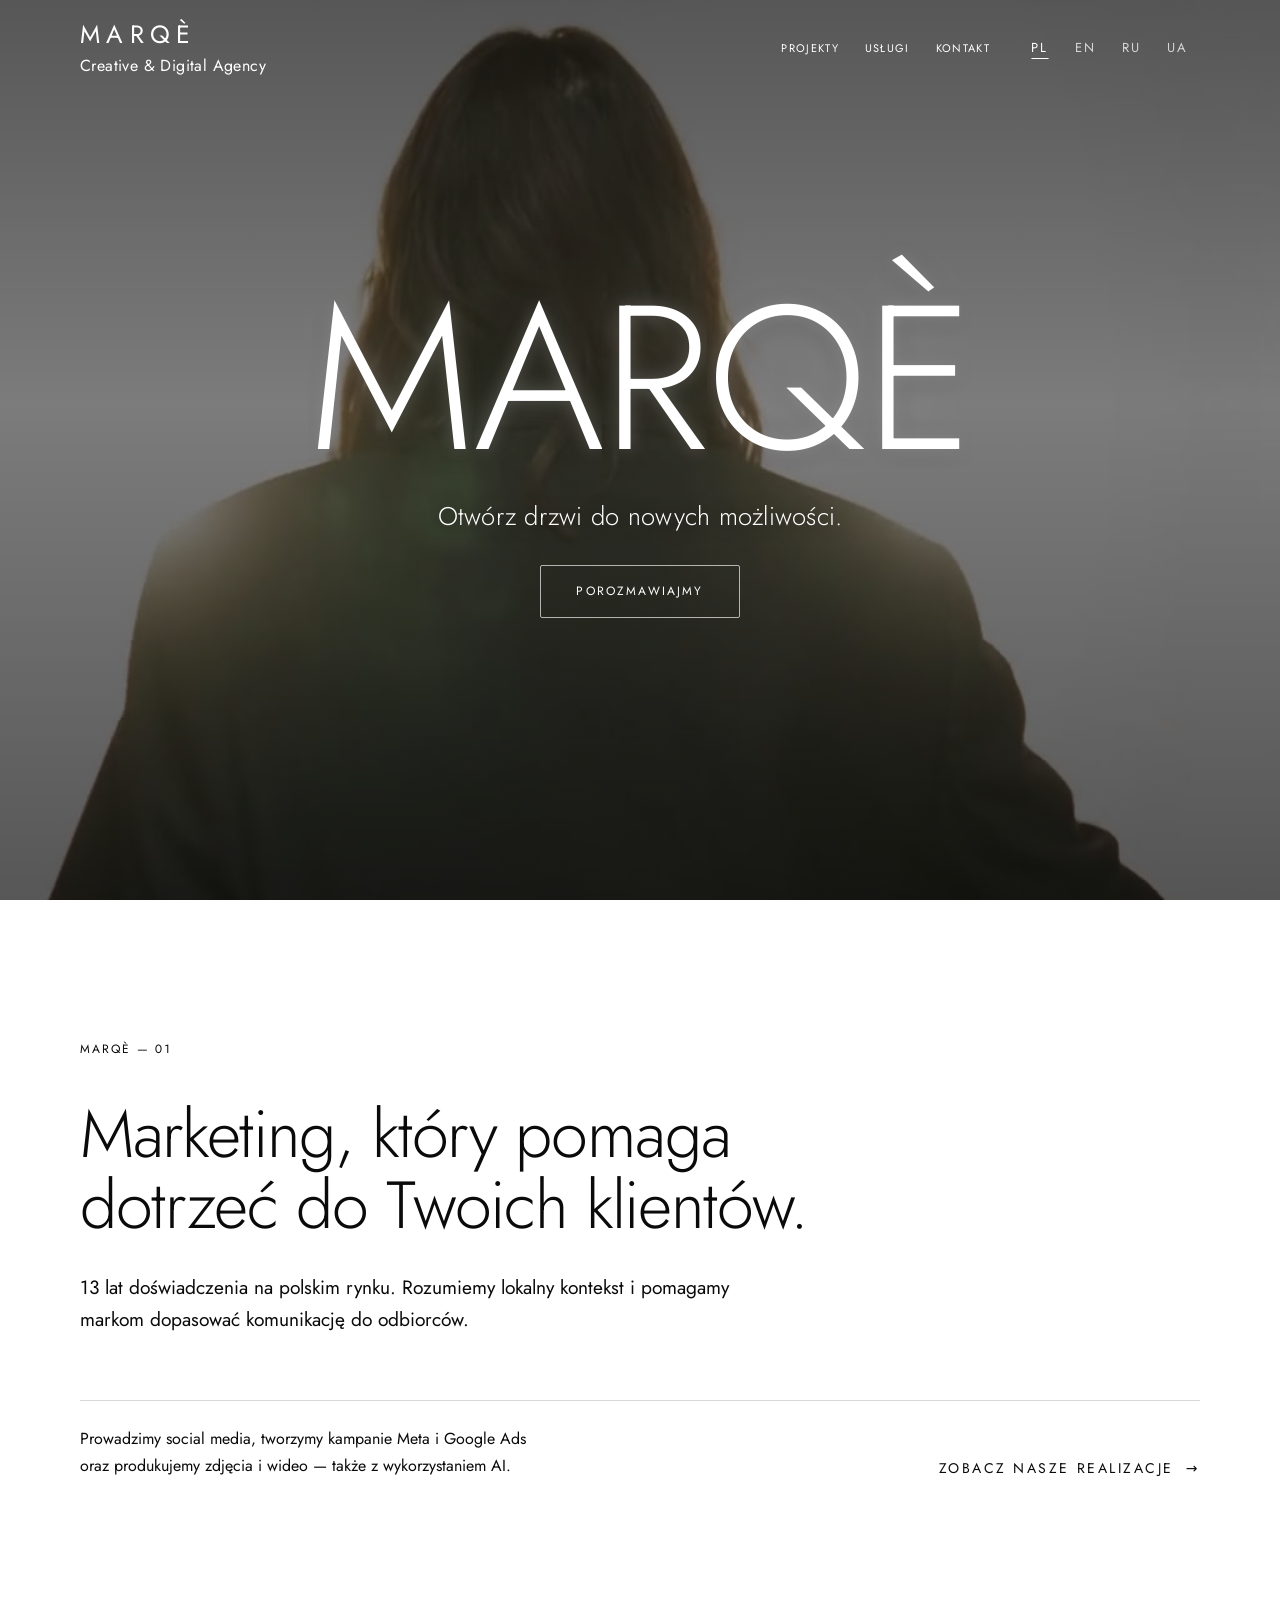
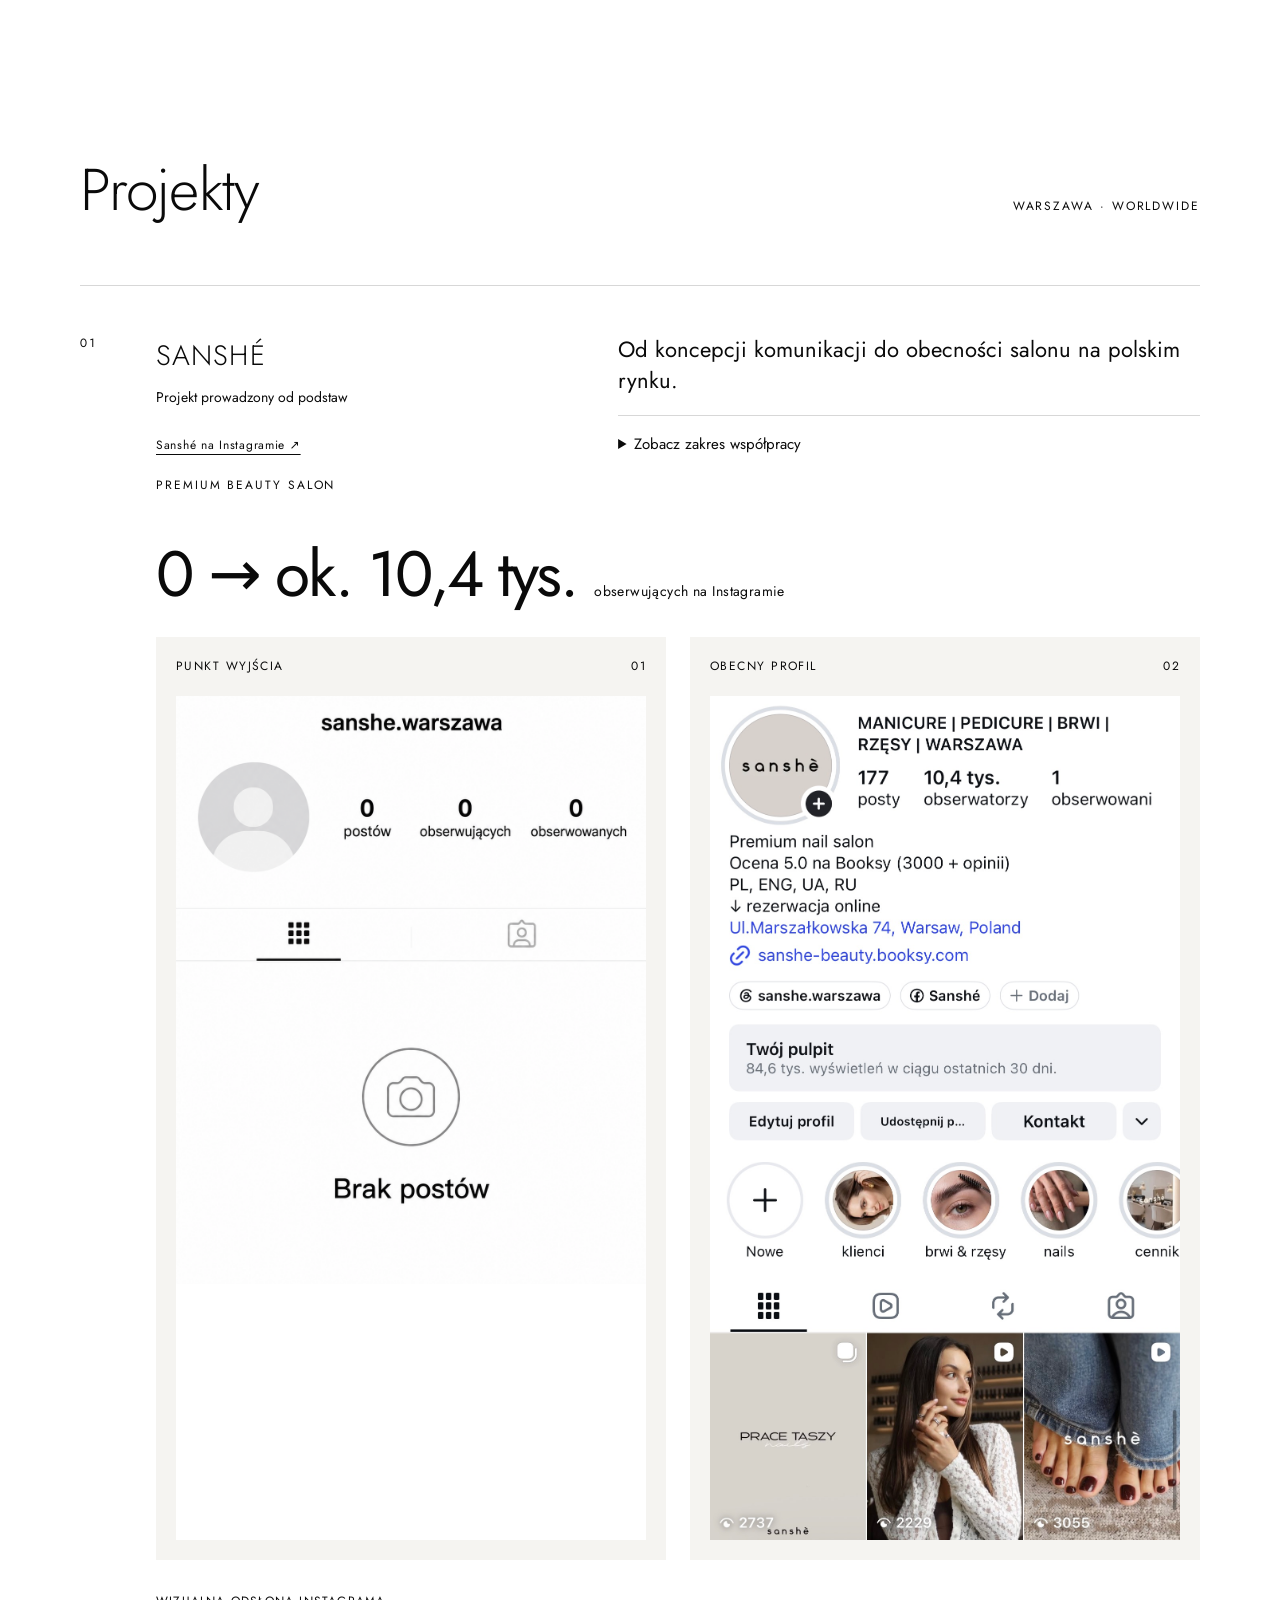
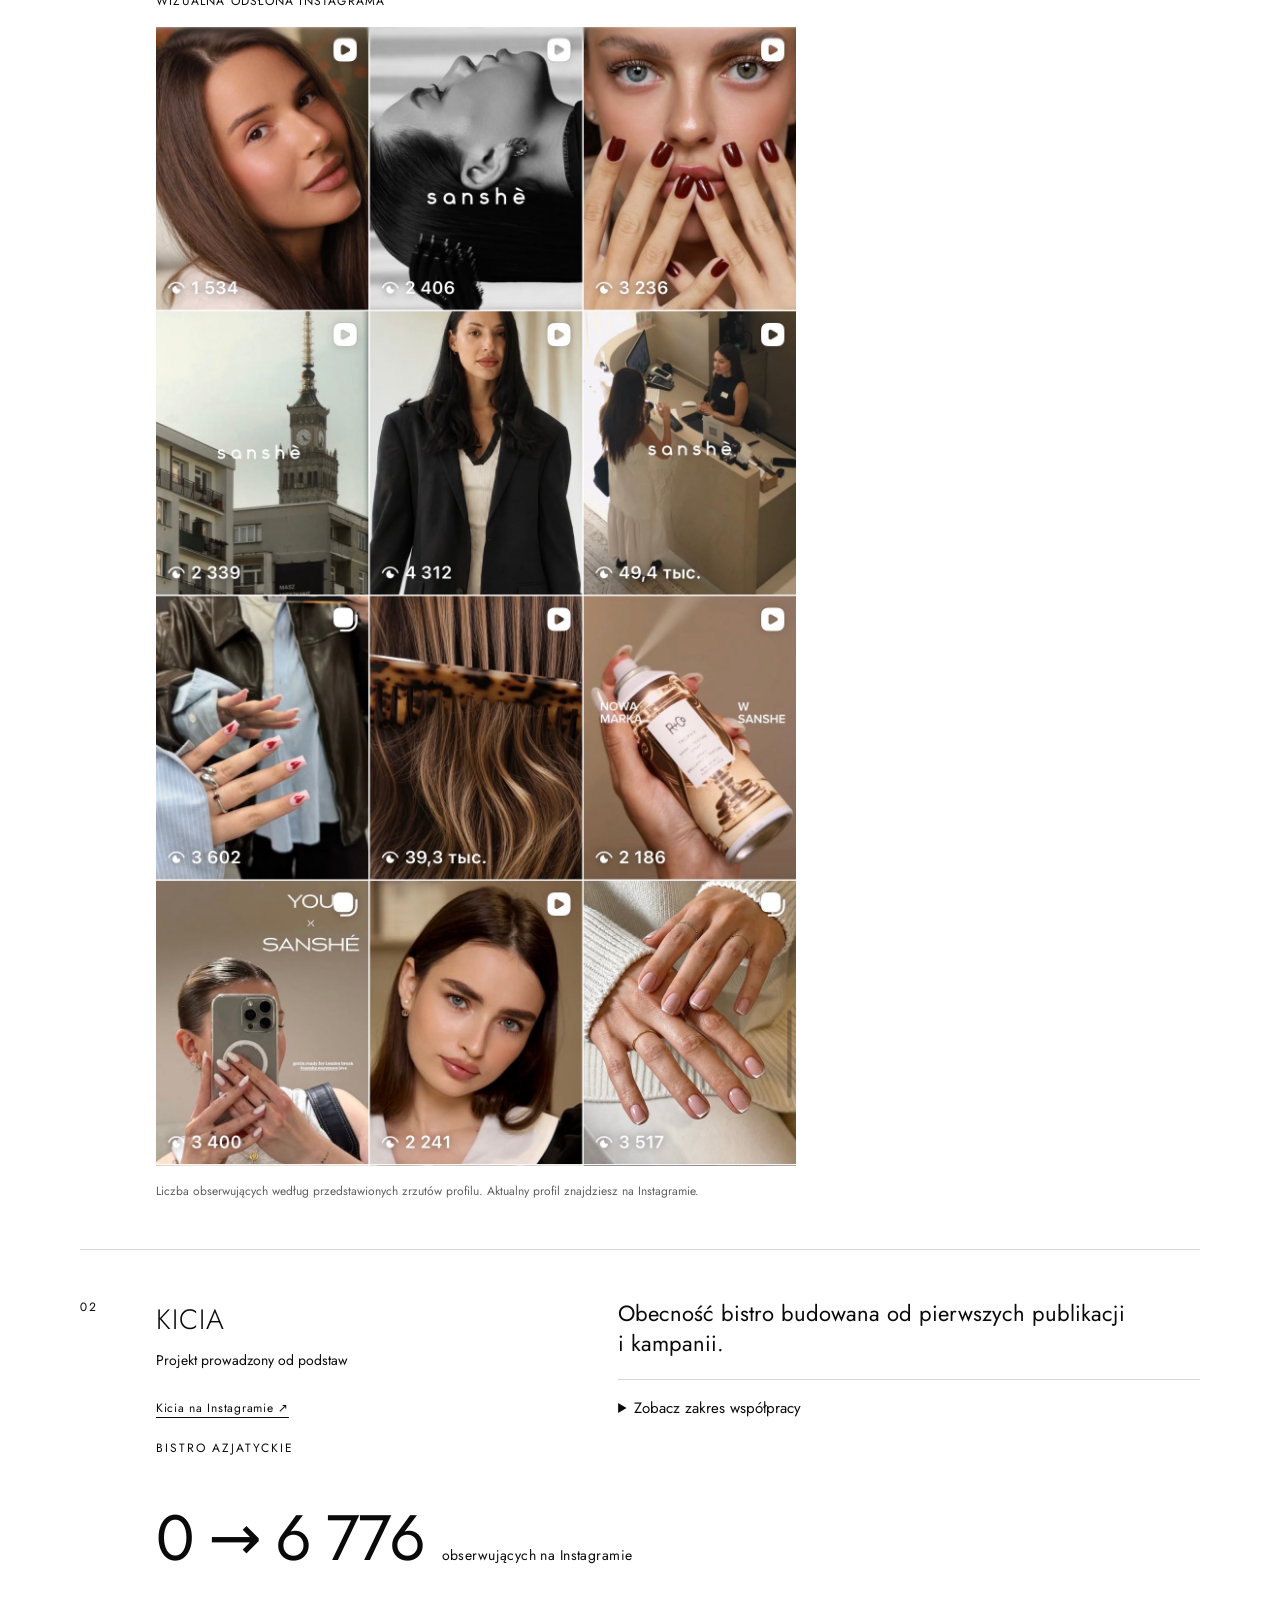
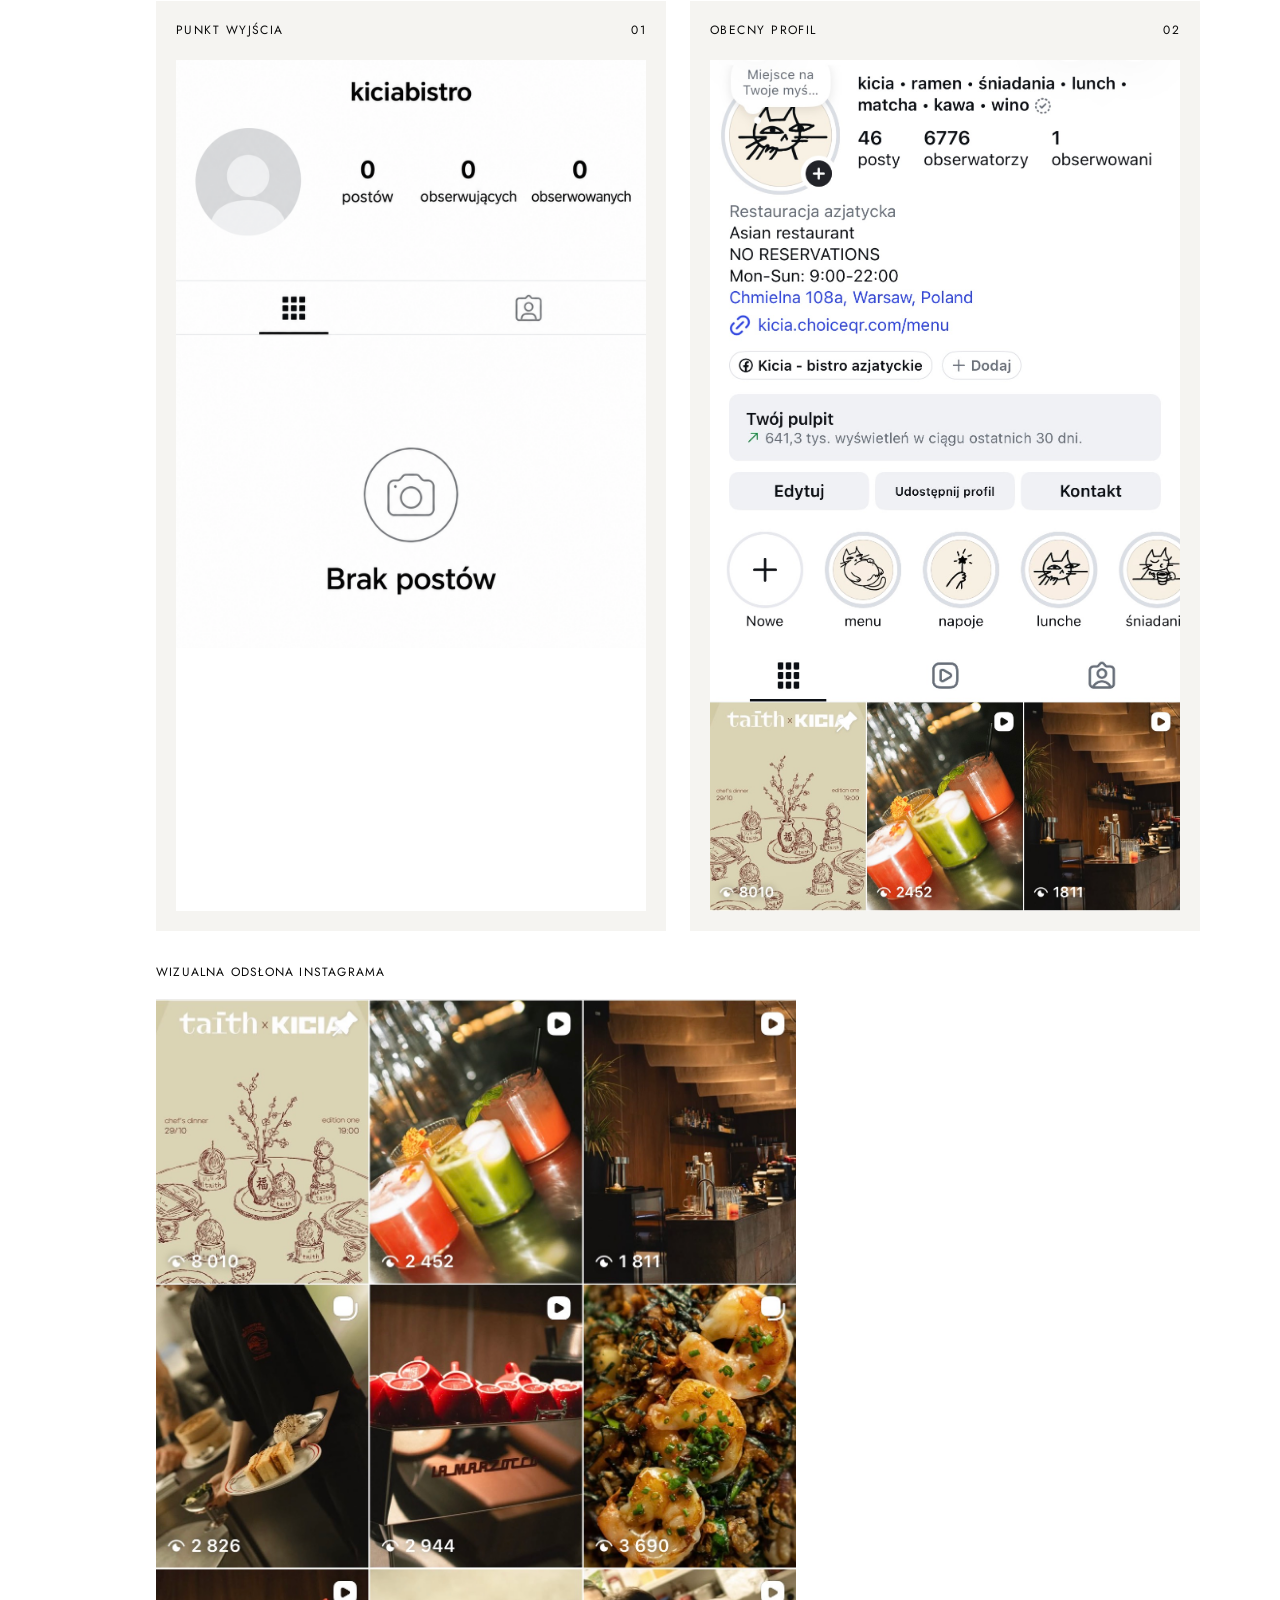
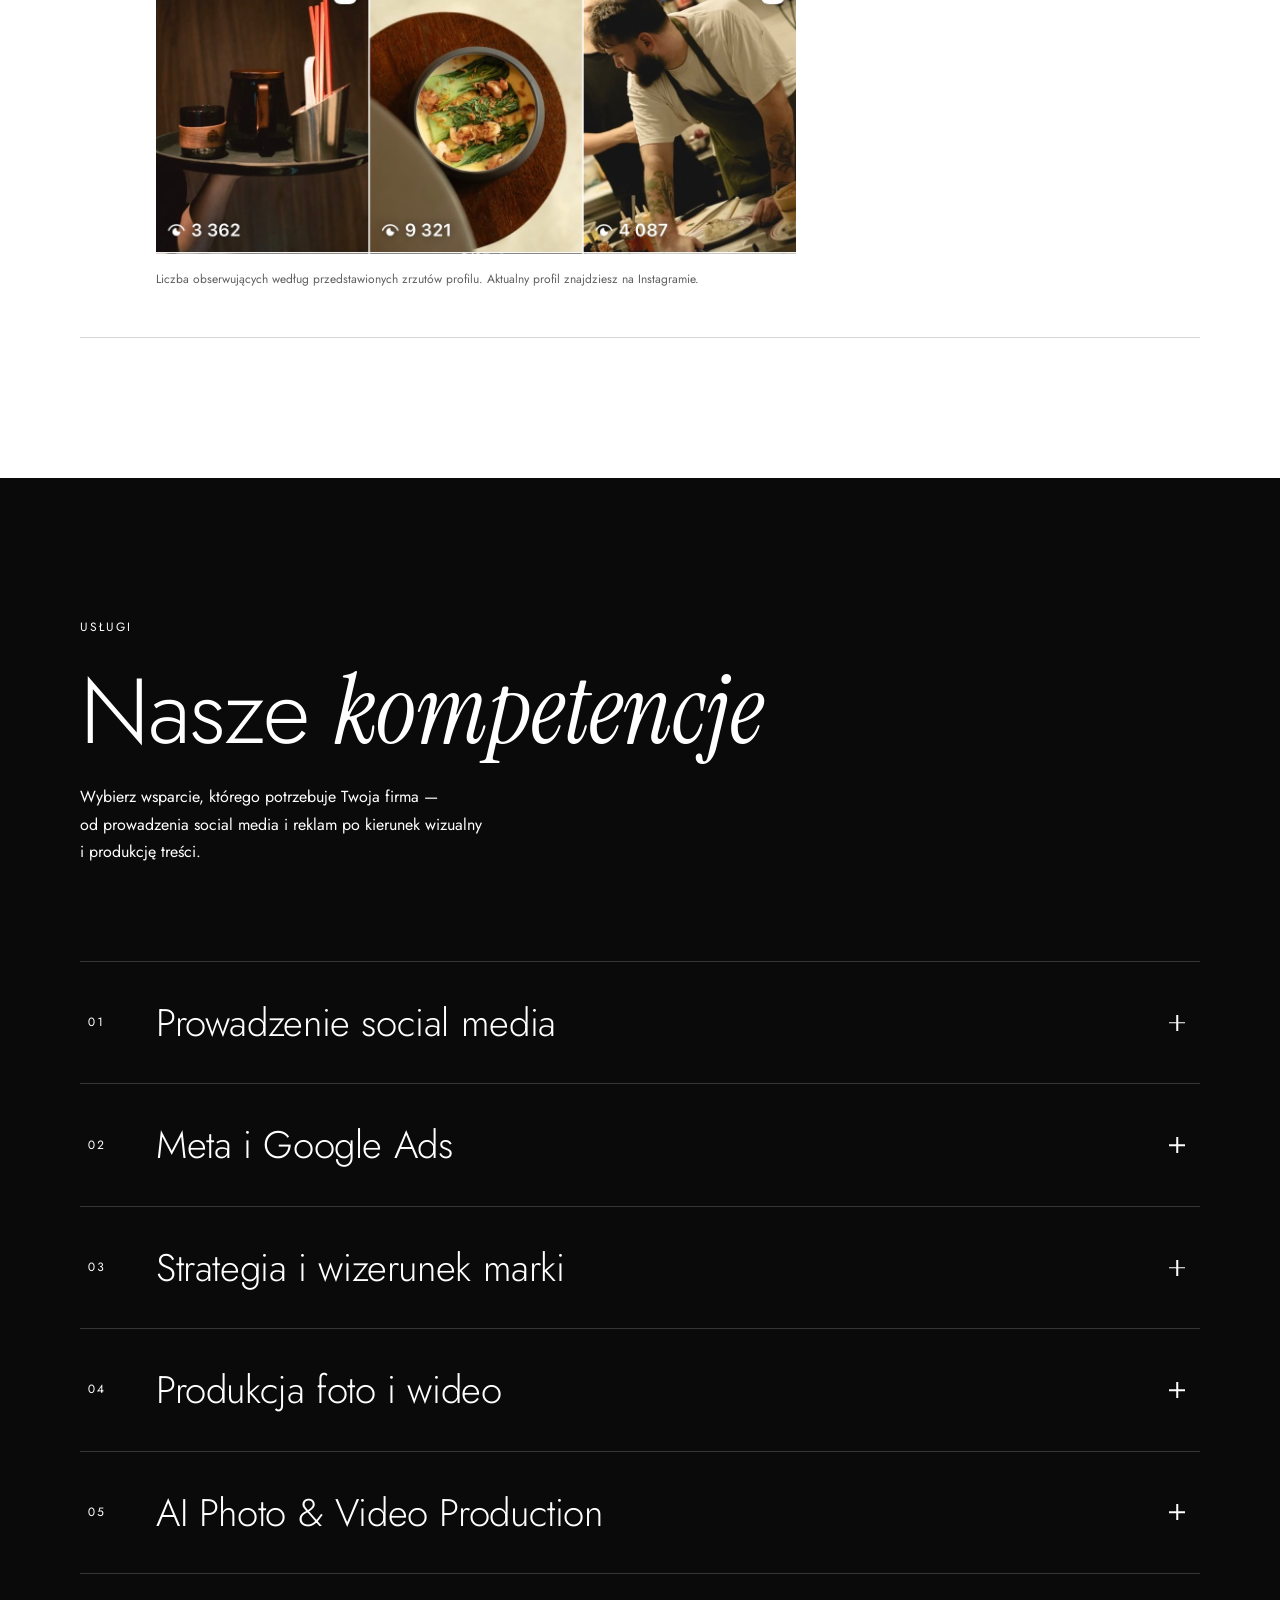
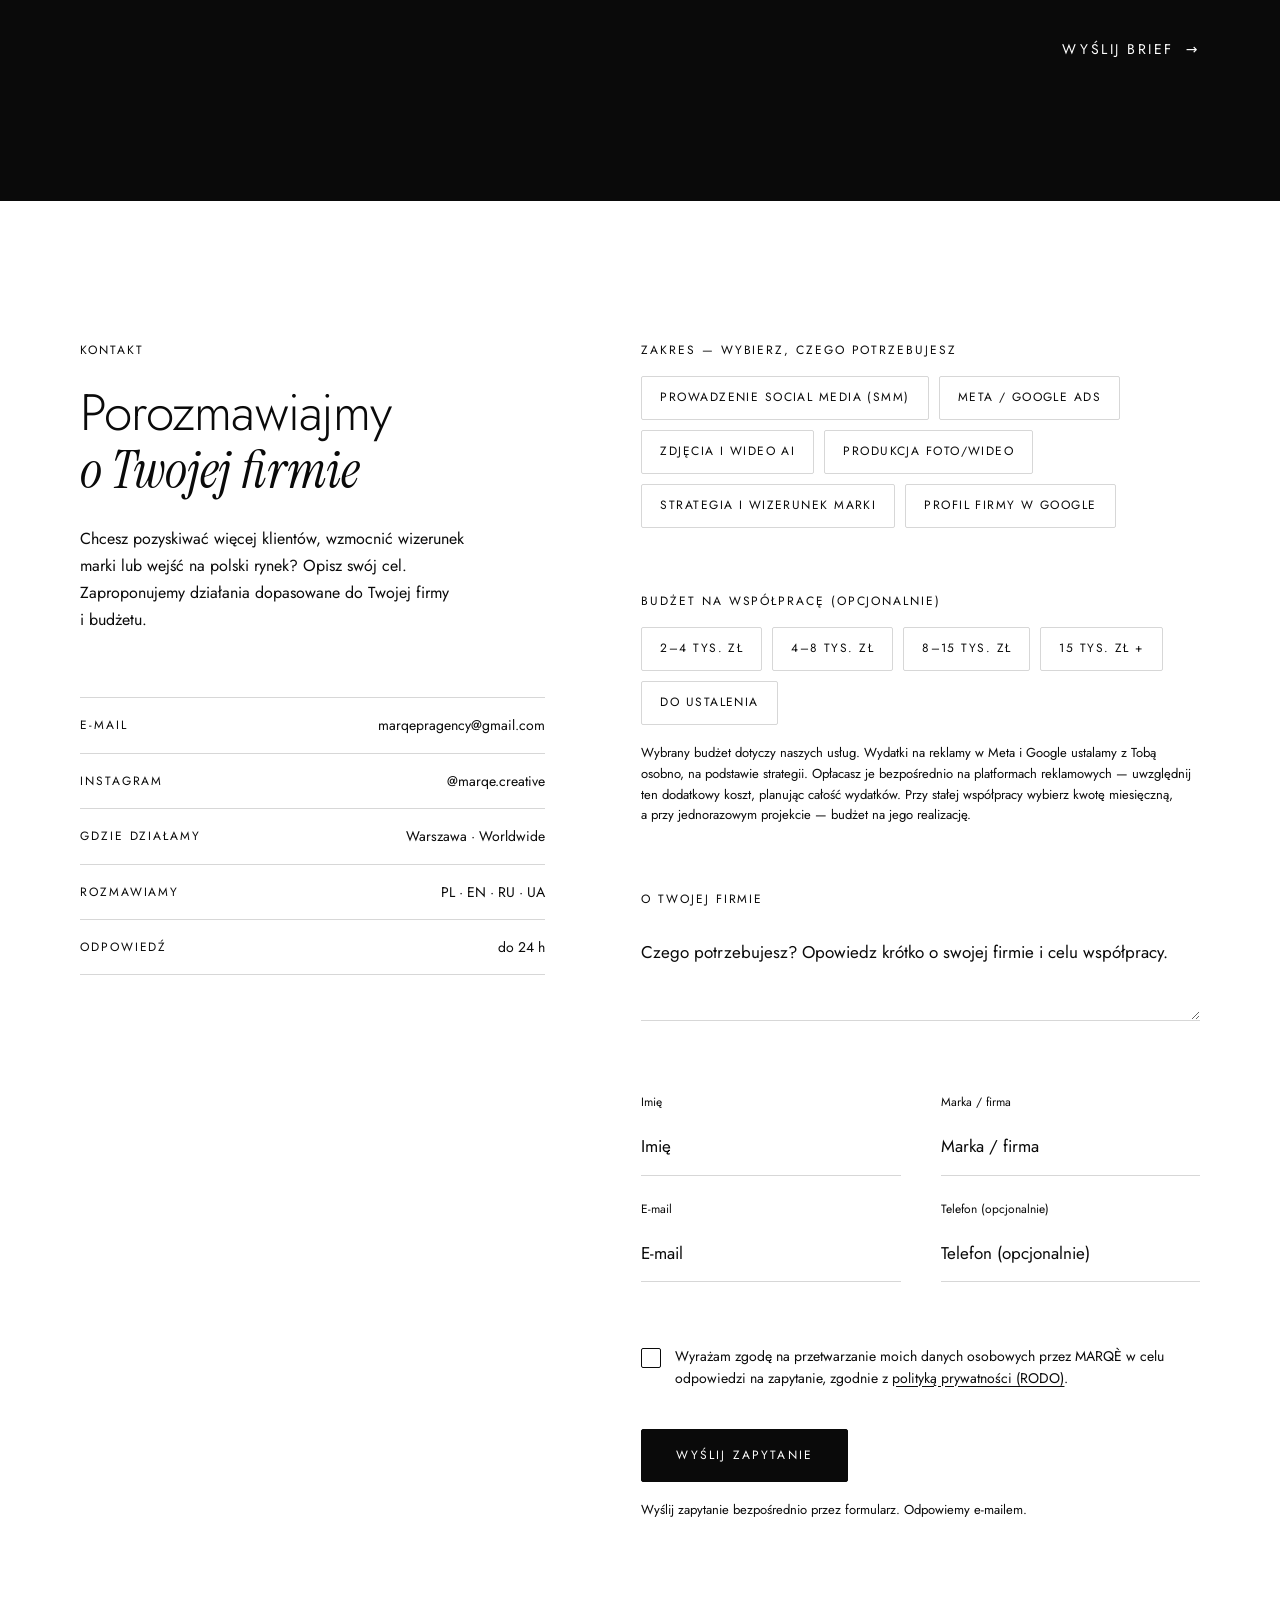
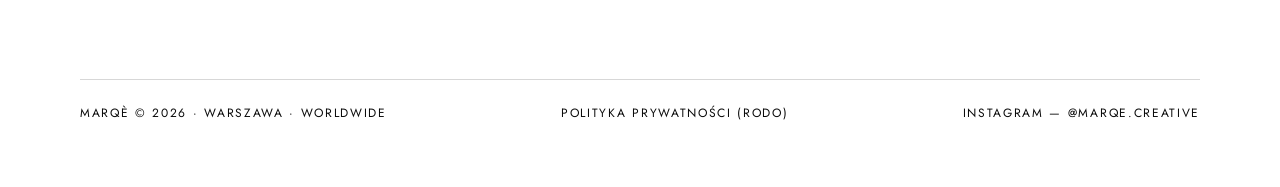
==== index.html @ 3e277f57 "Refresh cached language copy after editorial revision" ====
<!DOCTYPE html>
<html lang="pl">
<head>
<meta charset="UTF-8">
<meta name="viewport" content="width=device-width, initial-scale=1">
<title>MARQÈ — Digital Agency · Warszawa</title>
<meta name="description" content="MARQÈ — Creative &amp; Digital Agency. Warszawa · Worldwide. Social media, Meta i Google Ads, strategia marki oraz produkcja foto i wideo, także z AI.">
<link rel="preconnect" href="https://fonts.googleapis.com">
<link rel="preconnect" href="https://fonts.gstatic.com" crossorigin>
<link href="https://fonts.googleapis.com/css2?family=Jost:wght@300;400;500&family=Instrument+Serif:ital@0;1&display=swap" rel="stylesheet">
<style>
:root{
  --black:#0A0A0A;
  --white:#FFFFFF;
  --grey:#0A0A0A;
  --grey-inv:#FFFFFF;
  --line:rgba(10,10,10,.16);
  --line-inv:rgba(255,255,255,.18);
  --pad:120px;
  --s2:16px; --s3:24px; --s4:40px; --s5:64px; --s6:96px; --s7:140px;
  --fs-h1:16vw;
  --fs-h2:clamp(38px,4.6vw,64px);
  --fs-body:17px;
  --r:2px;
  --ease:cubic-bezier(.22,1,.36,1);
  --serif:'Instrument Serif',Georgia,serif;
}
*{margin:0;padding:0;box-sizing:border-box}
html{scroll-behavior:auto}
@media(pointer:coarse){html{scroll-behavior:smooth}}
body{
  font-family:'Jost',system-ui,sans-serif;
  font-weight:400;
  background:var(--white);
  color:var(--black);
  font-size:var(--fs-body);
  line-height:1.6;
  -webkit-font-smoothing:antialiased;
}
a{color:inherit;text-decoration:none}
button{font:inherit;background:none;border:0;cursor:pointer;color:inherit}
::selection{background:var(--black);color:var(--white)}
:focus-visible{outline:2px solid currentColor;outline-offset:3px}
.micro{font-size:12px;letter-spacing:.16em;text-transform:uppercase;font-weight:400}
em.sx{font-family:var(--serif);font-style:italic;font-weight:400;letter-spacing:0;text-transform:none}

/* ---------- preloader ---------- */
.loader{position:fixed;inset:0;background:var(--black);color:var(--white);z-index:300;display:none;align-items:flex-end;justify-content:space-between;padding:40px 48px;transition:clip-path .9s var(--ease)}
html.js .loader{display:flex}
.loader.done{clip-path:inset(0 0 100% 0)}
.loader .lw{font-weight:400;letter-spacing:.28em;font-size:13px;text-transform:uppercase}
.loader .count{font-size:clamp(60px,9vw,120px);font-weight:300;line-height:1;font-variant-numeric:tabular-nums}

/* ---------- nav ---------- */
.nav{position:fixed;top:0;left:0;right:0;z-index:120;display:flex;justify-content:space-between;align-items:center;padding:26px var(--pad);mix-blend-mode:difference;color:#fff}
.nav .logo{font-weight:500;letter-spacing:.3em;font-size:15px}
.nav .right{display:flex;align-items:center;gap:var(--s4)}
.nav ul{display:flex;gap:var(--s4);list-style:none}
.nav a,.nav .lng button{font-size:13px;letter-spacing:.16em;text-transform:uppercase;font-weight:400;position:relative}
.nav ul a::after{content:"";position:absolute;left:0;bottom:-4px;width:100%;height:1px;background:#fff;transform:scaleX(0);transform-origin:right;transition:transform .5s var(--ease)}
.nav ul a:hover::after{transform:scaleX(1);transform-origin:left}
.nav .lng{display:flex;gap:10px;align-items:center}
.nav .lng button{opacity:.55;text-decoration:none;transition:opacity .3s}
.nav .lng button.on{opacity:1}
.nav .lng .sep{opacity:.35}
.burger{display:none;width:40px;height:40px;position:relative;z-index:130}
.burger span{position:absolute;left:8px;right:8px;height:1.5px;background:#fff;transition:transform .45s var(--ease),top .45s var(--ease),opacity .3s}
.burger span:nth-child(1){top:15px}
.burger span:nth-child(2){top:24px}
html.menu-open .burger span:nth-child(1){top:19.5px;transform:rotate(45deg)}
html.menu-open .burger span:nth-child(2){top:19.5px;transform:rotate(-45deg)}
.m-menu{position:fixed;inset:0;background:var(--black);color:var(--white);z-index:110;display:flex;flex-direction:column;justify-content:center;padding:0 var(--pad);opacity:0;pointer-events:none;transition:opacity .45s var(--ease)}
html.menu-open .m-menu{opacity:1;pointer-events:auto}
.m-menu a{font-size:clamp(34px,9vw,54px);font-weight:300;text-transform:uppercase;letter-spacing:.02em;padding:14px 0;border-bottom:1px solid var(--line-inv);opacity:0;transform:translateY(22px);transition:opacity .5s var(--ease),transform .5s var(--ease)}
html.menu-open .m-menu a{opacity:1;transform:none}
.m-menu .m-lng{margin-top:var(--s4);display:flex;gap:16px}
.m-menu .m-lng button{font-size:14px;letter-spacing:.2em;text-transform:uppercase;opacity:.55}
.m-menu .m-lng button.on{opacity:1}

/* ---------- buttons: print rectangle + dual-label ---------- */
.btn{display:inline-block;padding:16px 34px;border:1px solid var(--black);border-radius:var(--r);font-size:12px;letter-spacing:.18em;text-transform:uppercase;font-weight:400;transition:background .5s var(--ease),color .5s var(--ease),border-color .5s var(--ease)}
.btn .tx{display:block;position:relative;overflow:hidden}
.btn .l{display:block;transition:transform .55s var(--ease)}
.btn .l2{position:absolute;top:100%;left:0;width:100%;text-align:center}
.btn:hover .l{transform:translateY(-100%)}
.btn.solid{background:var(--black);color:var(--white)}
.btn.solid:hover{background:transparent;color:var(--black)}
.btn.ghost:hover{background:var(--black);color:var(--white)}
/* inline arrow link */
.linkline{display:inline-flex;align-items:baseline;gap:12px;font-size:14px;letter-spacing:.18em;text-transform:uppercase;font-weight:400;position:relative}
.linkline::after{content:"";position:absolute;left:0;bottom:-5px;height:1px;width:100%;background:currentColor;transform:scaleX(0);transform-origin:left;transition:transform .55s var(--ease)}
.linkline:hover::after{transform:scaleX(1)}
.linkline .ar{transition:transform .45s var(--ease)}
.linkline:hover .ar{transform:translateX(8px)}

/* ============ HERO — scroll-scrub ============ */
#scroll-container{position:relative;height:calc(var(--vh,100vh)*3)}
.hero{position:sticky;top:0;height:var(--vh,100vh);overflow:hidden;background:var(--black);color:var(--white);z-index:1}
.hero::after{content:"";position:absolute;inset:0;background:linear-gradient(to bottom,rgba(0,0,0,.12) 0%,rgba(0,0,0,0) 40%,rgba(0,0,0,.55) 100%);pointer-events:none;z-index:1}
.hero-media{position:absolute;inset:0}
.hero-media video,.hero-media img{position:absolute;inset:0;width:100%;height:100%;object-fit:cover;display:block}
.hero-inner{position:relative;z-index:2;height:100%;display:flex;flex-direction:column;align-items:center;justify-content:center;text-align:center;padding:0 var(--pad);will-change:transform,opacity}
.hero h1{font-size:var(--fs-h1);font-weight:300;line-height:.94;letter-spacing:-.01em;text-transform:uppercase;display:flex;justify-content:center;user-select:none;text-shadow:0 2px 30px rgba(0,0,0,.45)}
.hero h1 .chm{display:inline-block;overflow:hidden;padding-top:.22em;margin-top:-.22em}
.hero h1 .ch{display:inline-block;transform:translateY(-118%);opacity:0;filter:blur(5px);transition:transform .9s cubic-bezier(.16,1,.3,1),opacity .55s ease,filter .7s ease}
html:not(.js) .hero h1 .ch{transform:none;opacity:1;filter:none}
.hero.in h1 .ch{transform:translateY(0);opacity:1;filter:blur(0)}
.hero .meta{margin-top:var(--s3);display:flex;flex-direction:column;gap:6px;letter-spacing:.3em;font-size:13px;text-transform:uppercase;color:#fff;text-shadow:0 1px 16px rgba(0,0,0,.5)}
.hero .cta{margin-top:var(--s4)}
.hero .cta .btn{border-color:rgba(255,255,255,.65);background:transparent;color:var(--white)}
.hero .cta .btn:hover,.hero .cta .btn:focus-visible,.hero .cta .btn:active{background:transparent;color:var(--white);border-color:#fff}
.scroll-cue{position:absolute;left:50%;bottom:52px;transform:translateX(-50%);width:1px;height:44px;overflow:hidden;z-index:2}
.scroll-cue::before{content:"";position:absolute;left:0;top:-100%;width:1px;height:100%;background:rgba(255,255,255,.7);animation:cue 1.8s var(--ease) infinite}
@keyframes cue{to{top:100%}}
#hero-overlay{position:absolute;inset:0;z-index:3;display:flex;flex-direction:column;align-items:center;justify-content:center;text-align:center;padding:0 var(--pad);opacity:0;pointer-events:none;will-change:transform,opacity}
#hero-overlay .o-label{font-size:12px;letter-spacing:.28em;text-transform:uppercase;color:#fff;margin-bottom:var(--s3)}
#hero-overlay .o-title{font-size:clamp(34px,5.4vw,82px);font-weight:300;line-height:1.12;letter-spacing:-.01em;text-shadow:0 2px 30px rgba(0,0,0,.5)}
#hero-overlay .o-title em.sx{font-size:1.04em}

/* section 2 — manifest, asymmetric */
#section-2{position:sticky;top:0;height:var(--vh,100vh);z-index:20;will-change:transform;background:var(--white);color:var(--black);border-radius:24px 24px 0 0;box-shadow:0 -32px 80px rgba(0,0,0,.35);overflow:hidden;transform:translateY(101%)}
.s2-inner{height:100%;display:flex;flex-direction:column;justify-content:center;padding:0 var(--pad);max-width:1600px}
.s2-idx{font-size:12px;letter-spacing:.16em;text-transform:uppercase;color:var(--grey);margin-bottom:var(--s4);font-variant-numeric:tabular-nums}
.s2-title{font-size:clamp(40px,6vw,96px);font-weight:300;line-height:1.06;letter-spacing:-.02em;max-width:14ch}
.s2-title em.sx{font-size:1.05em}
.s2-bottom{display:flex;justify-content:space-between;align-items:flex-end;gap:var(--s4);margin-top:var(--s5);border-top:1px solid var(--line);padding-top:var(--s3)}
.s2-note{color:var(--grey);max-width:46ch;font-size:16px;line-height:1.7}

/* ---------- sections shared ---------- */
section{padding:var(--s7) var(--pad)}
.sec-head{display:flex;align-items:baseline;justify-content:space-between;margin-bottom:var(--s5)}
.sec-head h2{font-size:var(--fs-h2);font-weight:300;letter-spacing:-.015em;line-height:1.05}
.sec-head .tag{color:var(--grey)}
.rv{opacity:0;transform:translateY(40px);transition:opacity .9s var(--ease),transform .9s var(--ease)}
html:not(.js) .rv{opacity:1;transform:none}
.rv.in{opacity:1;transform:none}

/* ---------- projekty ---------- */
#work{position:relative;padding-top:var(--s7)}
.work-list{border-top:1px solid var(--line)}
.work-row{display:grid;grid-template-columns:70px 1fr 1.1fr 40px;align-items:center;gap:var(--s3);padding:44px 8px;border-bottom:1px solid var(--line)}
.work-row .idx{font-size:12px;letter-spacing:.14em;color:var(--grey);font-variant-numeric:tabular-nums}
.work-row .nm{display:flex;flex-direction:column;gap:8px}
.work-row .name{font-size:clamp(30px,3.4vw,50px);font-weight:300;letter-spacing:.04em;text-transform:uppercase;transition:transform .5s var(--ease)}
.work-row:hover .name{transform:translateX(16px)}
.work-row .type{font-size:12px;letter-spacing:.16em;text-transform:uppercase;color:var(--grey)}
.work-row .tags{font-size:13px;letter-spacing:.08em;text-transform:uppercase;color:var(--grey);line-height:1.9}
.work-row .tags .more{color:var(--black);font-weight:400;white-space:nowrap}
.work-row .arrow{font-size:22px;transform:translateX(-10px);opacity:0;transition:transform .5s var(--ease),opacity .5s var(--ease)}
.work-row:hover .arrow{transform:none;opacity:1}
.preview{position:fixed;width:270px;aspect-ratio:4/5;z-index:90;pointer-events:none;opacity:0;transform:scale(.94);transition:opacity .4s var(--ease),transform .4s var(--ease);overflow:hidden;background:var(--black);border-radius:var(--r)}
.preview.on{opacity:1;transform:scale(1)}
.preview img{width:100%;height:100%;object-fit:cover;display:block}
.preview .ph{position:absolute;inset:0;display:flex;flex-direction:column;align-items:center;justify-content:center;gap:10px;color:var(--white)}
.preview .ph .t{letter-spacing:.28em;text-transform:uppercase;font-size:14px}
.preview .ph .spec{font-size:11px;letter-spacing:.16em;text-transform:uppercase;color:#fff}
.preview .frame{position:absolute;inset:12px;border:1px solid rgba(255,255,255,.28)}
.thumb{display:none}
@media(max-width:1024px){
  .preview{display:none}
  .thumb{display:block;aspect-ratio:4/5;max-width:240px;background:var(--black);position:relative;margin-bottom:var(--s2);overflow:hidden;border-radius:var(--r)}
  .thumb img{width:100%;height:100%;object-fit:cover;display:block}
  .thumb .ph{position:absolute;inset:0;display:flex;align-items:center;justify-content:center;color:#fff;font-size:12px;letter-spacing:.2em;text-transform:uppercase}
}

/* ---------- kompetencje ---------- */
.services{background:var(--black);color:var(--white);overflow:hidden}
.wwd-wrap{position:relative;margin-bottom:var(--s6)}
.svc-label{color:var(--white);margin-bottom:var(--s3);display:block}
.svc-h{font-size:clamp(46px,7.2vw,118px);font-weight:300;line-height:1.02;letter-spacing:-.02em}
.svc-h em.sx{font-size:1.04em}
.wwd-note{max-width:46ch;color:var(--white);margin-top:var(--s3);font-size:16px;line-height:1.7}
.acc{border-top:1px solid var(--line-inv)}
.acc-item{border-bottom:1px solid var(--line-inv)}
.acc-head{display:flex;align-items:center;gap:var(--s3);width:100%;text-align:left;padding:30px 8px;color:inherit}
.acc-head .a-idx{font-size:12px;letter-spacing:.14em;color:var(--grey-inv);font-variant-numeric:tabular-nums;width:44px;flex-shrink:0}
.acc-head .a-name{font-size:clamp(26px,3vw,44px);font-weight:300;letter-spacing:-.01em;transition:transform .5s var(--ease);flex:1}
.acc-head:hover .a-name{transform:translateX(12px)}
.a-plus{width:30px;height:30px;position:relative;flex-shrink:0}
.a-plus::before,.a-plus::after{content:"";position:absolute;background:#fff;transition:transform .5s var(--ease)}
.a-plus::before{left:50%;top:7px;bottom:7px;width:1.5px;transform:translateX(-50%)}
.a-plus::after{top:50%;left:7px;right:7px;height:1.5px;transform:translateY(-50%)}
.acc-item.open .a-plus::before{transform:translateX(-50%) rotate(90deg)}
.acc-item.open .a-plus{transform:rotate(45deg)}
.a-plus{transition:transform .5s var(--ease)}
.acc-body{display:grid;grid-template-rows:0fr;transition:grid-template-rows .65s var(--ease)}
.acc-item.open .acc-body{grid-template-rows:1fr}
.acc-clip{overflow:hidden;min-height:0}
.acc-in{padding:6px 8px 44px 44px;display:flex;flex-direction:column;gap:24px;max-width:820px;margin-left:auto}
.a-it{display:grid;grid-template-columns:26px 1fr;gap:14px;align-items:start;opacity:0;transform:translateY(14px);transition:opacity .5s var(--ease),transform .5s var(--ease)}
.acc-item.open .a-it{opacity:1;transform:none}
.a-arrow{color:#fff;line-height:1.6}
.a-t{font-weight:400;font-size:18px}
.a-d{color:var(--grey-inv);font-size:15px;line-height:1.7;margin-top:4px;max-width:60ch}
.svc-cta{display:flex;justify-content:flex-end;margin-top:var(--s5)}

/* ---------- kontakt + brief ---------- */
.contact{padding-bottom:var(--s5)}
.contact-grid{display:grid;grid-template-columns:1fr 1.2fr;gap:var(--s6)}
.contact .lead{color:var(--grey);margin-bottom:var(--s3)}
.contact h2{font-size:clamp(36px,4vw,58px);font-weight:300;line-height:1.12;letter-spacing:-.015em;max-width:17ch}
.contact h2 em.sx{font-size:1.04em}
.contact .c-note{margin-top:var(--s3);color:var(--grey);max-width:40ch;font-size:16px;line-height:1.7}
.c-details{margin-top:var(--s5);border-top:1px solid var(--line)}
.c-row{display:flex;justify-content:space-between;gap:var(--s3);padding:16px 0;border-bottom:1px solid var(--line);font-size:14px}
.c-row .k{letter-spacing:.16em;text-transform:uppercase;font-size:12px;color:var(--grey);padding-top:2px}
.c-row a:hover{opacity:.6}
.f-block{margin-bottom:var(--s5)}
.f-label{display:block;margin-bottom:var(--s2);color:var(--grey)}
.chips{display:flex;flex-wrap:wrap;gap:10px}
.chip{padding:11px 18px;border:1px solid var(--line);border-radius:var(--r);font-size:12px;letter-spacing:.12em;text-transform:uppercase;transition:background .35s var(--ease),color .35s var(--ease),border-color .35s var(--ease)}
.chip:hover{border-color:var(--black)}
.chip.on{background:var(--black);color:var(--white);border-color:var(--black)}
.f-input{width:100%;border:0;border-bottom:1px solid var(--line);background:transparent;padding:14px 0;font:inherit;color:var(--black);border-radius:0;transition:border-color .3s}
.f-input:focus{outline:none;border-color:var(--black)}
.f-input::placeholder{color:var(--grey)}
textarea.f-input{resize:none;min-height:96px}
.f-two{display:grid;grid-template-columns:1fr 1fr;gap:var(--s4)}
.consent{display:flex;gap:14px;align-items:flex-start;margin:var(--s4) 0;color:var(--grey);font-size:14px;line-height:1.55;cursor:pointer}
.consent .box{flex-shrink:0;width:20px;height:20px;border:1px solid var(--black);border-radius:var(--r);margin-top:2px;position:relative;transition:background .3s}
.consent.on .box{background:var(--black)}
.consent.on .box::after{content:"";position:absolute;inset:0;background:linear-gradient(45deg,transparent 44%,#fff 46%,#fff 54%,transparent 56%) no-repeat}
.consent a{text-decoration:underline;text-underline-offset:3px}
.f-err{color:var(--black);font-size:14px;margin-top:var(--s2);min-height:22px;border-left:2px solid var(--black);padding-left:12px;display:none}
.f-err.show{display:block}
.btn.submit{background:var(--black);color:var(--white);border-color:var(--black)}
.btn.submit:hover{background:transparent;color:var(--black)}
.f-sent{display:none;margin-top:var(--s2);color:var(--grey)}
.f-sent.show{display:block}
.foot{margin-top:var(--s7);border-top:1px solid var(--line);padding-top:var(--s3);display:flex;justify-content:space-between;gap:var(--s3);font-size:12px;letter-spacing:.14em;text-transform:uppercase;color:var(--grey);flex-wrap:wrap}
.foot a:hover{color:var(--black)}

/* ---------- cookie bar (compact) ---------- */
.cookies{position:fixed;left:0;right:0;bottom:0;z-index:150;background:var(--black);color:var(--white);padding:14px var(--pad);display:none;gap:var(--s3);align-items:center;justify-content:space-between;flex-wrap:wrap}
.cookies.show{display:flex}
.cookies p{font-size:13px;line-height:1.55;color:var(--grey-inv);max-width:60ch}
.cookies p a{text-decoration:underline;text-underline-offset:3px;color:#fff}
.cookies .cbtns{display:flex;gap:22px;align-items:center}
.cookies .cbtn{font-size:12px;letter-spacing:.16em;text-transform:uppercase;border-bottom:1px solid rgba(255,255,255,.5);padding-bottom:2px;transition:border-color .3s,opacity .3s}
.cookies .cbtn:hover{border-color:#fff}
.cookies .cbtn.primary{border:1px solid #fff;border-radius:var(--r);padding:9px 16px}
.cookies .cbtn.primary:hover{background:#fff;color:var(--black)}

/* ---------- fallbacks ---------- */
html:not(.js) #scroll-container,html.no-scrub #scroll-container{height:auto}
html:not(.js) .hero,html.no-scrub .hero{position:relative;height:100vh}
html:not(.js) #section-2,html.no-scrub #section-2{position:relative;height:auto;min-height:60vh;transform:none!important;border-radius:0;box-shadow:none;padding:var(--s7) 0}
html:not(.js) #hero-overlay,html.no-scrub #hero-overlay{display:none}
html:not(.js) .s2-inner,html.no-scrub .s2-inner{height:auto}
html:not(.js) .a-it{opacity:1;transform:none}

/* ---------- responsive ---------- */
@media(max-width:1024px){
  :root{--pad:56px;--s7:110px}
  .contact-grid{grid-template-columns:1fr;gap:var(--s5)}
  .work-row{grid-template-columns:52px 1fr 40px;grid-template-areas:"idx thumb thumb" "idx nm arrow" "idx tags tags";align-items:start}
  .work-row .idx{grid-area:idx}
  .work-row .thumb{grid-area:thumb}
  .work-row .nm{grid-area:nm}
  .work-row .tags{grid-area:tags}
  .work-row .arrow{grid-area:arrow;align-self:center}
  .acc-in{margin-left:0;max-width:none;padding-left:44px}
}
@media(max-width:760px){
  .nav .right ul,.nav .right .lng{display:none}
  .burger{display:block}
}
@media(max-width:640px){
  :root{--pad:22px;--fs-h1:19vw;--s7:90px;--s6:64px;--s5:48px}
  .nav{padding:20px 22px}
  .m-menu{padding:0 22px}
  .btn{padding:14px 26px}
  .work-row{grid-template-columns:44px 1fr;grid-template-areas:"idx thumb" "idx nm" "tags tags";gap:12px;padding:32px 4px}
  .work-row .arrow{display:none}
  .work-row:hover .name{transform:none}
  .sec-head{flex-direction:column;gap:10px;align-items:flex-start}
  .acc-head{padding:24px 4px;gap:14px}
  .acc-head .a-idx{width:34px}
  .acc-head:hover .a-name{transform:none}
  .acc-in{padding-left:0}
  .f-two{grid-template-columns:1fr}
  .s2-bottom{flex-direction:column;align-items:flex-start}
  .cookies{padding:14px 22px}
  .loader{padding:24px}
}
@media(prefers-reduced-motion:reduce){
  *,*::before,*::after{animation:none!important;transition:none!important}
  html.js .loader{display:none}
  .hero h1 .ch,.rv,.a-it{transform:none!important;opacity:1!important}
  .wwd .outline{transform:skewX(-8deg)!important}
  .wwd .solid{transform:none!important}
  html{scroll-behavior:auto}
}

/* Usability refinement */
:focus-visible{outline:2px solid currentColor;outline-offset:5px}
.chip,.cbtn,.lng button,.m-lng button{min-height:44px}
.field-label{display:block;font-size:12px;line-height:1.5;margin:0 0 8px}
.field-wrap{min-width:0}
.hero-description{max-width:560px;margin:22px auto 0;text-align:center;font-size:clamp(14px,1.5vw,18px);line-height:1.6;padding:0 24px}
.form-note{font-size:13px;line-height:1.6;margin:18px 0}
.skip-link{position:fixed;top:-100px;left:16px;z-index:99999;background:#fff;color:#111;padding:14px}
.skip-link:focus{top:16px}
@media(max-width:700px){.f-input{font-size:16px}.hero-description{max-width:360px}}

/* Film hero: a downward wordmark reveal synchronized to the door opening. */
.hero .meta,.hero .cta{opacity:0;transform:translateY(10px);transition:opacity .8s ease,transform .8s cubic-bezier(.16,1,.3,1)}
.hero.in .meta,.hero.in .cta,html:not(.js) .hero .meta,html:not(.js) .hero .cta{opacity:1;transform:none}
.hero.in .meta{transition-delay:.35s}
.hero.in .cta{transition-delay:.55s}
@media(prefers-reduced-motion:reduce){.hero h1 .ch{filter:none!important}.hero .meta,.hero .cta{opacity:1;transform:none}}
#scroll-container{height:auto}
.hero{position:relative;height:100svh;min-height:540px}
#section-2{position:relative;height:auto;min-height:65vh;transform:none;border-radius:0;box-shadow:none;padding:var(--s7) 0}
.s2-inner{height:auto}
.hero::after{background:linear-gradient(180deg,rgba(0,0,0,.18),transparent 35%,rgba(0,0,0,.3));transition:background 1s}
.hero.in::after{background:linear-gradient(180deg,rgba(0,0,0,.65),rgba(0,0,0,.5) 45%,rgba(0,0,0,.65))}
.nav.over-film{mix-blend-mode:normal;background:linear-gradient(180deg,rgba(0,0,0,.65),transparent);color:#fff}
.hero-inner{opacity:0;visibility:hidden;transition:opacity .35s ease,visibility .35s}
.hero.in .hero-inner,html:not(.js) .hero-inner{opacity:1;visibility:visible}
.hero .meta{font-size:11px;letter-spacing:.22em;line-height:1.8}
.hero .cta{margin-top:28px}
.film-controls{position:absolute;z-index:4;bottom:28px;right:var(--pad);display:flex;gap:18px;color:#fff}
.film-controls button{min-height:44px;padding:10px 0;font-size:11px;letter-spacing:.1em;text-transform:uppercase;text-shadow:0 1px 8px #000}
.film-controls button:hover{text-decoration:underline;text-underline-offset:5px}
.film-controls [hidden]{display:none}
html:not(.js) .film-controls{display:none}
.scroll-cue{bottom:30px}
@media(max-width:600px){.hero{min-height:500px}.film-controls{bottom:18px;gap:14px}.scroll-cue{left:var(--pad);bottom:28px}.hero .cta .btn{padding:16px 22px;font-size:10px}}
@media(prefers-reduced-motion:reduce){.hero-inner{opacity:1;visibility:visible}.hero::after{background:rgba(0,0,0,.48)}}


/* Preview: permanent agency descriptor, cinematic final message. */
.nav .logo{display:flex;flex-direction:column;align-items:flex-start;gap:7px;text-decoration:none}
.nav .logo .agency-label{font-size:11px;line-height:1.3;letter-spacing:.035em;text-transform:none;font-weight:400}
.hero .meta{margin-top:24px;max-width:620px}
.hero .hero-tagline{font-size:clamp(17px,2vw,26px);line-height:1.45;letter-spacing:.01em;text-transform:none;font-weight:300}
.hero .cta{margin-top:30px}
.hero .cta .btn{min-width:200px}
.s2-title{max-width:20ch;font-size:clamp(34px,5.2vw,74px)}
.intro-second{display:inline-block;font-size:.68em;line-height:1.25;margin-top:20px;max-width:24ch}
@media(max-width:600px){.nav .logo .agency-label{font-size:10px}.hero .meta{max-width:290px}.hero .cta .btn{font-size:11px}.s2-bottom{align-items:flex-start}.linkline{font-size:12px}}

.team-intro{font-size:clamp(20px,2.4vw,32px);line-height:1.5;max-width:900px}.team-grid{display:grid;grid-template-columns:1fr 1fr;gap:48px;margin:48px 0}.team-grid article{border-top:1px solid var(--line);padding-top:24px}.team-grid h3{font-size:32px;font-weight:300;margin-bottom:16px}.team-grid p,.team-location{color:var(--grey);line-height:1.8;max-width:54ch}@media(max-width:700px){.team-grid{grid-template-columns:1fr;gap:28px}.team-section .sec-head{align-items:flex-start;gap:20px;flex-direction:column}.nav ul{gap:24px}}

/* Editorial scale and accessible navigation */
:root{--pad:clamp(24px,6.25vw,120px)}
section[id]{scroll-margin-top:118px}
.nav{mix-blend-mode:normal;background:rgba(255,255,255,.97);color:var(--black);padding-top:20px;padding-bottom:20px;gap:32px;border-bottom:1px solid transparent;transition:background .25s,color .25s}
.nav .logo{display:flex;flex-direction:column;gap:6px;flex-shrink:0;align-items:flex-start}
.nav .logo>span:first-child{font-size:25px;line-height:1.15;letter-spacing:.25em;font-weight:400}
.nav .logo .agency-label{font-size:16px;line-height:1.4;letter-spacing:.025em;text-transform:none;font-weight:400}
.nav .right{gap:28px}.nav ul{gap:26px}
.nav ul a{display:inline-flex;align-items:center;min-height:44px;font-size:11px;letter-spacing:.12em}
.nav ul a::after{background:currentColor;bottom:4px}
.nav .lng button{min-width:36px;opacity:.75}.nav .lng button.on{opacity:1;text-decoration:underline;text-underline-offset:6px}
.nav.over-film{background:linear-gradient(180deg,rgba(0,0,0,.8),rgba(0,0,0,.3) 75%,transparent);color:#fff}
.nav.over-dark,html.menu-open .nav{background:var(--black);color:#fff}
.burger{width:44px;height:44px}.burger span{background:currentColor}
.m-menu{visibility:hidden}.m-menu[aria-hidden="false"]{visibility:visible}
html.menu-open{overflow:hidden}
.team-intro+.team-location{margin-top:28px;max-width:76ch}
.team-grid p{font-size:17px}.team-location{font-size:16px}
.a-d{font-size:16px;color:#dedede}.a-plus{transform:none!important}
.acc-item.open .a-plus::before{transform:translateX(-50%) rotate(90deg)}
.acc-head:focus-visible{outline-offset:-3px}
.work-row .arrow{opacity:1;transform:none}.work-row .tags{letter-spacing:.04em;font-size:12px}
.work-row .case-link{font-size:12px;letter-spacing:.06em;text-transform:none;margin-top:12px;text-decoration:underline;text-underline-offset:5px}
.work-row .thumb:not(:has(img)){display:none}
.preview:not(:has(img)){display:none}
.f-input:focus-visible{outline:2px solid currentColor;outline-offset:5px}
textarea.f-input{resize:vertical}.c-row{flex-wrap:wrap;gap:8px 20px}.c-row a{overflow-wrap:anywhere}
.btn[disabled]{opacity:.55;cursor:wait}.l2{pointer-events:none}
html:not(.js) .acc-body{grid-template-rows:1fr}
@media(min-width:761px) and (max-width:1100px){.nav .right ul,.nav .right .lng{display:none}.burger{display:block}}
@media(max-width:760px){.nav{padding:18px 24px;gap:16px}.nav .logo>span:first-child{font-size:23px}.nav .logo .agency-label{font-size:14px;letter-spacing:.01em}.m-menu{padding:105px 24px 24px;justify-content:flex-start;overflow-y:auto}.m-menu a{font-size:clamp(26px,6vw,38px);padding:10px 0}.m-menu .m-lng{margin-top:20px}.m-menu .m-lng button{min-width:44px;min-height:44px}.sec-head .tag{font-size:11px}.hero{min-height:560px}.team-grid{gap:28px}.s2-bottom{gap:28px}.s2-note{font-size:17px}.work-row{grid-template-columns:30px 1fr 24px;grid-template-areas:"idx nm arrow" ". tags tags";gap:14px}.work-row .arrow{display:block}.work-row .name{font-size:34px}.work-row .tags{font-size:11px}.acc-head .a-name{font-size:27px}.f-block{margin-bottom:36px}}
@media(max-width:360px){.nav .logo .agency-label{font-size:13px}.nav{padding-left:20px;padding-right:20px}.hero .hero-tagline{font-size:18px}}
@media(max-height:550px) and (orientation:landscape){.hero{min-height:480px}.m-menu{padding-top:100px;display:grid;grid-template-columns:1fr 1fr;align-content:start;gap:0 24px}.m-menu a{font-size:22px;padding:8px 0}}

@media(min-width:761px) and (max-width:1024px){.work-row{grid-template-columns:40px 1fr 30px;grid-template-areas:"idx nm arrow" ". tags tags"}}

/* One continuous film surface: no separate header edge. */
.nav{border:0;box-shadow:none}
.nav.over-film{background:transparent}
/* The final shot keeps a restrained camera drift and a soft moving light. */
.hero.in .hero-media video{animation:film-breathe 24s ease-in-out infinite alternate;transform-origin:50% 45%}
.hero-media::after{content:"";position:absolute;inset:-12%;pointer-events:none;opacity:0;background:radial-gradient(ellipse at 70% 30%,rgba(255,255,255,.22),transparent 58%);mix-blend-mode:screen}
.hero.in .hero-media::after{animation:film-light 16s ease-in-out infinite alternate}
.hero.film-paused .hero-media video,.hero.film-paused .hero-media::after{animation-play-state:paused}
@keyframes film-breathe{from{transform:scale(1) translate(0,0)}to{transform:scale(1.035) translate(-.35%,.2%)}}
@keyframes film-light{0%{opacity:0;transform:translate(-3%,1%)}45%{opacity:.35}100%{opacity:.55;transform:translate(3%,-1%)}}
@media(prefers-reduced-motion:reduce){.hero.in .hero-media video,.hero.in .hero-media::after{animation:none!important}.hero-media::after{display:none}}


/* Clip decorative motion without making the hero a focus-scroll container. */
.hero{overflow:clip}
.hero-media{overflow:hidden}

/* A softly illuminated wordmark, visible as the film begins. */
.hero h1{text-shadow:0 0 18px rgba(255,255,255,.24),0 0 48px rgba(255,255,255,.12),0 2px 24px rgba(0,0,0,.35)}

/* Brand and primary action are visible on the very first paint. */
.hero .hero-inner{opacity:1;visibility:visible;transition:none}
.hero h1 .ch{transform:none;opacity:1;filter:none;transition:none}
.hero .meta,.hero .cta{opacity:1;transform:none;transition:none}

/* Uninterrupted background film: hide on-screen playback controls. */
.film-controls{display:none}

.market-note{font-size:clamp(17px,1.5vw,21px);line-height:1.65;max-width:58ch;margin-top:32px}

.case-origin{font-size:14px;line-height:1.5;letter-spacing:0;text-transform:none}

/* October refinement: readable wrapping, project identities, contact hierarchy. */
section[id]{scroll-margin-top:24px}
.keep-together{white-space:nowrap}
.s2-note{text-wrap:pretty}
.work-row{grid-template-columns:44px minmax(0,.85fr) minmax(0,1.15fr);align-items:start;gap:32px;padding:48px 0}
.project-logo{display:block;height:auto;width:260px;max-width:100%;aspect-ratio:3/2;object-fit:cover;margin-bottom:20px}
.work-row .name{font-size:28px}
.work-row:hover .name{transform:none}
.work-row .tags{font-size:16px;line-height:1.65;letter-spacing:0;text-transform:none}
.case-summary{display:block;font-weight:400;font-size:22px;line-height:1.4;margin-bottom:20px}
.case-scope{display:block;padding:0;margin:0;list-style:none}
.case-scope li{padding:10px 0;border-bottom:1px solid var(--line)}
.case-credit{display:block;font-size:13px;line-height:1.6;margin-top:20px}
.work-row .case-link{display:inline-block;align-self:flex-start;min-height:44px;padding:12px 0;margin-top:8px}
.contact-heading>span,.contact-heading>em{display:block}
.contact-heading{font-size:clamp(31px,4vw,58px)!important;max-width:none!important}
.chip{min-height:44px}
.nav .lng button{min-width:44px;min-height:44px}
@media(max-width:1024px){.work-row{grid-template-columns:32px minmax(0,1fr);grid-template-areas:"idx nm" ". tags";gap:24px}.work-row .tags{grid-area:tags}}
@media(max-width:640px){.project-logo{width:220px}.work-row{gap:18px;padding:36px 0}.work-row .tags{font-size:16px}.case-summary{font-size:20px}.work-row .name{font-size:26px}}


/* Instagram case studies */
.case-visuals{grid-column:2/-1;min-width:0;margin-top:12px}
.case-metric{display:flex;align-items:baseline;gap:18px;flex-wrap:wrap;margin:0 0 28px}
.case-metric strong{font-size:clamp(36px,5vw,72px);font-weight:400;letter-spacing:-.04em;line-height:1.1}
.case-metric span{font-size:14px;letter-spacing:.03em}
.case-compare{display:grid;grid-template-columns:1fr 1fr;gap:24px}
.case-compare figure{margin:0;min-width:0;background:#f5f4f1;padding:20px}
.case-compare figcaption{display:flex;justify-content:space-between;font-size:12px;letter-spacing:.12em;text-transform:uppercase;margin-bottom:20px}
.case-compare img{display:block;width:100%;height:auto}
.case-compare .start-image{max-height:520px;object-fit:contain;background:white}
.case-current-grid{margin-top:10px;aspect-ratio:1.55;object-fit:cover;object-position:top}
.case-compare a{display:block}
.case-details summary{cursor:pointer;padding:16px 0;min-height:44px;border-top:1px solid var(--line);font-size:15px}
.case-details[open] summary{margin-bottom:12px}
.case-source{font-size:12px;line-height:1.6;opacity:.65;margin-top:16px}
@media(max-width:640px){.case-visuals{grid-column:1/-1}.case-compare{gap:12px;grid-template-columns:1fr}.case-compare figure{padding:16px}.case-compare .start-image{max-height:300px}.case-metric{gap:12px}.case-current-grid{aspect-ratio:auto}.case-metric strong{font-size:clamp(27px,7vw,44px)}}


.nav .lng{gap:2px}.nav .lng .sep{display:none}.m-lng{display:flex;gap:8px}.m-lng button{min-width:44px;min-height:44px}html:lang(ru) .sx,html:lang(uk) .sx{font-family:Georgia,serif}html:lang(ru) .contact-heading,html:lang(uk) .contact-heading{font-size:clamp(28px,3.6vw,52px)!important}

/* Two complete rows of original Instagram posts on every viewport. */
.case-grid-window{display:block;overflow:hidden;margin-top:10px;aspect-ratio:1320/1180;background:#fff}
.case-grid-window .case-current-grid{display:block;width:100%;height:auto!important;max-height:none;margin:0;aspect-ratio:auto;object-fit:initial}
.case-grid-window.kicia-grid{aspect-ratio:1320/1174}
.case-grid-window.kicia-grid .case-current-grid{margin-top:-35.60606%}


/* Polish source screenshots, with complete two-row feed previews. */
.case-profile-window{display:block;overflow:hidden;background:white;aspect-ratio:1179/700}
.case-profile-window img{width:100%;height:auto}
.case-grid-window.sanshe-grid{aspect-ratio:1320/1173;position:relative;container-type:inline-size}
.case-grid-window.kicia-grid{aspect-ratio:1320/1175}
.case-grid-window.kicia-grid .case-current-grid{margin-top:0}
.case-view-count{position:absolute;bottom:0;left:66.67%;width:33.33%;box-sizing:border-box;padding:2% 1.8%;color:white;background:#3c3931;font:600 clamp(10px,3cqw,22px)/1.25 Arial,sans-serif;text-align:left}


/* Matched before/after frames; source screenshots are shown in full. */
.case-compare{align-items:start}
.case-frame{display:block;width:100%;background:#fff;aspect-ratio:1179/2116}
[data-title="Kicia"] .case-frame{aspect-ratio:1179/2135}
.case-compare .case-frame img,.case-compare .case-frame .start-image{display:block;width:100%;height:auto;max-height:none;aspect-ratio:auto;object-fit:initial;margin:0}
.case-gallery{margin:32px 0 0;max-width:640px}
.case-gallery figcaption{font-size:12px;letter-spacing:.1em;text-transform:uppercase;margin-bottom:16px}
.case-gallery img{display:block;width:100%;height:auto}


/* Matched before/after frames; source screenshots are shown in full. */
.case-compare{align-items:start}
.case-frame{display:block;width:100%;background:#fff;aspect-ratio:1179/2116}
[data-title="Kicia"] .case-frame{aspect-ratio:1179/2135}
.case-compare .case-frame img,.case-compare .case-frame .start-image{display:block;width:100%;height:auto;max-height:none;aspect-ratio:auto;object-fit:initial;margin:0}
.case-gallery{margin:32px 0 0;max-width:640px}
.case-gallery figcaption{font-size:12px;letter-spacing:.1em;text-transform:uppercase;margin-bottom:16px}
.case-gallery img{display:block;width:100%;height:auto}


/* Use a consistent Cyrillic typeface, including Ukrainian і / ї / є / ґ. */
html:lang(ru) body,html:lang(uk) body{font-family:Arial,"Helvetica Neue",sans-serif}html:lang(ru) .s2-title,html:lang(uk) .s2-title{letter-spacing:-.025em;line-height:1.15}html:lang(ru) .a-name,html:lang(uk) .a-name{overflow-wrap:anywhere}
</style>
</head>
<body>
<a class="skip-link" href="#contact" data-en="Skip to contact">Przejdź do kontaktu</a>
<script src="assets/translations.js?v=editorial-20261026"></script>
<script>document.documentElement.classList.add('js')</script>

<nav class="nav">
  <a class="logo" href="#top"><span>MARQÈ</span><span class="agency-label">Creative &amp; Digital Agency</span></a>
  <div class="right">
    <ul>
      <li><a href="#work" data-en="Projects">Projekty</a></li>
      <li><a href="#services" data-en="Services">Usługi</a></li>
      <li><a href="#contact" data-en="Contact">Kontakt</a></li>
    </ul>
    <div class="lng" role="group" aria-label="Language">
      <button id="lng-pl" class="on" type="button">PL</button><span class="sep">/</span><button id="lng-en" type="button">EN</button><button id="lng-ru" type="button">RU</button><button id="lng-uk" type="button">UA</button>
    </div>
    <button class="burger" id="burger" aria-controls="m-menu" aria-label="Menu" aria-expanded="false"><span></span><span></span></button>
  </div>
</nav>

<div class="m-menu" id="m-menu" aria-hidden="true" inert>
  <a href="#work" data-en="Projects">Projekty</a>
  <a href="#services" data-en="Services">Usługi</a>
  <a href="#contact" data-en="Contact">Kontakt</a>
  <div class="m-lng">
    <button id="m-lng-pl" class="on" type="button">PL</button>
    <button id="m-lng-en" type="button">EN</button><button id="m-lng-ru" type="button">RU</button><button id="m-lng-uk" type="button">UA</button>
  </div>
</div>

<!-- ============ 01 · HERO FILM ============ -->
<div id="scroll-container">
  <header class="hero in" id="top">
    <div class="hero-media">
      <video id="bg-video" src="assets/hero-2.mp4" poster="assets/hero-2-poster.jpg" muted playsinline preload="auto" aria-hidden="true"></video>
    </div>
    <div class="hero-inner" id="hero-content">
      <h1 aria-label="MARQÈ" id="wordmark"><span class="chm"><span class="ch">M</span></span><span class="chm"><span class="ch">A</span></span><span class="chm"><span class="ch">R</span></span><span class="chm"><span class="ch">Q</span></span><span class="chm"><span class="ch">È</span></span></h1>
      <div class="meta">
        <span class="hero-tagline" data-en="Open the door to new possibilities.">Otwórz drzwi do nowych możliwości.</span>
      </div>
      <div class="cta">
        <a class="btn" href="#contact"><span class="tx"><span class="l" data-en="Let’s talk ">Porozmawiajmy </span><span aria-hidden="true" class="l l2" data-en="Let’s talk">Porozmawiajmy</span></span></a>
      </div>
    </div>
    <div class="film-controls">
      <button type="button" id="film-toggle" data-en="Pause">Pauza</button>
      <button type="button" id="film-skip" data-en="Skip intro">Pomiń intro</button>
      <button type="button" id="film-replay" hidden data-en="Replay film">Obejrzyj ponownie</button>
    </div>
    <div class="scroll-cue" aria-hidden="true"></div>
  </header>

  <!-- Sekcja 2 — manifest -->
  <section id="section-2">
    <div class="s2-inner">
      <p class="s2-idx">MARQÈ — 01</p>
      <h2 class="s2-title" data-en="Marketing that helps you reach your customers.">Marketing, który pomaga dotrzeć do Twoich klientów.</h2>
      <p class="market-note" data-en="13 years of experience in the Polish market. We understand the local context and help brands tailor their communication to their audience.">13 lat doświadczenia na polskim rynku. Rozumiemy lokalny kontekst i pomagamy markom dopasować komunikację do odbiorców.</p>
      <div class="s2-bottom">
        <p class="s2-note" data-en="We manage social media, create Meta and Google Ads campaigns, and produce photography and video — including AI content.">Prowadzimy social media, tworzymy kampanie Meta i Google Ads oraz produkujemy zdjęcia i wideo — także <span class="keep-together">z wykorzystaniem AI.</span></p>
        <a class="linkline" href="#work"><span data-en="Explore our work">Zobacz nasze realizacje</span><span class="ar">→</span></a>
      </div>
    </div>
  </section>
</div>

<!-- ============ 02 · PROJEKTY ============ -->
<section id="work">
  <div class="sec-head rv">
    <h2 data-en="Projects">Projekty</h2>
    <span class="tag micro" data-en="Warsaw · Worldwide">Warszawa · Worldwide</span>
  </div>
  <!-- MEDIA SLOTY 02–04: JPG/WebP 4:5, 800×1000. Dodaj data-img="plik.jpg" do wiersza. -->
  <div class="work-list">
    <article class="work-row rv" data-title="Sanshé">
      <span class="idx">01</span>
      <span class="thumb"></span>
      <span class="nm">
        <span class="name">Sanshé</span><span class="case-origin" data-en="Project managed from the ground up">Projekt prowadzony od podstaw</span><a class="case-link" href="https://www.instagram.com/sanshe.warszawa/" target="_blank" rel="noopener" data-en="Sanshé on Instagram ↗">Sanshé na Instagramie ↗</a>
        <span class="type" data-en="Premium beauty salon">Premium beauty salon</span>
      </span>
      <div class="tags"><strong class="case-summary" data-en="From communication concept to the salon’s presence in Poland.">Od koncepcji komunikacji do obecności salonu na polskim rynku.</strong><details class="case-details"><summary data-en="Explore the scope of work">Zobacz zakres współpracy</summary><ul class="case-scope"><li data-en="Salon communication concept, visual direction and brand adaptation for the Polish market.">Koncepcja komunikacji salonu, kierunek wizualny i adaptacja marki do polskiego rynku.</li><li data-en="Instagram launched and managed from scratch — profile setup, visual direction, publishing and community growth.">Założenie i prowadzenie Instagrama od zera — konfiguracja profilu, oprawa wizualna, publikacje i rozwój społeczności.</li><li data-en="Google Business Profile creation, setup and optimisation.">Utworzenie, uzupełnienie i optymalizacja Profilu Firmy w Google.</li><li data-en="Content production: selecting photographers and videographers, concepts, scripts and shoot coordination.">Produkcja treści: dobór fotografów i wideografów, koncepcje, scenariusze i koordynacja sesji.</li><li data-en="AI content and creative assets for social media and advertising.">Tworzenie treści z wykorzystaniem AI oraz materiałów do social media i reklam.</li><li data-en="Meta Ads and Google Ads launch and management, performance analysis and optimisation.">Uruchomienie i prowadzenie kampanii Meta Ads i Google Ads oraz analiza i optymalizacja wyników.</li></ul><span class="case-credit" data-en="The brand name and logo were supplied by the client. Our work focused on market adaptation, communication and digital growth.">Nazwa i logo marki zostały dostarczone przez klienta. Nasza praca obejmowała adaptację do rynku, komunikację i rozwój obecności online.</span></details></div>

    <div class="case-visuals"><p class="case-metric"><strong data-en="0 → approx. 10.4k">0 → ok. 10,4 tys.</strong><span data-en="Instagram followers">obserwujących na Instagramie</span></p>
<div class="case-compare"><figure><figcaption><span data-en="Starting point">Punkt wyjścia</span><span>01</span></figcaption><span class="case-frame"><img class="start-image" src="assets/sanshe-start.svg" alt="Sanshé: pusty profil, 0 obserwujących" loading="lazy" width="1122" height="1402"></span></figure>
<figure><figcaption><span data-en="Current profile">Obecny profil</span><span>02</span></figcaption><a class="case-frame" href="assets/sanshe-profile-pl.svg" target="_blank" rel="noopener" aria-label="Sanshé: otwórz profil"><img src="assets/sanshe-profile-pl.svg" alt="Sanshé: obecny profil Instagram" loading="lazy" width="1179" height="2116"></a></figure></div>
<figure class="case-gallery"><figcaption data-en="Instagram visual content">Wizualna odsłona Instagrama</figcaption><a href="assets/sanshe-grid-pl.svg" target="_blank" rel="noopener"><img src="assets/sanshe-grid-pl.svg" alt="Sanshé: Instagram" loading="lazy" width="1320" height="2348"></a></figure>
<p class="case-source" data-en="Follower counts shown in the supplied profile screenshots. View the latest profile on Instagram.">Liczba obserwujących według przedstawionych zrzutów profilu. Aktualny profil znajdziesz na Instagramie.</p></div></article>
    <article class="work-row rv" data-title="Kicia">
      <span class="idx">02</span>
      <span class="thumb"></span>
      <span class="nm">
        <span class="name">Kicia</span><span class="case-origin" data-en="Project managed from the ground up">Projekt prowadzony od podstaw</span><a class="case-link" href="https://www.instagram.com/kiciabistro/" target="_blank" rel="noopener" data-en="Kicia on Instagram ↗">Kicia na Instagramie ↗</a>
        <span class="type" data-en="Asian bistro">Bistro azjatyckie</span>
      </span>
      <div class="tags"><strong class="case-summary" data-en="Building the bistro’s presence from its first posts and campaigns.">Obecność bistro budowana od pierwszych publikacji i kampanii.</strong><details class="case-details"><summary data-en="Explore the scope of work">Zobacz zakres współpracy</summary><ul class="case-scope"><li data-en="Bistro positioning, communication strategy and visual direction tailored to the Polish market.">Pozycjonowanie bistro, strategia komunikacji i kierunek wizualny dopasowane do polskiego rynku.</li><li data-en="Instagram launched and managed from scratch — profile setup, visual direction, publishing and community growth.">Założenie i prowadzenie Instagrama od zera — konfiguracja profilu, oprawa wizualna, publikacje i rozwój społeczności.</li><li data-en="Google Business Profile creation, setup and optimisation.">Utworzenie, uzupełnienie i optymalizacja Profilu Firmy w Google.</li><li data-en="Content production: selecting photographers and videographers, concepts, scripts and shoot coordination.">Produkcja treści: dobór fotografów i wideografów, koncepcje, scenariusze i koordynacja sesji.</li><li data-en="AI content and creative assets for social media and advertising.">Tworzenie treści z wykorzystaniem AI oraz materiałów do social media i reklam.</li><li data-en="Meta Ads and Google Ads launch and management, performance analysis and optimisation.">Uruchomienie i prowadzenie kampanii Meta Ads i Google Ads oraz analiza i optymalizacja wyników.</li></ul><span class="case-credit" data-en="The brand name and logo were supplied by the client. Our work focused on market adaptation, communication and digital growth.">Nazwa i logo marki zostały dostarczone przez klienta. Nasza praca obejmowała adaptację do rynku, komunikację i rozwój obecności online.</span></details></div>

    <div class="case-visuals"><p class="case-metric"><strong data-en="0 → 6,776">0 → 6 776</strong><span data-en="Instagram followers">obserwujących na Instagramie</span></p>
<div class="case-compare"><figure><figcaption><span data-en="Starting point">Punkt wyjścia</span><span>01</span></figcaption><span class="case-frame"><img class="start-image" src="assets/kicia-start.svg" alt="Kicia: pusty profil, 0 obserwujących" loading="lazy" width="1122" height="1402"></span></figure>
<figure><figcaption><span data-en="Current profile">Obecny profil</span><span>02</span></figcaption><a class="case-frame" href="assets/kicia-profile-pl.svg" target="_blank" rel="noopener" aria-label="Kicia: otwórz profil"><img src="assets/kicia-profile-pl.svg" alt="Kicia: obecny profil Instagram" loading="lazy" width="1179" height="2135"></a></figure></div>
<figure class="case-gallery"><figcaption data-en="Instagram visual content">Wizualna odsłona Instagrama</figcaption><a href="assets/kicia-grid-pl.svg" target="_blank" rel="noopener"><img src="assets/kicia-grid-pl.svg" alt="Kicia: Instagram" loading="lazy" width="1320" height="1765"></a></figure>
<p class="case-source" data-en="Follower counts shown in the supplied profile screenshots. View the latest profile on Instagram.">Liczba obserwujących według przedstawionych zrzutów profilu. Aktualny profil znajdziesz na Instagramie.</p></div></article>
    
  </div>
  <div class="preview"
 id="preview"></div>
</section>

<!-- ============ 03 · KOMPETENCJE ============ -->
<section class="services" id="services">
  <div class="wwd-wrap rv">
    <span class="micro svc-label" data-en="Services">Usługi</span>
    <h2 class="svc-h"><span data-en="What ">Nasze </span><em class="sx" data-en="we do">kompetencje</em></h2>
    <p class="wwd-note" data-en="Choose the support your business needs — from social media and advertising to visual direction and content production.">Wybierz wsparcie, którego potrzebuje Twoja firma — od prowadzenia social media i reklam po kierunek wizualny i produkcję treści.</p>
  </div>

  <div class="acc rv" id="acc">

    <div class="acc-item">
      <button type="button" class="acc-head" aria-expanded="false">
        <span class="a-idx">01</span><span class="a-name" data-en="Social media management">Prowadzenie social media</span><span class="a-plus" aria-hidden="true"></span>
      </button>
      <div class="acc-body"><div class="acc-clip"><div class="acc-in">
        <div class="a-it"><span class="a-arrow">→</span><div><div class="a-t" data-en="Social Media Strategy">Strategia social media</div><p class="a-d" data-en="The brand's social media presence: platforms, content pillars, formats, communication, posting frequency and account growth.">Strategia obecności marki w social media: platformy, filary tematyczne, formaty, komunikacja, częstotliwość publikacji i rozwój konta.</p></div></div>
        <div class="a-it"><span class="a-arrow">→</span><div><div class="a-t" data-en="Social Media Management (SMM)">Prowadzenie social media (SMM)</div><p class="a-d" data-en="End-to-end social media management — planning, publishing, content coordination and day-to-day brand communication.">Kompleksowe prowadzenie social media — planowanie, publikacje, koordynacja treści i bieżąca komunikacja marki.</p></div></div>
        <div class="a-it"><span class="a-arrow">→</span><div><div class="a-t" data-en="Content Strategy">Strategia treści</div><p class="a-d" data-en="Planning what content the brand should create, for whom and to what end.">Planowanie, jakie treści marka powinna tworzyć, dla kogo i w jakim celu.</p></div></div>
        <div class="a-it"><span class="a-arrow">→</span><div><div class="a-t" data-en="Community Management">Zarządzanie społecznością</div><p class="a-d" data-en="Building and running the brand's community — comments, messages, audience engagement.">Budowanie i obsługa społeczności marki — komentarze, wiadomości, zaangażowanie odbiorców.</p></div></div>
        <div class="a-it"><span class="a-arrow">→</span><div><div class="a-t" data-en="Content &amp; profile design">Treści i oprawa profilu</div><p class="a-d" data-en="We create copy, graphics and cohesive templates for posts and stories, aligned with your brand and communication plan.">Tworzymy teksty, grafiki i spójne szablony postów oraz relacji, dopasowane do charakteru marki i planu komunikacji.</p></div></div>
      </div></div></div>
    </div>

    <div class="acc-item">
      <button type="button" class="acc-head" aria-expanded="false">
        <span class="a-idx">02</span><span class="a-name" data-en="Meta &amp; Google Ads">Meta i Google Ads</span><span class="a-plus" aria-hidden="true"></span>
      </button>
      <div class="acc-body"><div class="acc-clip"><div class="acc-in">
        <div class="a-it"><span class="a-arrow">→</span><div><div class="a-t">Meta Ads</div><p class="a-d" data-en="Strategy, setup and management of ad campaigns on Facebook and Instagram.">Strategia, przygotowanie i prowadzenie kampanii reklamowych na Facebooku i Instagramie.</p></div></div>
        <div class="a-it"><span class="a-arrow">→</span><div><div class="a-t">Google Ads</div><p class="a-d" data-en="Planning, configuration and optimisation of Google campaigns.">Planowanie, konfiguracja i optymalizacja kampanii Google.</p></div></div>
        <div class="a-it"><span class="a-arrow">→</span><div><div class="a-t" data-en="Campaign Optimization">Optymalizacja kampanii</div><p class="a-d" data-en="Results analysis and continuous ad optimisation for cost, sales, leads, traffic or other goals.">Analiza wyników i ciągła optymalizacja reklam pod koszt, sprzedaż, leady, ruch czy inne cele.</p></div></div>
        <div class="a-it"><span class="a-arrow">→</span><div><div class="a-t" data-en="Analytics &amp; Audit">Analityka i audyt</div><p class="a-d" data-en="Audit of marketing, ads and digital channels plus data analysis and recommendations.">Audyt marketingu, reklam i kanałów digital oraz analiza danych i rekomendacje dalszych działań.</p></div></div>
        <div class="a-it"><span class="a-arrow">→</span><div><div class="a-t" data-en="Google Business Profile">Profil Firmy w Google</div><p class="a-d" data-en="We create and organise your Google Business Profile, including business details, services and visuals, to help customers find you.">Zakładamy i porządkujemy Profil Firmy w Google: informacje o firmie, ofertę i materiały wizualne, aby ułatwić klientom znalezienie Twojego biznesu.</p></div></div>
      </div></div></div>
    </div>

    <div class="acc-item">
      <button type="button" class="acc-head" aria-expanded="false">
        <span class="a-idx">03</span><span class="a-name" data-en="Brand strategy &amp; visual direction">Strategia i wizerunek marki</span><span class="a-plus" aria-hidden="true"></span>
      </button>
      <div class="acc-body"><div class="acc-clip"><div class="acc-in">
        <div class="a-it"><span class="a-arrow">→</span><div><div class="a-t" data-en="Analysis & recommendations">Analiza i rekomendacje</div><p class="a-d" data-en="We get to know your business, goals and current communication. We review your audience and competitors to identify what needs improving and where to focus.">Poznajemy Twoją firmę, jej cele i obecną komunikację. Przyglądamy się odbiorcom i konkurencji, aby wskazać, co warto uporządkować i na czym skupić działania.</p></div></div>
        <div class="a-it"><span class="a-arrow">→</span><div><div class="a-t" data-en="Positioning & communication">Pozycjonowanie i komunikacja</div><p class="a-d" data-en="We define who your brand speaks to, what makes it distinctive and how to communicate that. We establish key messages, tone of voice and visual direction.">Określamy, do kogo Twoja marka mówi, co ją wyróżnia i jak pokazać to w komunikacji. Ustalamy główne przekazy, ton komunikacji i kierunek wizualny.</p></div></div>
        <div class="a-it"><span class="a-arrow">→</span><div><div class="a-t" data-en="Action plan">Plan działań</div><p class="a-d" data-en="We turn these decisions into a practical plan for content, promotional channels and priorities. We tailor the scope to your needs — from refining communication to planning your brand’s entry into the Polish market.">Przekładamy ustalenia na konkretny plan: treści, kanały promocji i priorytety. Zakres dopasowujemy do potrzeb Twojej firmy — od uporządkowania komunikacji po plan wprowadzenia marki na polski rynek.</p></div></div>
        <div class="a-it"><span class="a-arrow">→</span><div><div class="a-t" data-en="Visual identity">Identyfikacja wizualna</div><p class="a-d" data-en="We develop or refresh your visual identity: colours, typography and brand presentation. We keep your profiles, content and advertising materials consistent.">Opracowujemy lub odświeżamy identyfikację wizualną: kolory, typografię i sposób prezentacji marki. Dbamy o spójność profili, treści i materiałów reklamowych.</p></div></div>
      </div></div></div>
    </div>

    <div class="acc-item">
      <button type="button" class="acc-head" aria-expanded="false">
        <span class="a-idx">04</span><span class="a-name" data-en="Photo &amp; video production">Produkcja foto i wideo</span><span class="a-plus" aria-hidden="true"></span>
      </button>
      <div class="acc-body"><div class="acc-clip"><div class="acc-in">
        <div class="a-it"><span class="a-arrow">→</span><div><div class="a-t" data-en="Photo &amp; Video Production">Photo &amp; Video Production</div><p class="a-d" data-en="Organising and delivering professional photo shoots and video production.">Organizacja i realizacja profesjonalnych sesji zdjęciowych oraz produkcji wideo.</p></div></div>
        <div class="a-it"><span class="a-arrow">→</span><div><div class="a-t" data-en="Concept &amp; shoot planning">Koncepcja i przygotowanie sesji</div><p class="a-d" data-en="We develop the concept, moodboard and shot list, and coordinate production with our photographer and videographer partners in Warsaw.">Przygotowujemy pomysł, moodboard i plan ujęć. Koordynujemy realizację z fotografami i wideografami współpracującymi z nami w Warszawie.</p></div></div>
        <div class="a-it"><span class="a-arrow">→</span><div><div class="a-t" data-en="Brand photography &amp; short video">Zdjęcia i krótkie wideo dla marki</div><p class="a-d" data-en="We capture products, interiors and the atmosphere of your business, preparing content for social media and advertising in the formats each channel needs.">Pokazujemy produkty, wnętrza i atmosferę Twojego miejsca. Przygotowujemy materiały do social media i reklam, w formatach dopasowanych do kanałów publikacji.</p></div></div>
      </div></div></div>
    </div>

    <div class="acc-item">
      <button type="button" class="acc-head" aria-expanded="false">
        <span class="a-idx">05</span><span class="a-name" data-en="AI Photo &amp; Video Production">AI Photo &amp; Video Production</span><span class="a-plus" aria-hidden="true"></span>
      </button>
      <div class="acc-body"><div class="acc-clip"><div class="acc-in">
        <div class="a-it"><span class="a-arrow">→</span><div><div class="a-t" data-en="AI imagery">Obrazy AI</div><p class="a-d" data-en="Product and brand imagery created with AI, with art direction tailored to your brand.">Obrazy produktowe i wizerunkowe tworzone z wykorzystaniem AI, z kierunkiem artystycznym dopasowanym do Twojej marki.</p></div></div>
        <div class="a-it"><span class="a-arrow">→</span><div><div class="a-t" data-en="AI video">Wideo AI</div><p class="a-d" data-en="Short advertising films, product animations and video for social media and websites — from concept and storyboard to editing.">Krótkie filmy reklamowe, animacje produktowe i wideo do mediów społecznościowych oraz na strony internetowe — od koncepcji i scenariusza po montaż.</p></div></div>
        <div class="a-it"><span class="a-arrow">→</span><div><div class="a-t" data-en="Campaign creative">Kreacje do kampanii</div><p class="a-d" data-en="A creative concept, key visual and a cohesive series of images and videos adapted to advertising formats. Ad setup and management are quoted separately.">Koncepcja kreatywna, główny motyw wizualny oraz spójna seria obrazów i filmów dopasowanych do formatów reklamowych. Konfigurację i prowadzenie reklam wyceniamy osobno.</p></div></div>
      </div></div></div>
    </div>

  </div>

  <div class="svc-cta rv">
    <a class="linkline" href="#contact"><span data-en="Send a brief">Wyślij brief</span><span class="ar">→</span></a>
  </div>
</section>

<!-- ============ 04 · KONTAKT + BRIEF ============ -->
<section class="contact" id="contact">
  <div class="contact-grid">
    <div>
      <p class="lead micro rv" data-en="Contact">Kontakt</p>
      <h2 class="rv contact-heading"><span data-en="Let’s talk">Porozmawiajmy</span><em class="sx" data-en="about your business">o Twojej firmie</em></h2>
      <p class="c-note rv" data-en="Looking for more enquiries, a stronger brand presence or a launch in Poland? Tell us your goal. We will recommend the right marketing activities for your business and budget.">Chcesz pozyskiwać więcej klientów, wzmocnić wizerunek marki lub wejść na polski rynek? Opisz swój cel. Zaproponujemy działania dopasowane do Twojej firmy i budżetu.</p>
      <div class="c-details rv">
        <div class="c-row"><span class="k">E-mail</span><a href="mailto:marqepragency@gmail.com">marqepragency@gmail.com</a></div>
        <div class="c-row"><span class="k">Instagram</span><a href="https://www.instagram.com/marqe.creative" target="_blank" rel="noopener">@marqe.creative</a></div>
        <div class="c-row"><span class="k" data-en="Where we work">Gdzie działamy</span><span data-en="Warsaw · Worldwide">Warszawa · Worldwide</span></div>
        <div class="c-row"><span class="k" data-en="We speak">Rozmawiamy</span><span>PL · EN · RU · UA</span></div>
        <div class="c-row"><span class="k" data-en="Reply">Odpowiedź</span><span data-en="within 24 h">do 24 h</span></div>
      </div>
    </div>

    <div class="rv" id="leadForm">
      <div class="f-block">
        <span class="f-label micro" data-en="Scope — choose what you need">Zakres — wybierz, czego potrzebujesz</span>
        <div class="chips" id="scopeChips">
          <button type="button" class="chip" data-v="Social Media Management (SMM)" data-en="Social media management (SMM)">Prowadzenie social media (SMM)</button>
          <button type="button" class="chip" data-v="Meta / Google Ads">Meta / Google Ads</button>
          <button type="button" class="chip" data-v="AI Photo &amp; Video Production" data-en="AI photo &amp; video">Zdjęcia i wideo AI</button>
          <button type="button" class="chip" data-v="Produkcja foto/wideo" data-en="Photo/video production">Produkcja foto/wideo</button>
          <button type="button" class="chip" data-v="Strategia marki" data-en="Brand strategy &amp; visual identity">Strategia i wizerunek marki</button>
          <button type="button" class="chip" data-v="Google Business Profile" data-en="Google Business Profile">Profil Firmy w Google</button>

        </div>
      </div>

      <div class="f-block">
        <span class="f-label micro" data-en="Budget for our services (optional)">Budżet na współpracę (opcjonalnie)</span>
        <div class="chips" id="budgetChips" aria-describedby="budget-note">
          <button type="button" class="chip" data-v="2–4 tys. zł " data-en="2,000–4,000 PLN">2–4 tys. zł</button>
          <button type="button" class="chip" data-v="4–8 tys. zł " data-en="4,000–8,000 PLN">4–8 tys. zł</button>
          <button type="button" class="chip" data-v="8–15 tys. zł " data-en="8,000–15,000 PLN">8–15 tys. zł</button>
          <button type="button" class="chip" data-v="15 tys. zł+ " data-en="15,000+ PLN">15 tys. zł +</button>
          <button type="button" class="chip" data-v="Do ustalenia" data-en="Let’s discuss">Do ustalenia</button>
        </div>
        <p class="form-note" id="budget-note" data-en="The selected budget covers our services. Meta and Google advertising spend is agreed with you separately based on the strategy and paid directly by you to the platforms. Please allow for this additional cost when planning your total budget. For ongoing support, select a monthly amount; for a one-off project, select the total service budget.">Wybrany budżet dotyczy naszych usług. Wydatki na reklamy w Meta i Google ustalamy z Tobą osobno, na podstawie strategii. Opłacasz je bezpośrednio na platformach reklamowych — uwzględnij ten dodatkowy koszt, planując całość wydatków. Przy stałej współpracy wybierz kwotę miesięczną, a przy jednorazowym projekcie — budżet na jego realizację.</p>
      </div>

      <div class="f-block">
        <label for="f-msg" class="f-label micro" data-en="About your business">O Twojej firmie</label>
        <textarea class="f-input" id="f-msg" data-en-ph="What do you need? Tell us briefly about your business and your goal." placeholder="Czego potrzebujesz? Opowiedz krótko o swojej firmie i celu współpracy."></textarea>
      </div>

      <div class="f-block">
        <div class="f-two">
          <div class="field-wrap"><label class="field-label" for="f-name" data-en="Name">Imię</label><input class="f-input" id="f-name" data-en-ph="Name" placeholder="Imię" autocomplete="name"></div>
          <div class="field-wrap"><label class="field-label" for="f-brand" data-en="Brand / company">Marka / firma</label><input class="f-input" id="f-brand" data-en-ph="Brand / company" placeholder="Marka / firma" autocomplete="organization"></div>
        </div>
        <div class="f-two" style="margin-top:var(--s3)">
          <div class="field-wrap"><label class="field-label" for="f-email" data-en="E-mail">E-mail</label><input class="f-input" id="f-email" type="email" placeholder="E-mail" autocomplete="email"></div>
          <div class="field-wrap"><label class="field-label" for="f-phone" data-en="Phone (optional)">Telefon (opcjonalnie)</label><input class="f-input" id="f-phone" data-en-ph="Phone (optional)" placeholder="Telefon (opcjonalnie)" autocomplete="tel" type="tel"></div>
        </div>
      </div>

      <div class="consent" id="consent" role="checkbox" aria-checked="false" tabindex="0">
        <span class="box"></span>
        <span data-en-html='I consent to the processing of my personal data by MARQÈ in order to respond to this inquiry, in line with the <a href="polityka-prywatnosci.html">privacy policy (RODO/GDPR)</a>.'>Wyrażam zgodę na przetwarzanie moich danych osobowych przez MARQÈ w celu odpowiedzi na zapytanie, zgodnie z <a href="polityka-prywatnosci.html">polityką prywatności (RODO)</a>.</span>
      </div>

      <p class="f-err" id="f-err" role="alert"></p>
      <button type="button" class="btn submit" id="f-send"><span class="tx"><span class="l" data-en="Send an enquiry">Wyślij zapytanie</span><span aria-hidden="true" class="l l2" data-en="Send an enquiry">Wyślij zapytanie</span></span></button>
      <p class="form-note" data-en="Send your enquiry directly here. We will reply by email.">Wyślij zapytanie bezpośrednio przez formularz. Odpowiemy e-mailem.</p>
      <p class="f-sent" id="f-sent" role="status" data-en="Thank you. Your enquiry has been sent.">Dziękujemy. Twoje zapytanie zostało wysłane.</p>
    </div>
  </div>

  <div class="foot">
    <span>MARQÈ © 2026 · Warszawa · Worldwide</span>
    <a href="polityka-prywatnosci.html" data-en="Privacy policy (RODO/GDPR)">Polityka prywatności (RODO)</a>
    <a href="https://www.instagram.com/marqe.creative" target="_blank" rel="noopener">Instagram — @marqe.creative</a>
  </div>
</section>



<script>
(function(){
  var reduce=window.matchMedia('(prefers-reduced-motion: reduce)').matches;
  var canHover=matchMedia('(hover:hover)').matches;


  /* ---------- typografia: wiszace spojniki (nbsp) ---------- */
  function fixOrphans(root){
    var re=/([\s\u00A0(>\u00AB\u201E\u201C"]|^)((?:[iwzoauIWZOAU])|(?:[Dd]o|[Nn]a|[Oo]d|[Pp]o|[Zz]a|[Zz]e|[Ww]e))[ ](?=\S)/g;
    var w=document.createTreeWalker(root,NodeFilter.SHOW_TEXT,null);
    var n;
    while(n=w.nextNode()){
      var p=n.parentNode&&n.parentNode.nodeName;
      if(p==='SCRIPT'||p==='STYLE')continue;
      var v=n.nodeValue;
      if(!v||v.length<4)continue;
      var out=v.replace(re,'$1$2\u00A0').replace(re,'$1$2\u00A0');
      out=out.replace(/(\d)[ ](\d{3})(?!\d)/g,'$1\u00A0$2');
      out=out.replace(/(\d)[ ](h|zl|z\u0142|%|dni|PLN)(?![\w\u0142])/g,'$1\u00A0$2');
      if(out!==v)n.nodeValue=out;
    }
  }

  /* ---------- i18n PL / EN / RU / UA ---------- */
  var lang='pl';
  var translations=window.MARQE_TRANSLATIONS||{};
  function translated(en,l){var value=translations[en.trim()];return value&&value[l]||en;}
  document.querySelectorAll('[data-en]').forEach(function(el){el.setAttribute('data-pl',el.innerHTML)});
  document.querySelectorAll('[data-en-html]').forEach(function(el){el.setAttribute('data-pl-html',el.innerHTML)});
  document.querySelectorAll('[data-en-ph]').forEach(function(el){el.setAttribute('data-pl-ph',el.getAttribute('placeholder'))});
  function setLang(l){
    if(!['pl','en','ru','uk'].includes(l))l='pl';
    lang=l;document.documentElement.lang=l;
    ['', '-html','-ph'].forEach(function(suffix){
      document.querySelectorAll('[data-en'+suffix+']').forEach(function(el){
        var value=l==='pl'?el.getAttribute('data-pl'+suffix):l==='en'?el.getAttribute('data-en'+suffix):translated(el.getAttribute('data-en'+suffix),l);
        if(suffix==='-ph')el.setAttribute('placeholder',value);else el.innerHTML=value;
      });
    });
    if(l==='ru'||l==='uk'){
      document.querySelector('.contact-heading>span').textContent=l==='ru'?'Поговорим':'Поговорімо';
      document.querySelector('.svc-h>span').textContent+=' ';
    }
    ['pl','en','ru','uk'].forEach(function(code){['lng-','m-lng-'].forEach(function(prefix){var b=document.getElementById(prefix+code);if(b){b.classList.toggle('on',l===code);b.setAttribute('aria-pressed',String(l===code))}})});
    document.querySelectorAll('.case-compare img').forEach(function(img){if(!img.dataset.originalAlt)img.dataset.originalAlt=img.alt;var brand=img.alt.split(':')[0];img.alt=l==='pl'?img.dataset.originalAlt:brand+': '+(img.classList.contains('start-image')?({en:'Starting profile, zero followers',ru:'Профиль на старте, ноль подписчиков',uk:'Профіль на старті, нуль підписників'}[l]):({en:'Current Instagram profile and content',ru:'Текущий профиль и контент Instagram',uk:'Поточний профіль і контент Instagram'}[l]));});
    document.querySelectorAll('.case-compare a').forEach(function(a){a.setAttribute('aria-label',({pl:'Otwórz obraz w nowej karcie',en:'Open image in a new tab',ru:'Открыть изображение в новой вкладке',uk:'Відкрити зображення в новій вкладці'})[l])});
    var err=document.getElementById('f-err');if(err){err.textContent='';err.classList.remove('show')}
    if(l==='pl')fixOrphans(document.body);
    try{localStorage.setItem('marqe-language',l);var url=new URL(location.href);url.searchParams.set('lang',l);history.replaceState(null,'',url)}catch(e){}
  }
  ['pl','en','ru','uk'].forEach(function(code){['lng-','m-lng-'].forEach(function(prefix){var b=document.getElementById(prefix+code);if(b)b.addEventListener('click',function(){setLang(code)})})});
  var requestedLang=new URLSearchParams(location.search).get('lang');
  try{requestedLang=requestedLang||localStorage.getItem('marqe-language')}catch(e){}
  setLang(requestedLang==='ua'?'uk':requestedLang||'pl');

  fixOrphans(document.body);

  /* ---------- mobile menu ---------- */
  var burger=document.getElementById('burger'),mMenu=document.getElementById('m-menu');
  function closeMenu(){document.documentElement.classList.remove('menu-open');burger.setAttribute('aria-expanded','false');mMenu.setAttribute('aria-hidden','true');mMenu.inert=true;}
  burger.addEventListener('click',function(){
    var open=document.documentElement.classList.toggle('menu-open');
    burger.setAttribute('aria-expanded',open);mMenu.setAttribute('aria-hidden',!open);mMenu.inert=!open;
    if(open){mMenu.querySelector('a').focus();mMenu.querySelectorAll('a').forEach(function(a,i){a.style.transitionDelay=(120+i*70)+'ms'})}
  });
  mMenu.querySelectorAll('a').forEach(function(a){a.addEventListener('click',closeMenu)});
  document.addEventListener('keydown',function(e){
    if(e.key==='Escape'&&document.documentElement.classList.contains('menu-open')){closeMenu();burger.focus();}
  });

  document.addEventListener('keydown',function(e){
    if(e.key!=='Tab'||!document.documentElement.classList.contains('menu-open'))return;
    var targets=[burger].concat(Array.from(mMenu.querySelectorAll('a,button')));
    var first=targets[0],last=targets[targets.length-1];
    if(e.shiftKey&&document.activeElement===first){e.preventDefault();last.focus();}
    else if(!e.shiftKey&&document.activeElement===last){e.preventDefault();first.focus();}
  });
  addEventListener('resize',function(){if(innerWidth>1100)closeMenu();});

  var hero=document.querySelector('.hero');
  var filmNav=document.querySelector('.nav');
  function updateFilmNav(){
    filmNav.classList.toggle('over-film',window.scrollY<hero.offsetHeight-100);
    var services=document.getElementById('services').getBoundingClientRect();
    filmNav.classList.toggle('over-dark',services.top<100&&services.bottom>100);
  }
  addEventListener('scroll',updateFilmNav,{passive:true});
  addEventListener('resize',updateFilmNav);updateFilmNav();
  document.querySelectorAll('#wordmark .ch').forEach(function(c,i){c.style.transitionDelay=(i*35)+'ms'});

  /* ---------- reveals (with per-row stagger) ---------- */
  document.querySelectorAll('.work-list .work-row').forEach(function(r,i){r.style.transitionDelay=(i*110)+'ms'});
  var io=('IntersectionObserver'in window)?new IntersectionObserver(function(es){
    es.forEach(function(e){if(e.isIntersecting){e.target.classList.add('in');io.unobserve(e.target);}});
  },{threshold:.15}):null;
  document.querySelectorAll('.rv').forEach(function(el){
    if(io&&!reduce)io.observe(el);else el.classList.add('in');
  });

  /* ---------- Film intro: reveal follows actual playback, never page load ---------- */
  (function(){
    var video=document.getElementById('bg-video');
    var toggle=document.getElementById('film-toggle'),skip=document.getElementById('film-skip'),replay=document.getElementById('film-replay');
    var variant=new URLSearchParams(location.search).get('hero');
    if(!/^[123]$/.test(variant||''))variant='2';
    video.src=variant==='1'?'assets/hero-1-short.mp4':'assets/hero-'+variant+'.mp4';
    video.poster='assets/hero-'+variant+'-poster.jpg';
    var motion=matchMedia('(prefers-reduced-motion: reduce)');
    var revealed=true,watchdog,finished=false,skipRequested=false,resumeOnVisible=false;
    video.loop=!motion.matches;
    function setLabel(pl,en){toggle.setAttribute('data-pl',pl);toggle.setAttribute('data-en',en);toggle.textContent=lang==='pl'?pl:translated(en,lang);}
    function reveal(){
      revealed=true;hero.classList.add('in');
      skip.hidden=true;replay.hidden=false;
      document.getElementById('hero-content').removeAttribute('inert');
    }
    function finish(){
      clearTimeout(watchdog);reveal();video.pause();finished=true;
      toggle.hidden=motion.matches;skip.hidden=true;replay.hidden=false;
      if(!motion.matches)setLabel('Pauza','Pause');
    }
    function armWatchdog(){clearTimeout(watchdog);watchdog=setTimeout(finish,7000);}
    function play(){
      hero.classList.remove('film-paused');
      toggle.hidden=false;skip.hidden=revealed;replay.hidden=!revealed;
      setLabel('Pauza','Pause');armWatchdog();
      var result=video.play();if(result)result.catch(finish);
    }
    video.addEventListener('timeupdate',function(){
      if(!video.paused){
        armWatchdog();
        // Ease the existing final shot into slow motion instead of cutting it short.
        if(isFinite(video.duration)){
          var remaining=video.duration-video.currentTime;
          var t=Math.max(0,Math.min(1,remaining/2.4));
          video.playbackRate=.35+.65*t*t*(3-2*t);
        }
      }
      if(video.currentTime>=.25&&!revealed)reveal();
    });
    video.addEventListener('ended',function(){
      if(motion.matches){finish();return;}
      video.currentTime=0;video.playbackRate=1;finished=false;play();
    });
    video.addEventListener('error',finish);
    toggle.addEventListener('click',function(){
      if(finished){
        var paused=hero.classList.toggle('film-paused');
        setLabel(paused?'Odtwórz':'Pauza',paused?'Play':'Pause');
      }else if(video.paused){play();}else{
        video.pause();hero.classList.add('film-paused');clearTimeout(watchdog);setLabel('Odtwórz','Play');
      }
    });
    function seekFinalFrame(){
      if(skipRequested&&isFinite(video.duration)&&video.duration>0){
        video.currentTime=Math.max(0,video.duration-.1);
        skipRequested=false;
      }
    }
    video.addEventListener('loadedmetadata',seekFinalFrame);
    skip.addEventListener('click',function(){
      skipRequested=true;seekFinalFrame();reveal();
      if(motion.matches)finish();else{finished=false;play();}
    });
    replay.addEventListener('click',function(){
      revealed=true;finished=false;skipRequested=false;video.playbackRate=1;hero.classList.remove('film-paused');
      video.currentTime=0;play();
    });
    document.addEventListener('visibilitychange',function(){
      if(document.hidden){
        resumeOnVisible=!video.paused;
        video.pause();hero.classList.add('film-paused');clearTimeout(watchdog);setLabel('Odtwórz','Play');
      }else if(resumeOnVisible&&!motion.matches){resumeOnVisible=false;play();}
    });
    motion.addEventListener('change',function(e){video.loop=!e.matches;if(e.matches)finish();});
    if(reduce){finish();}else{
      play();
    }
  })();

  /* ---------- kompetencje accordion ---------- */
  document.querySelectorAll('.acc-head').forEach(function(h){
    h.addEventListener('click',function(){
      var item=h.parentElement,was=item.classList.contains('open');
      document.querySelectorAll('.acc-item.open').forEach(function(o){o.classList.remove('open');o.querySelector('.acc-head').setAttribute('aria-expanded','false')});
      if(!was){
        item.classList.add('open');h.setAttribute('aria-expanded','true');
        item.querySelectorAll('.a-it').forEach(function(it,i){it.style.transitionDelay=(120+i*60)+'ms'});
      }
    });
  });

  /* ---------- media slots: data-img ---------- */
  document.querySelectorAll('.work-row[data-img]').forEach(function(row){
    var src=row.getAttribute('data-img'),th=row.querySelector('.thumb');
    if(th){th.innerHTML='';var im=new Image();im.src=src;im.alt=row.getAttribute('data-title')||'';th.appendChild(im);}
  });

  /* ---------- cursor-follow preview (desktop) ---------- */
  var pv=document.getElementById('preview'),work=document.getElementById('work');
  if(canHover&&!reduce&&pv&&document.querySelector('.work-row[data-img]')){
    var px=0,py=0,tx2=0,ty2=0,pvSeen=false;
    work.addEventListener('mousemove',function(e){tx2=e.clientX+28;ty2=e.clientY-160;});
    (function loop(){px+=(tx2-px)*.12;py+=(ty2-py)*.12;
      pv.style.left=px+'px';pv.style.top=py+'px';requestAnimationFrame(loop);})();
    document.querySelectorAll('.work-row').forEach(function(row){
      row.addEventListener('mouseenter',function(e){
        tx2=e.clientX+28;ty2=e.clientY-160;
        if(!pvSeen){px=tx2;py=ty2;pvSeen=true;}
        var src=row.getAttribute('data-img');
        if(!src)return;
        if(src){pv.innerHTML='<img src="'+src+'" alt="">';}
        else{pv.innerHTML='<div class="ph"><span class="t">'+(row.getAttribute('data-title')||'')+'</span><span class="spec">'+(row.getAttribute('data-spec')||'')+'</span></div><div class="frame"></div>';}
        pv.classList.add('on');
      });
      row.addEventListener('mouseleave',function(){pv.classList.remove('on')});
    });
  }

  /* ---------- brief form ---------- */
  function bindChips(id,multi){
    var box=document.getElementById(id);
    box.addEventListener('click',function(e){
      var c=e.target.closest('.chip');if(!c)return;
      if(!multi)box.querySelectorAll('.chip').forEach(function(x){x.classList.remove('on')});
      c.classList.toggle('on');
      box.querySelectorAll('.chip').forEach(function(x){x.setAttribute('aria-pressed',x.classList.contains('on')?'true':'false')});
    });
  }
  document.querySelectorAll('.chip').forEach(function(c){c.setAttribute('aria-pressed','false')});
  bindChips('scopeChips',true);
  bindChips('budgetChips',false);

  var consent=document.getElementById('consent');
  function toggleConsent(){var on=!consent.classList.contains('on');consent.classList.toggle('on',on);consent.setAttribute('aria-checked',on)}
  consent.addEventListener('click',function(e){if(e.target.tagName!=='A')toggleConsent()});
  consent.addEventListener('keydown',function(e){if(e.key===' '||e.key==='Enter'){e.preventDefault();toggleConsent();}});

  var ERR={
    pl:{scope:'Wybierz przynajmniej jeden zakres.',budget:'Zaznacz budżet miesięczny.',name:'Podaj imię.',email:'Podaj poprawny e-mail.',consent:'Zaznacz zgodę RODO.'},
    en:{scope:'Pick at least one scope.',budget:'Select a monthly budget.',name:'Enter your name.',email:'Enter a valid e-mail.',consent:'Please accept the GDPR consent.'}
  };
  ERR.ru={scope:'Выберите хотя бы одну услугу.',name:'Укажите имя.',email:'Укажите корректный e-mail.',consent:'Подтвердите согласие на обработку персональных данных.'};
  ERR.uk={scope:'Оберіть хоча б одну послугу.',name:'Вкажіть ім’я.',email:'Вкажіть коректний e-mail.',consent:'Підтвердьте згоду на обробку персональних даних.'};
  // Set the public Formspree endpoint after the agency creates its form.
  var FORM_ENDPOINT = 'https://formspree.io/f/moeeewnb';
  document.getElementById('f-send').addEventListener('click',async function(){
    var err=document.getElementById('f-err'),E=ERR[lang];
    var scope=[].map.call(document.querySelectorAll('#scopeChips .chip.on'),function(c){return c.textContent.trim()});
    var budget=document.querySelector('#budgetChips .chip.on');
    var name=document.getElementById('f-name').value.trim();
    var brand=document.getElementById('f-brand').value.trim();
    var email=document.getElementById('f-email').value.trim();
    var phone=document.getElementById('f-phone').value.trim();
    var msg=document.getElementById('f-msg').value.trim();
    var bad='';
    if(!scope.length)bad=E.scope;
    
    else if(!name)bad=E.name;
    else if(!/^[^@\s]+@[^@\s]+\.[^@\s]+$/.test(email))bad=E.email;
    else if(!consent.classList.contains('on'))bad=E.consent;
    if(bad){err.textContent=bad;err.classList.add('show');err.setAttribute('tabindex','-1');err.focus();return;}
    err.classList.remove('show');
    var subject='Brief — '+(brand||name);
    var body=(lang!=='pl'
      ? 'Scope: '+scope.join(', ')+'\nBudget for MARQÈ services (excluding ad spend): '+(budget?(budget.textContent.trim()):(lang!=='pl'?translated('Let’s discuss',lang):'Do ustalenia'))+'\n\nAbout the brand:\n'+msg+'\n\nName: '+name+'\nBrand: '+brand+'\nE-mail: '+email+(phone?'\nPhone: '+phone:'')+'\n\nGDPR consent: yes'
      : 'Zakres: '+scope.join(', ')+'\nBudżet na usługi MARQÈ (bez budżetu reklamowego): '+(budget?(budget.textContent.trim()):(lang!=='pl'?translated('Let’s discuss',lang):'Do ustalenia'))+'\n\nO marce:\n'+msg+'\n\nImię: '+name+'\nMarka: '+brand+'\nE-mail: '+email+(phone?'\nTelefon: '+phone:'')+'\n\nZgoda RODO: tak');
    if(FORM_ENDPOINT){
      var button=this, sent=document.getElementById('f-sent');
      button.disabled=true;
      button.setAttribute('aria-busy','true');
      sent.classList.remove('show');
      try{
        var response=await fetch(FORM_ENDPOINT,{method:'POST',headers:{'Accept':'application/json','Content-Type':'application/json'},body:JSON.stringify({email:email,name:name,brand:brand,phone:phone,message:body,subject:subject})});
        if(!response.ok)throw new Error('Submission failed');
        sent.textContent=lang==='pl'?'Dziękujemy. Twoje zapytanie zostało wysłane.':translated('Thank you. Your enquiry has been sent.',lang);
        sent.classList.add('show');
      }catch(error){
        err.textContent=({pl:'Nie udało się wysłać zapytania. Spróbuj ponownie lub napisz na marqepragency@gmail.com.',en:'We could not send your enquiry. Please try again or email marqepragency@gmail.com.',ru:'Не удалось отправить запрос. Попробуйте ещё раз или напишите на marqepragency@gmail.com.',uk:'Не вдалося надіслати запит. Спробуйте ще раз або напишіть на marqepragency@gmail.com.'})[lang];
        err.classList.add('show');
      }finally{button.disabled=false;button.removeAttribute('aria-busy');}
      return;
    }
    var href='mailto:marqepragency@gmail.com?subject='+encodeURIComponent(subject)+'&body='+encodeURIComponent(body);
    document.getElementById('f-sent').classList.add('show');
    this.setAttribute('data-mailto',href);
    location.href=href;
  });


})();
</script>
</body>
</html>
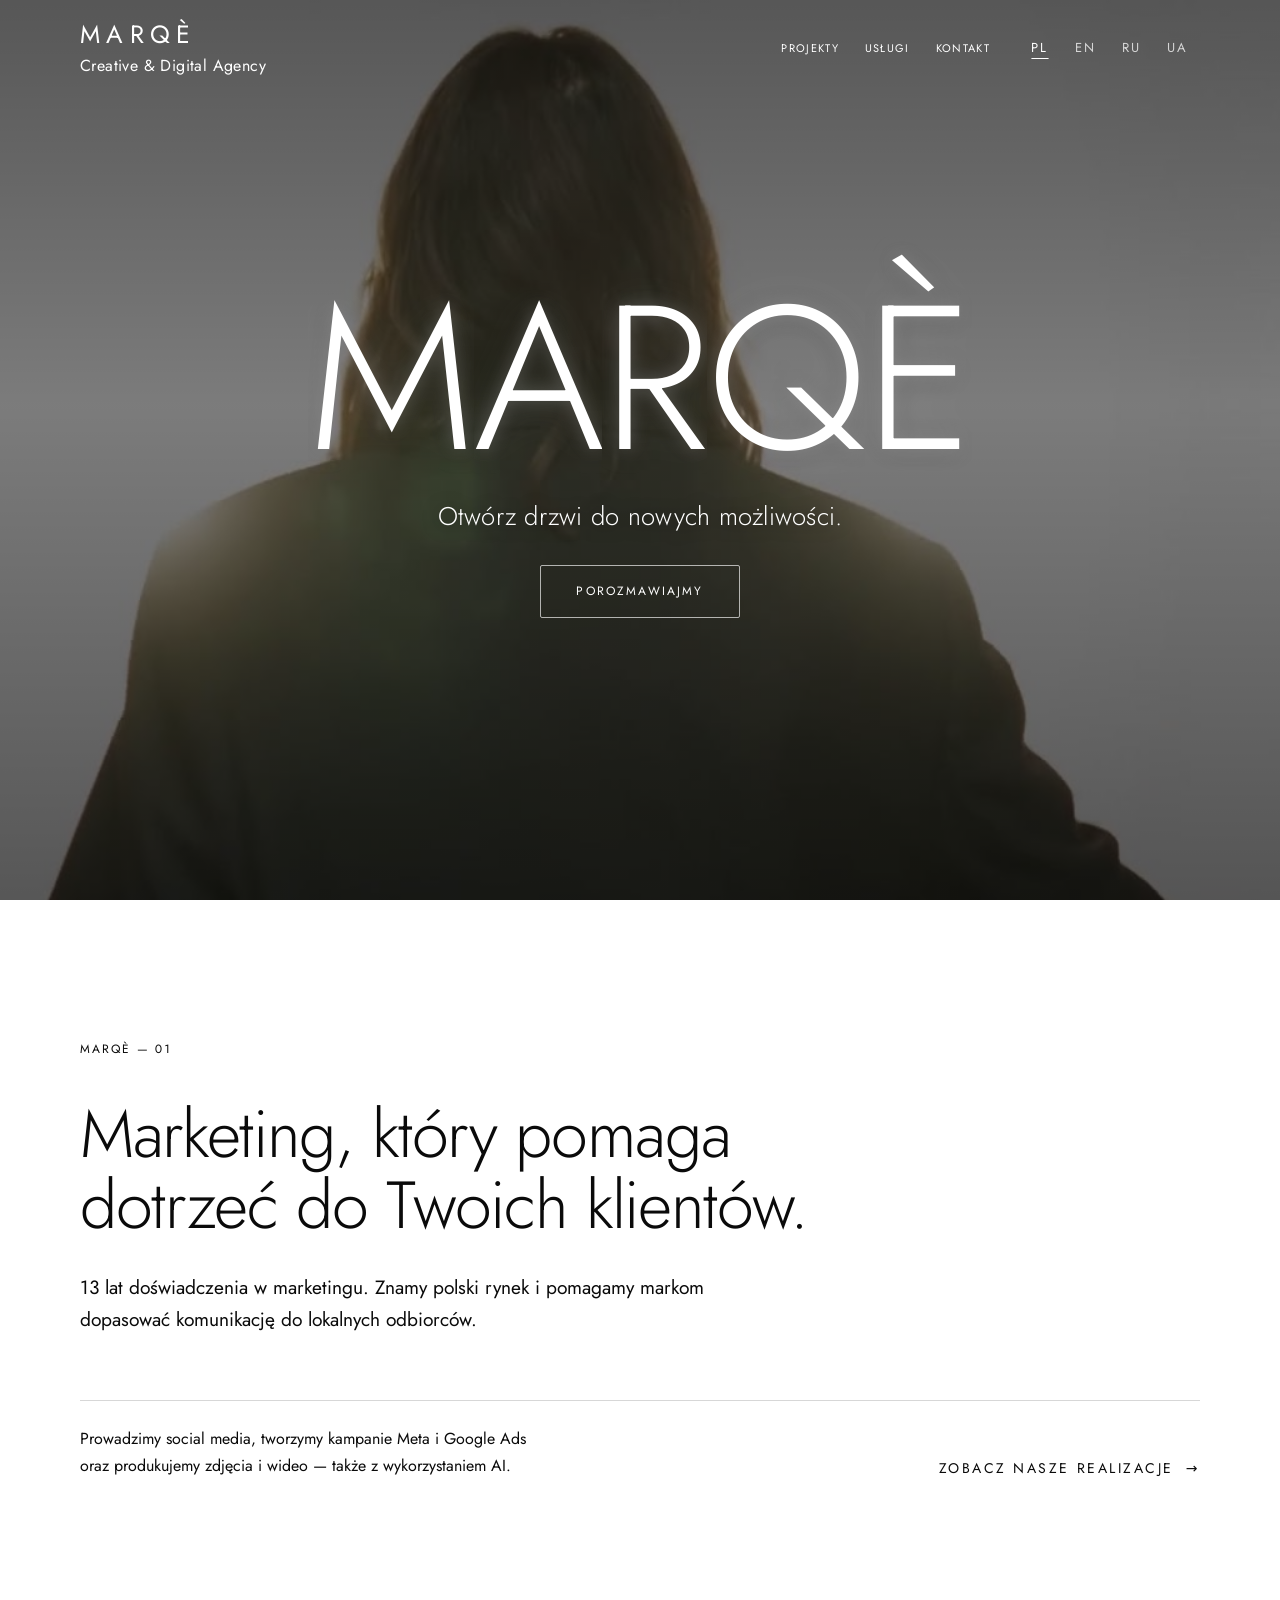
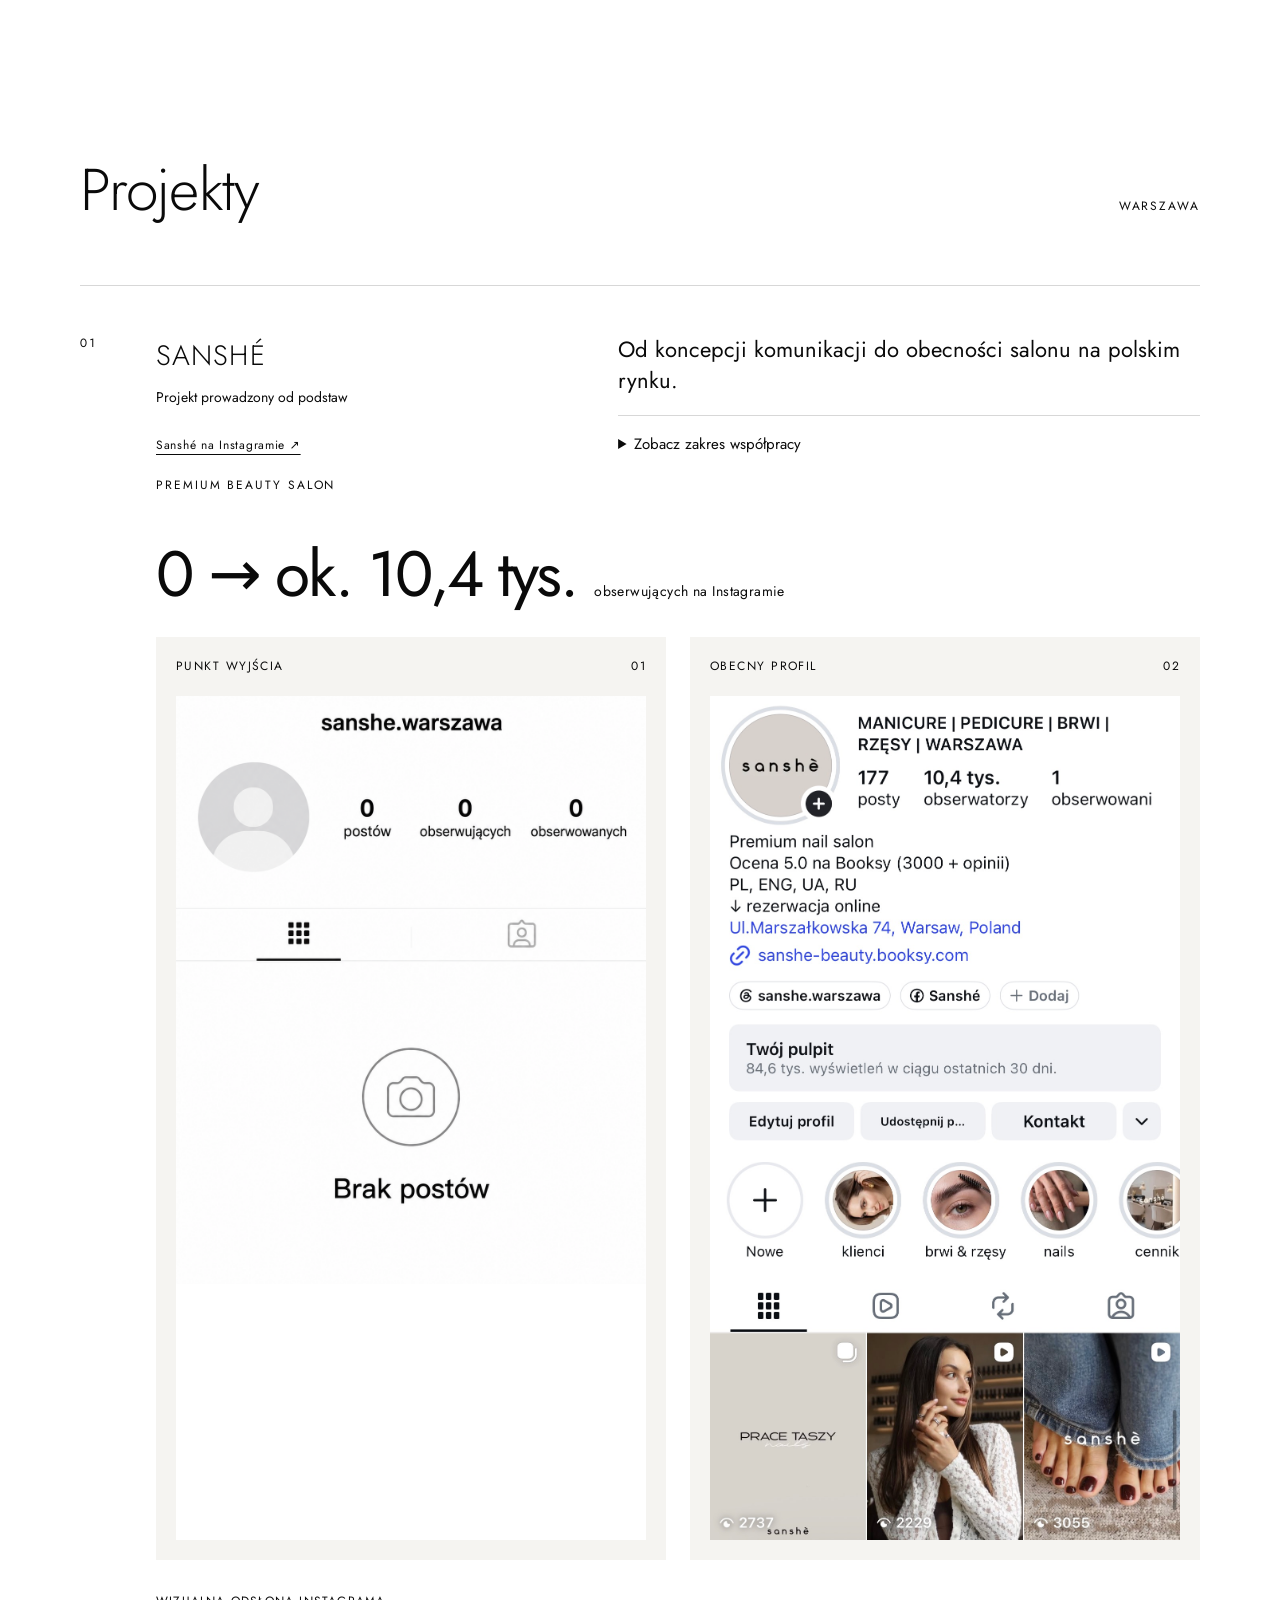
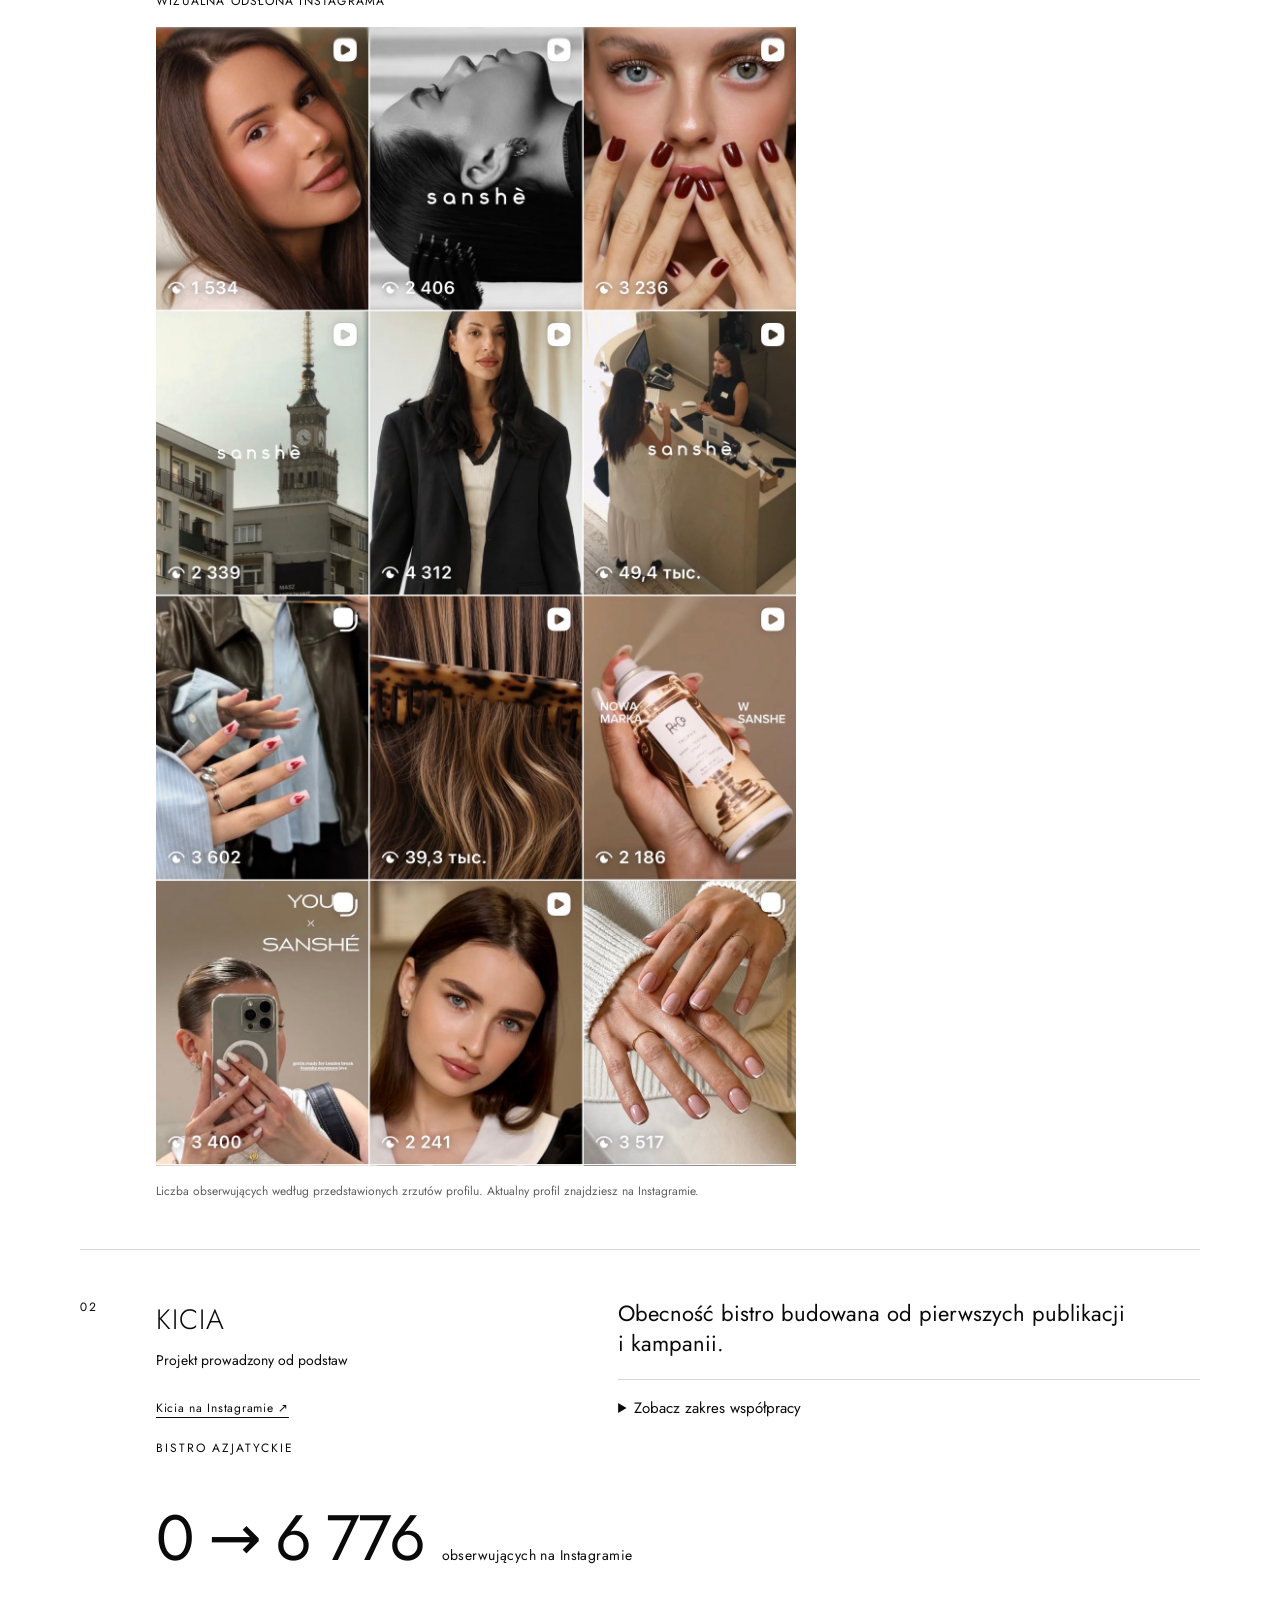
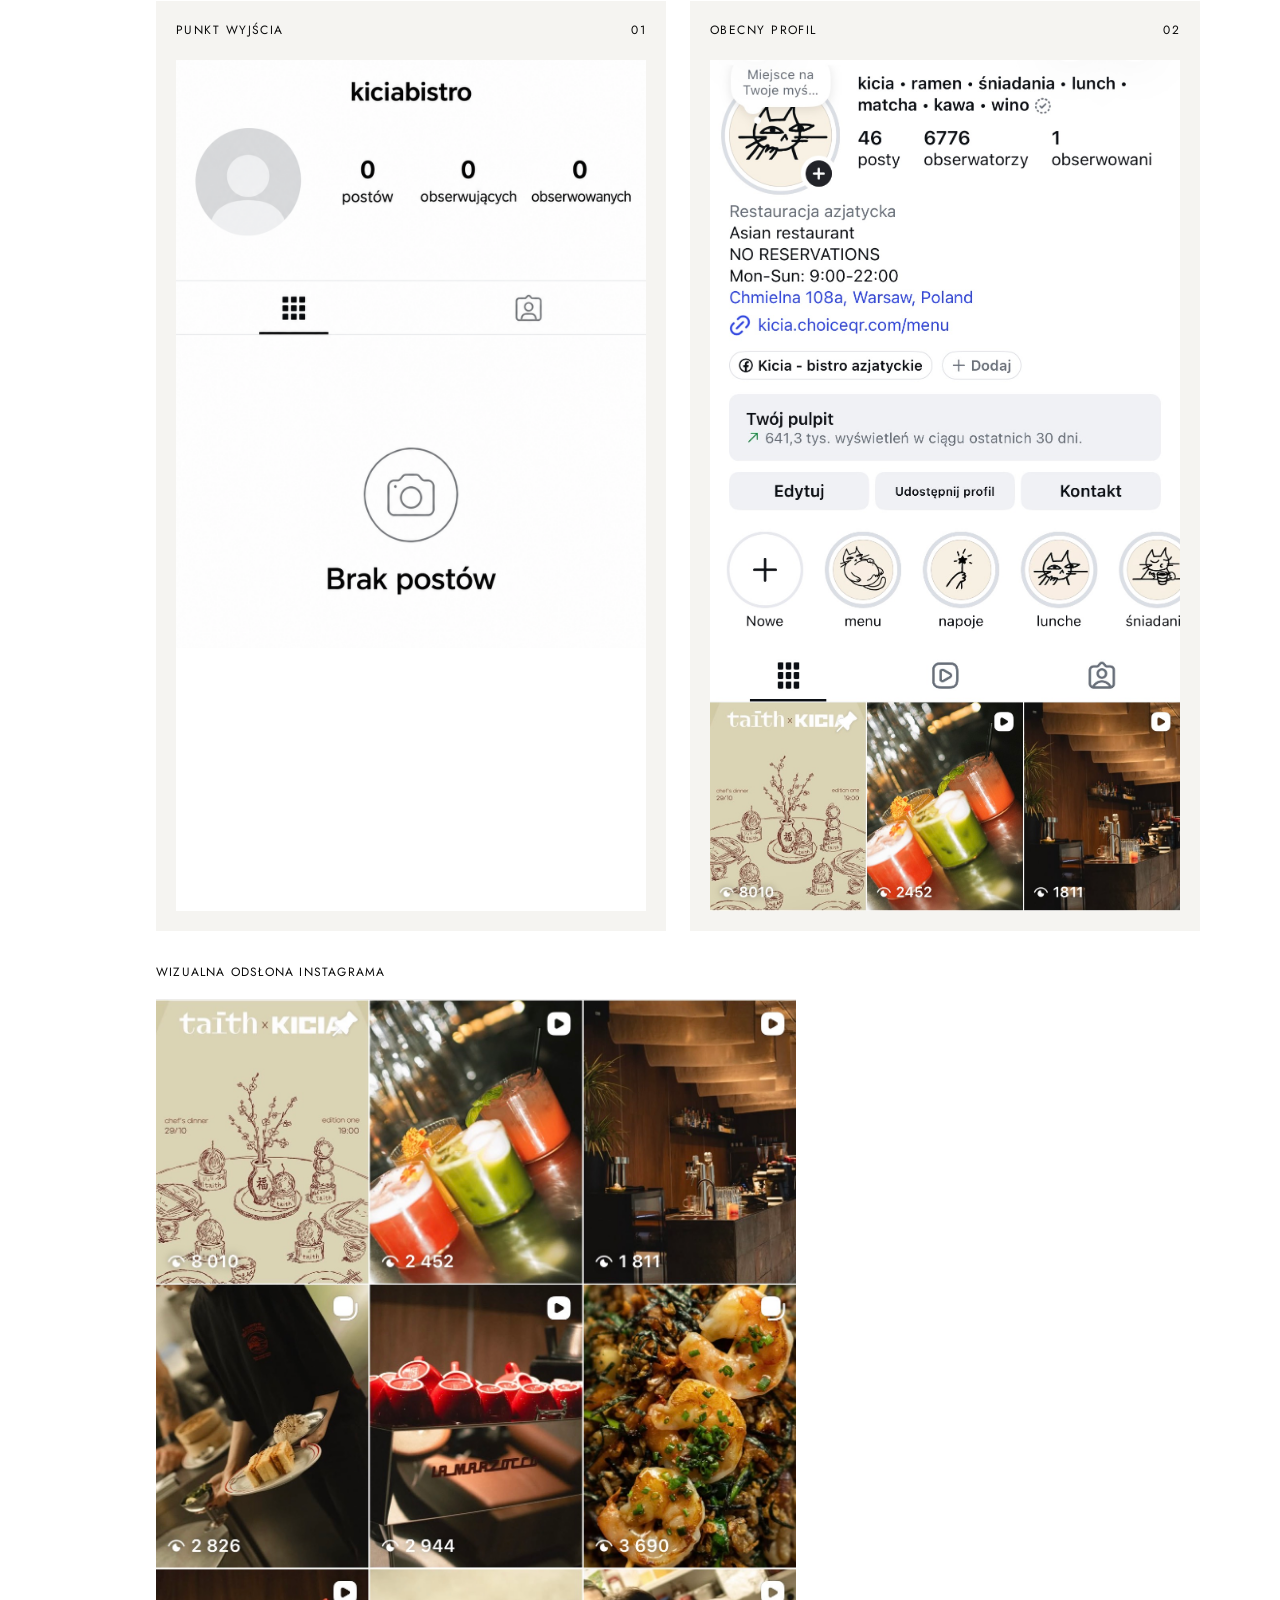
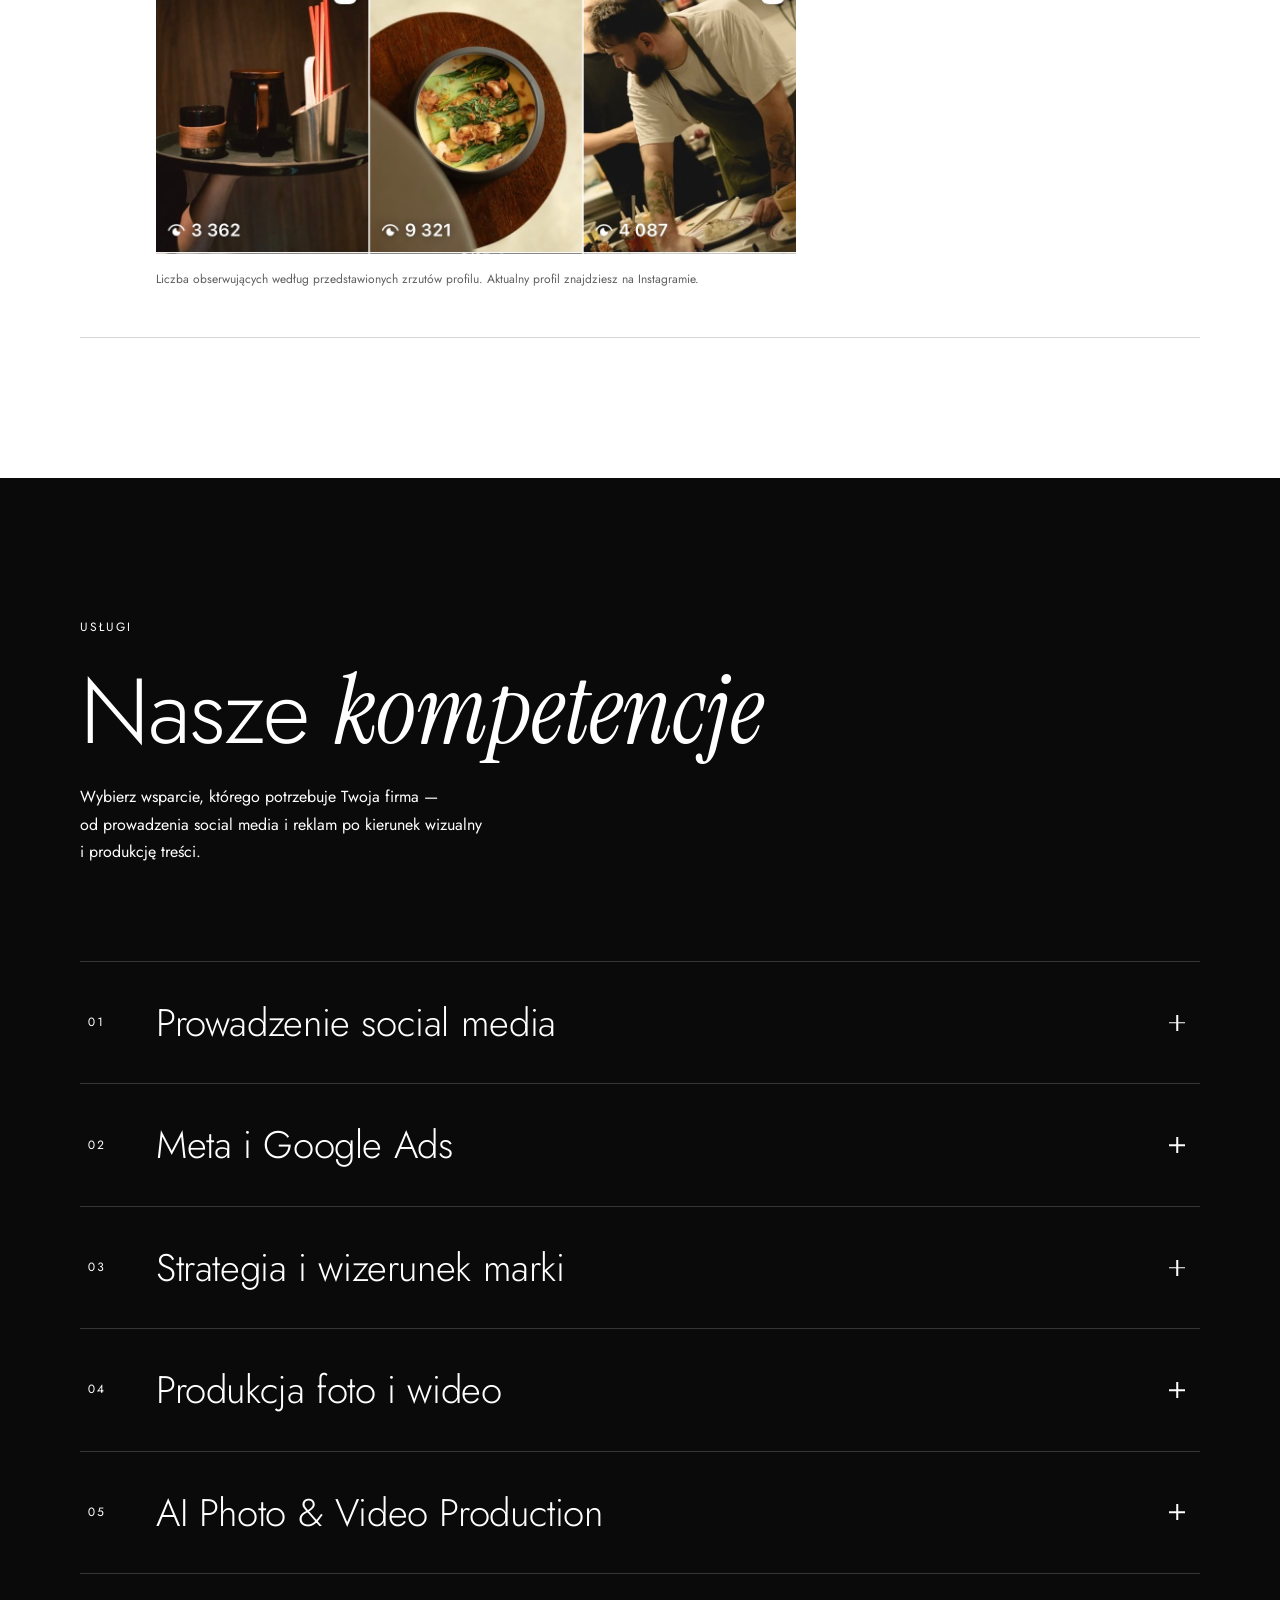
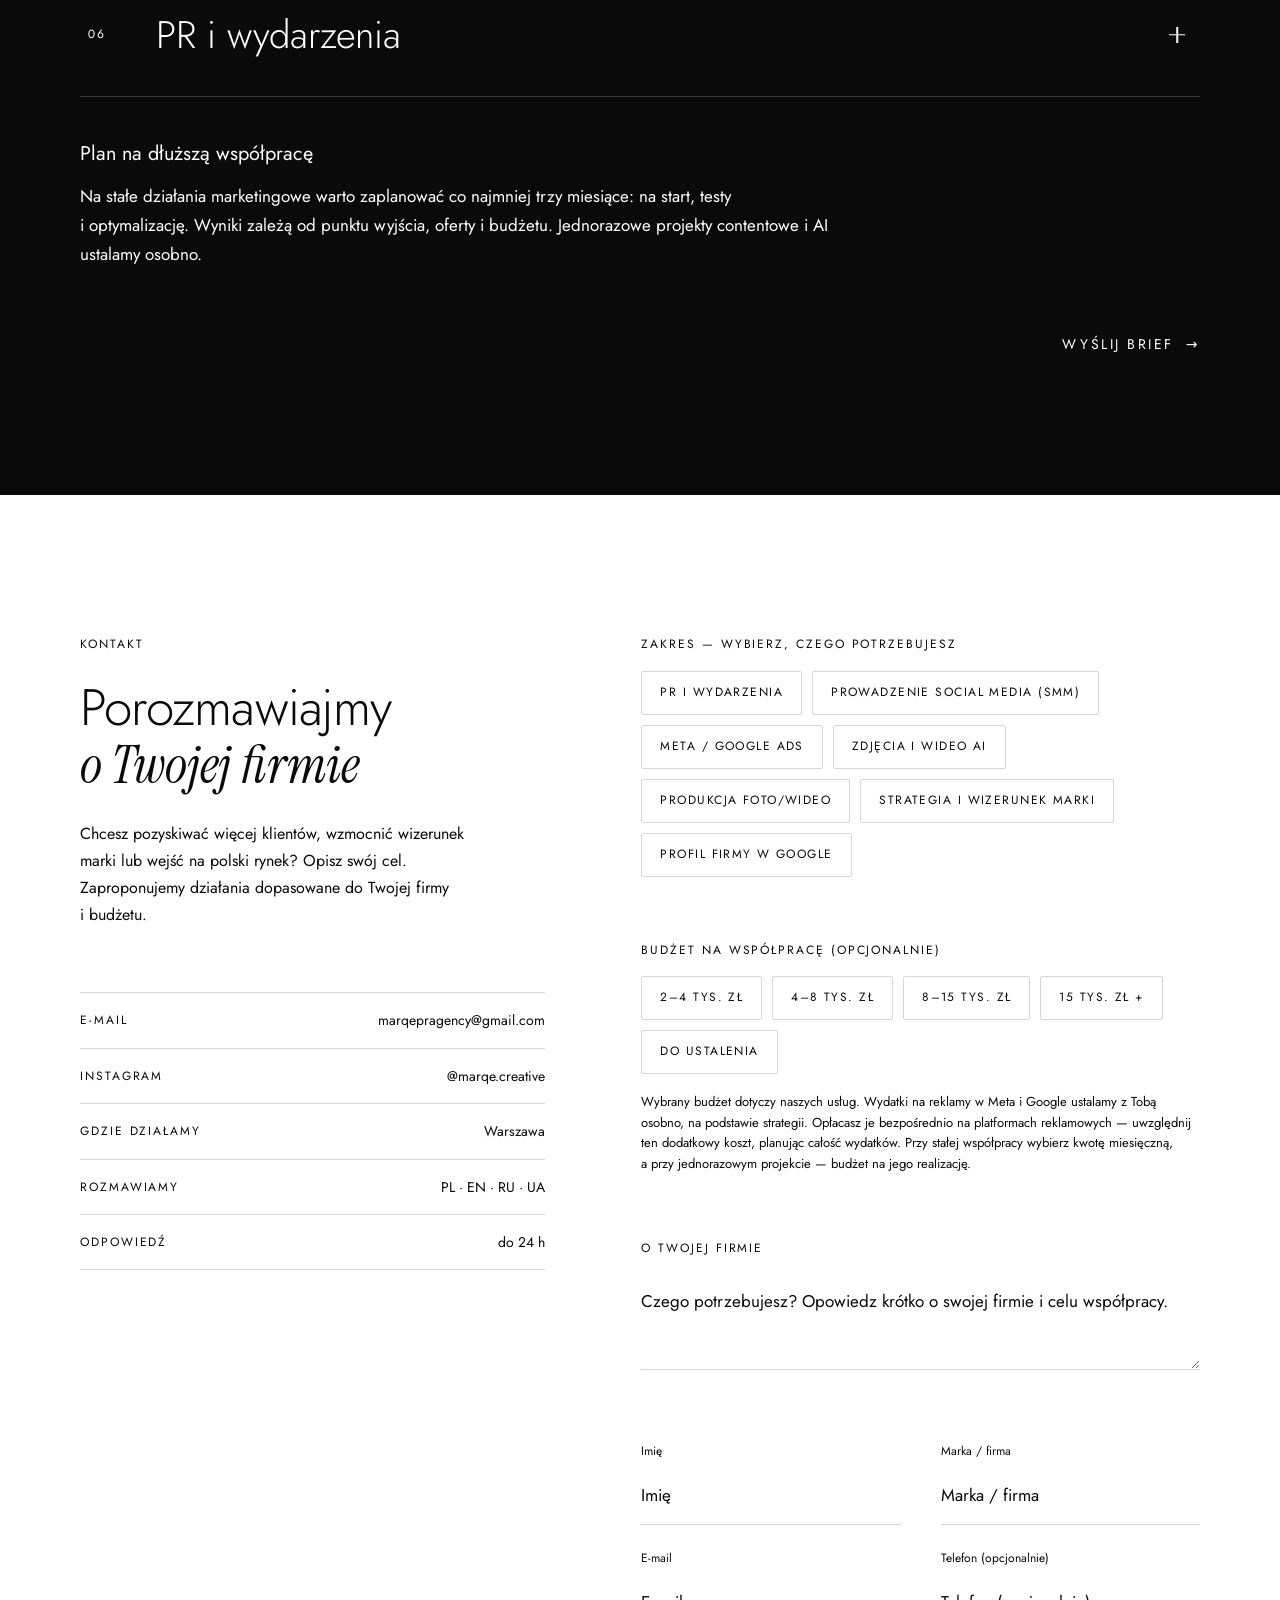
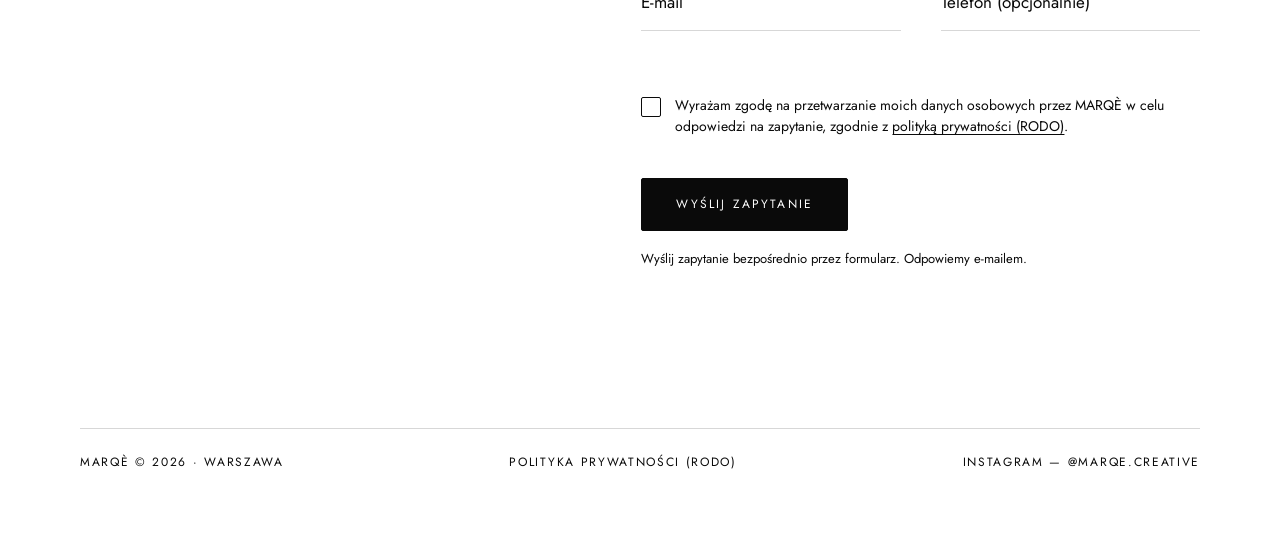
==== commit af3f0d39: "Apply approved multilingual positioning and Warsaw geography" ====
--- a/index.html
+++ b/index.html
@@ -4,7 +4,7 @@
 <meta charset="UTF-8">
 <meta name="viewport" content="width=device-width, initial-scale=1">
 <title>MARQÈ — Digital Agency · Warszawa</title>
-<meta name="description" content="MARQÈ — Creative &amp; Digital Agency. Warszawa · Worldwide. Social media, Meta i Google Ads, strategia marki oraz produkcja foto i wideo, także z AI.">
+<meta name="description" content="MARQÈ — Creative &amp; Digital Agency. Warszawa. Social media, Meta i Google Ads, strategia marki oraz produkcja foto i wideo, także z AI.">
 <link rel="preconnect" href="https://fonts.googleapis.com">
 <link rel="preconnect" href="https://fonts.gstatic.com" crossorigin>
 <link href="https://fonts.googleapis.com/css2?family=Jost:wght@300;400;500&family=Instrument+Serif:ital@0;1&display=swap" rel="stylesheet">
@@ -451,7 +451,7 @@
 @media(max-width:640px){.case-visuals{grid-column:1/-1}.case-compare{gap:12px;grid-template-columns:1fr}.case-compare figure{padding:16px}.case-compare .start-image{max-height:300px}.case-metric{gap:12px}.case-current-grid{aspect-ratio:auto}.case-metric strong{font-size:clamp(27px,7vw,44px)}}
 
 
-.nav .lng{gap:2px}.nav .lng .sep{display:none}.m-lng{display:flex;gap:8px}.m-lng button{min-width:44px;min-height:44px}html:lang(ru) .sx,html:lang(uk) .sx{font-family:Georgia,serif}html:lang(ru) .contact-heading,html:lang(uk) .contact-heading{font-size:clamp(28px,3.6vw,52px)!important}
+.nav .lng{gap:2px}.nav .lng .sep{display:none}.m-lng{display:flex;gap:8px}.m-lng button{min-width:44px;min-height:44px}html:lang(ru) .sx,html:lang(uk) .sx{font-family:'Jost',system-ui,sans-serif;font-style:normal}html:lang(ru) .contact-heading,html:lang(uk) .contact-heading{font-size:clamp(28px,3.6vw,52px)!important}
 
 /* Two complete rows of original Instagram posts on every viewport. */
 .case-grid-window{display:block;overflow:hidden;margin-top:10px;aspect-ratio:1320/1180;background:#fff}
@@ -490,12 +490,15 @@
 
 
 /* Use a consistent Cyrillic typeface, including Ukrainian і / ї / є / ґ. */
-html:lang(ru) body,html:lang(uk) body{font-family:Arial,"Helvetica Neue",sans-serif}html:lang(ru) .s2-title,html:lang(uk) .s2-title{letter-spacing:-.025em;line-height:1.15}html:lang(ru) .a-name,html:lang(uk) .a-name{overflow-wrap:anywhere}
+.logo,#wordmark,.agency-label{font-family:'Jost',system-ui,sans-serif}html:lang(ru) .s2-title,html:lang(uk) .s2-title{letter-spacing:-.025em;line-height:1.15}html:lang(ru) .a-name,html:lang(uk) .a-name{overflow-wrap:anywhere}
+html:lang(ru) .btn,html:lang(uk) .btn,html:lang(ru) .chip,html:lang(uk) .chip{letter-spacing:.05em;font-size:13px;text-transform:none}
+html:lang(ru) .a-name,html:lang(uk) .a-name{overflow-wrap:normal}
+.cooperation-note{max-width:760px;margin:40px 0 0;line-height:1.7}.cooperation-note h3{font-weight:400;margin-bottom:12px}.cooperation-note p{margin:0}
 </style>
 </head>
 <body>
 <a class="skip-link" href="#contact" data-en="Skip to contact">Przejdź do kontaktu</a>
-<script src="assets/translations.js?v=editorial-20261026"></script>
+<script src="assets/translations.js?v=approved-copy-20261027"></script>
 <script>document.documentElement.classList.add('js')</script>
 
 <nav class="nav">
@@ -551,7 +554,7 @@
     <div class="s2-inner">
       <p class="s2-idx">MARQÈ — 01</p>
       <h2 class="s2-title" data-en="Marketing that helps you reach your customers.">Marketing, który pomaga dotrzeć do Twoich klientów.</h2>
-      <p class="market-note" data-en="13 years of experience in the Polish market. We understand the local context and help brands tailor their communication to their audience.">13 lat doświadczenia na polskim rynku. Rozumiemy lokalny kontekst i pomagamy markom dopasować komunikację do odbiorców.</p>
+      <p class="market-note" data-en="13 years of marketing experience. We understand the Polish market and help brands tailor their communication to the local audience.">13 lat doświadczenia w marketingu. Znamy polski rynek i pomagamy markom dopasować komunikację do lokalnych odbiorców.</p>
       <div class="s2-bottom">
         <p class="s2-note" data-en="We manage social media, create Meta and Google Ads campaigns, and produce photography and video — including AI content.">Prowadzimy social media, tworzymy kampanie Meta i Google Ads oraz produkujemy zdjęcia i wideo — także <span class="keep-together">z wykorzystaniem AI.</span></p>
         <a class="linkline" href="#work"><span data-en="Explore our work">Zobacz nasze realizacje</span><span class="ar">→</span></a>
@@ -564,7 +567,7 @@
 <section id="work">
   <div class="sec-head rv">
     <h2 data-en="Projects">Projekty</h2>
-    <span class="tag micro" data-en="Warsaw · Worldwide">Warszawa · Worldwide</span>
+    <span class="tag micro" data-en="Warsaw">Warszawa</span>
   </div>
   <!-- MEDIA SLOTY 02–04: JPG/WebP 4:5, 800×1000. Dodaj data-img="plik.jpg" do wiersza. -->
   <div class="work-list">
@@ -666,13 +669,15 @@
         <span class="a-idx">05</span><span class="a-name" data-en="AI Photo &amp; Video Production">AI Photo &amp; Video Production</span><span class="a-plus" aria-hidden="true"></span>
       </button>
       <div class="acc-body"><div class="acc-clip"><div class="acc-in">
-        <div class="a-it"><span class="a-arrow">→</span><div><div class="a-t" data-en="AI imagery">Obrazy AI</div><p class="a-d" data-en="Product and brand imagery created with AI, with art direction tailored to your brand.">Obrazy produktowe i wizerunkowe tworzone z wykorzystaniem AI, z kierunkiem artystycznym dopasowanym do Twojej marki.</p></div></div>
+        <div class="a-it"><span class="a-arrow">→</span><div><p class="a-d" data-en="We also create AI content remotely for brands outside Poland.">Tworzymy też treści AI zdalnie dla marek spoza Polski.</p><div class="a-t" data-en="AI imagery">Obrazy AI</div><p class="a-d" data-en="Product and brand imagery created with AI, with art direction tailored to your brand.">Obrazy produktowe i wizerunkowe tworzone z wykorzystaniem AI, z kierunkiem artystycznym dopasowanym do Twojej marki.</p></div></div>
         <div class="a-it"><span class="a-arrow">→</span><div><div class="a-t" data-en="AI video">Wideo AI</div><p class="a-d" data-en="Short advertising films, product animations and video for social media and websites — from concept and storyboard to editing.">Krótkie filmy reklamowe, animacje produktowe i wideo do mediów społecznościowych oraz na strony internetowe — od koncepcji i scenariusza po montaż.</p></div></div>
         <div class="a-it"><span class="a-arrow">→</span><div><div class="a-t" data-en="Campaign creative">Kreacje do kampanii</div><p class="a-d" data-en="A creative concept, key visual and a cohesive series of images and videos adapted to advertising formats. Ad setup and management are quoted separately.">Koncepcja kreatywna, główny motyw wizualny oraz spójna seria obrazów i filmów dopasowanych do formatów reklamowych. Konfigurację i prowadzenie reklam wyceniamy osobno.</p></div></div>
       </div></div></div>
     </div>
 
+<div class="acc-item"><button type="button" class="acc-head" aria-expanded="false"><span class="a-idx">06</span><span class="a-name" data-en="PR &amp; events">PR i wydarzenia</span><span class="a-plus" aria-hidden="true"></span></button><div class="acc-body"><div class="acc-clip"><div class="acc-in"><div class="a-it"><span class="a-arrow">→</span><div><div class="a-t" data-en="Brand collaborations, pop-ups and events">Współprace marek, pop-upy i wydarzenia</div><p class="a-d" data-en="We develop ideas for brand collaborations, pop-ups and events in Poland, select partners through our local network and coordinate the launch.">Tworzymy pomysły na współprace marek, pop-upy i wydarzenia w Polsce. Dobieramy partnerów, korzystając z lokalnych kontaktów, i koordynujemy realizację.</p></div></div></div></div></div></div>
   </div>
+<div class="cooperation-note rv"><h3 class="" data-en="A plan for sustained growth">Plan na dłuższą współpracę</h3><p class="" data-en="For ongoing promotion, plan for at least three months: time to launch, test and optimise. Results depend on the starting point, offer and budget. One-off content and AI projects are scoped separately.">Na stałe działania marketingowe warto zaplanować co najmniej trzy miesiące: na start, testy i optymalizację. Wyniki zależą od punktu wyjścia, oferty i budżetu. Jednorazowe projekty contentowe i AI ustalamy osobno.</p></div>
 
   <div class="svc-cta rv">
     <a class="linkline" href="#contact"><span data-en="Send a brief">Wyślij brief</span><span class="ar">→</span></a>
@@ -684,12 +689,12 @@
   <div class="contact-grid">
     <div>
       <p class="lead micro rv" data-en="Contact">Kontakt</p>
-      <h2 class="rv contact-heading"><span data-en="Let’s talk">Porozmawiajmy</span><em class="sx" data-en="about your business">o Twojej firmie</em></h2>
+      <h2 class="rv contact-heading"><span data-en="Tell us">Porozmawiajmy</span><em class="sx" data-en="about your business">o Twojej firmie</em></h2>
       <p class="c-note rv" data-en="Looking for more enquiries, a stronger brand presence or a launch in Poland? Tell us your goal. We will recommend the right marketing activities for your business and budget.">Chcesz pozyskiwać więcej klientów, wzmocnić wizerunek marki lub wejść na polski rynek? Opisz swój cel. Zaproponujemy działania dopasowane do Twojej firmy i budżetu.</p>
       <div class="c-details rv">
         <div class="c-row"><span class="k">E-mail</span><a href="mailto:marqepragency@gmail.com">marqepragency@gmail.com</a></div>
         <div class="c-row"><span class="k">Instagram</span><a href="https://www.instagram.com/marqe.creative" target="_blank" rel="noopener">@marqe.creative</a></div>
-        <div class="c-row"><span class="k" data-en="Where we work">Gdzie działamy</span><span data-en="Warsaw · Worldwide">Warszawa · Worldwide</span></div>
+        <div class="c-row"><span class="k" data-en="Where we work">Gdzie działamy</span><span data-en="Warsaw">Warszawa</span></div>
         <div class="c-row"><span class="k" data-en="We speak">Rozmawiamy</span><span>PL · EN · RU · UA</span></div>
         <div class="c-row"><span class="k" data-en="Reply">Odpowiedź</span><span data-en="within 24 h">do 24 h</span></div>
       </div>
@@ -698,7 +703,7 @@
     <div class="rv" id="leadForm">
       <div class="f-block">
         <span class="f-label micro" data-en="Scope — choose what you need">Zakres — wybierz, czego potrzebujesz</span>
-        <div class="chips" id="scopeChips">
+        <div class="chips" id="scopeChips"><button type="button" class="chip" data-v="PR &amp; events" data-en="PR &amp; events">PR i wydarzenia</button>
           <button type="button" class="chip" data-v="Social Media Management (SMM)" data-en="Social media management (SMM)">Prowadzenie social media (SMM)</button>
           <button type="button" class="chip" data-v="Meta / Google Ads">Meta / Google Ads</button>
           <button type="button" class="chip" data-v="AI Photo &amp; Video Production" data-en="AI photo &amp; video">Zdjęcia i wideo AI</button>
@@ -750,7 +755,7 @@
   </div>
 
   <div class="foot">
-    <span>MARQÈ © 2026 · Warszawa · Worldwide</span>
+    <span>MARQÈ © 2026 · <span data-en="Warsaw">Warszawa</span></span>
     <a href="polityka-prywatnosci.html" data-en="Privacy policy (RODO/GDPR)">Polityka prywatności (RODO)</a>
     <a href="https://www.instagram.com/marqe.creative" target="_blank" rel="noopener">Instagram — @marqe.creative</a>
   </div>
@@ -798,7 +803,7 @@
       });
     });
     if(l==='ru'||l==='uk'){
-      document.querySelector('.contact-heading>span').textContent=l==='ru'?'Поговорим':'Поговорімо';
+      
       document.querySelector('.svc-h>span').textContent+=' ';
     }
     ['pl','en','ru','uk'].forEach(function(code){['lng-','m-lng-'].forEach(function(prefix){var b=document.getElementById(prefix+code);if(b){b.classList.toggle('on',l===code);b.setAttribute('aria-pressed',String(l===code))}})});
@@ -1000,8 +1005,8 @@
     pl:{scope:'Wybierz przynajmniej jeden zakres.',budget:'Zaznacz budżet miesięczny.',name:'Podaj imię.',email:'Podaj poprawny e-mail.',consent:'Zaznacz zgodę RODO.'},
     en:{scope:'Pick at least one scope.',budget:'Select a monthly budget.',name:'Enter your name.',email:'Enter a valid e-mail.',consent:'Please accept the GDPR consent.'}
   };
-  ERR.ru={scope:'Выберите хотя бы одну услугу.',name:'Укажите имя.',email:'Укажите корректный e-mail.',consent:'Подтвердите согласие на обработку персональных данных.'};
-  ERR.uk={scope:'Оберіть хоча б одну послугу.',name:'Вкажіть ім’я.',email:'Вкажіть коректний e-mail.',consent:'Підтвердьте згоду на обробку персональних даних.'};
+  ERR.ru={scope:'Выбери хотя бы одну услугу.',name:'Укажи имя.',email:'Проверь адрес электронной почты.',consent:'Подтверди согласие на обработку персональных данных.'};
+  ERR.uk={scope:'Обери хоча б одну послугу.',name:'Вкажи ім’я.',email:'Перевір адресу електронної пошти.',consent:'Підтвердь згоду на обробку персональних даних.'};
   // Set the public Formspree endpoint after the agency creates its form.
   var FORM_ENDPOINT = 'https://formspree.io/f/moeeewnb';
   document.getElementById('f-send').addEventListener('click',async function(){
@@ -1029,6 +1034,7 @@
       var button=this, sent=document.getElementById('f-sent');
       button.disabled=true;
       button.setAttribute('aria-busy','true');
+      var previousLabel=button.innerHTML;button.textContent=({pl:'Wysyłanie…',en:'Sending…',ru:'Отправляем…',uk:'Надсилаємо…'})[lang];
       sent.classList.remove('show');
       try{
         var response=await fetch(FORM_ENDPOINT,{method:'POST',headers:{'Accept':'application/json','Content-Type':'application/json'},body:JSON.stringify({email:email,name:name,brand:brand,phone:phone,message:body,subject:subject})});
@@ -1038,7 +1044,7 @@
       }catch(error){
         err.textContent=({pl:'Nie udało się wysłać zapytania. Spróbuj ponownie lub napisz na marqepragency@gmail.com.',en:'We could not send your enquiry. Please try again or email marqepragency@gmail.com.',ru:'Не удалось отправить запрос. Попробуйте ещё раз или напишите на marqepragency@gmail.com.',uk:'Не вдалося надіслати запит. Спробуйте ще раз або напишіть на marqepragency@gmail.com.'})[lang];
         err.classList.add('show');
-      }finally{button.disabled=false;button.removeAttribute('aria-busy');}
+      }finally{button.innerHTML=previousLabel;button.disabled=false;button.removeAttribute('aria-busy');}
       return;
     }
     var href='mailto:marqepragency@gmail.com?subject='+encodeURIComponent(subject)+'&body='+encodeURIComponent(body);
@@ -1052,3 +1058,4 @@
 </script>
 </body>
 </html>
+
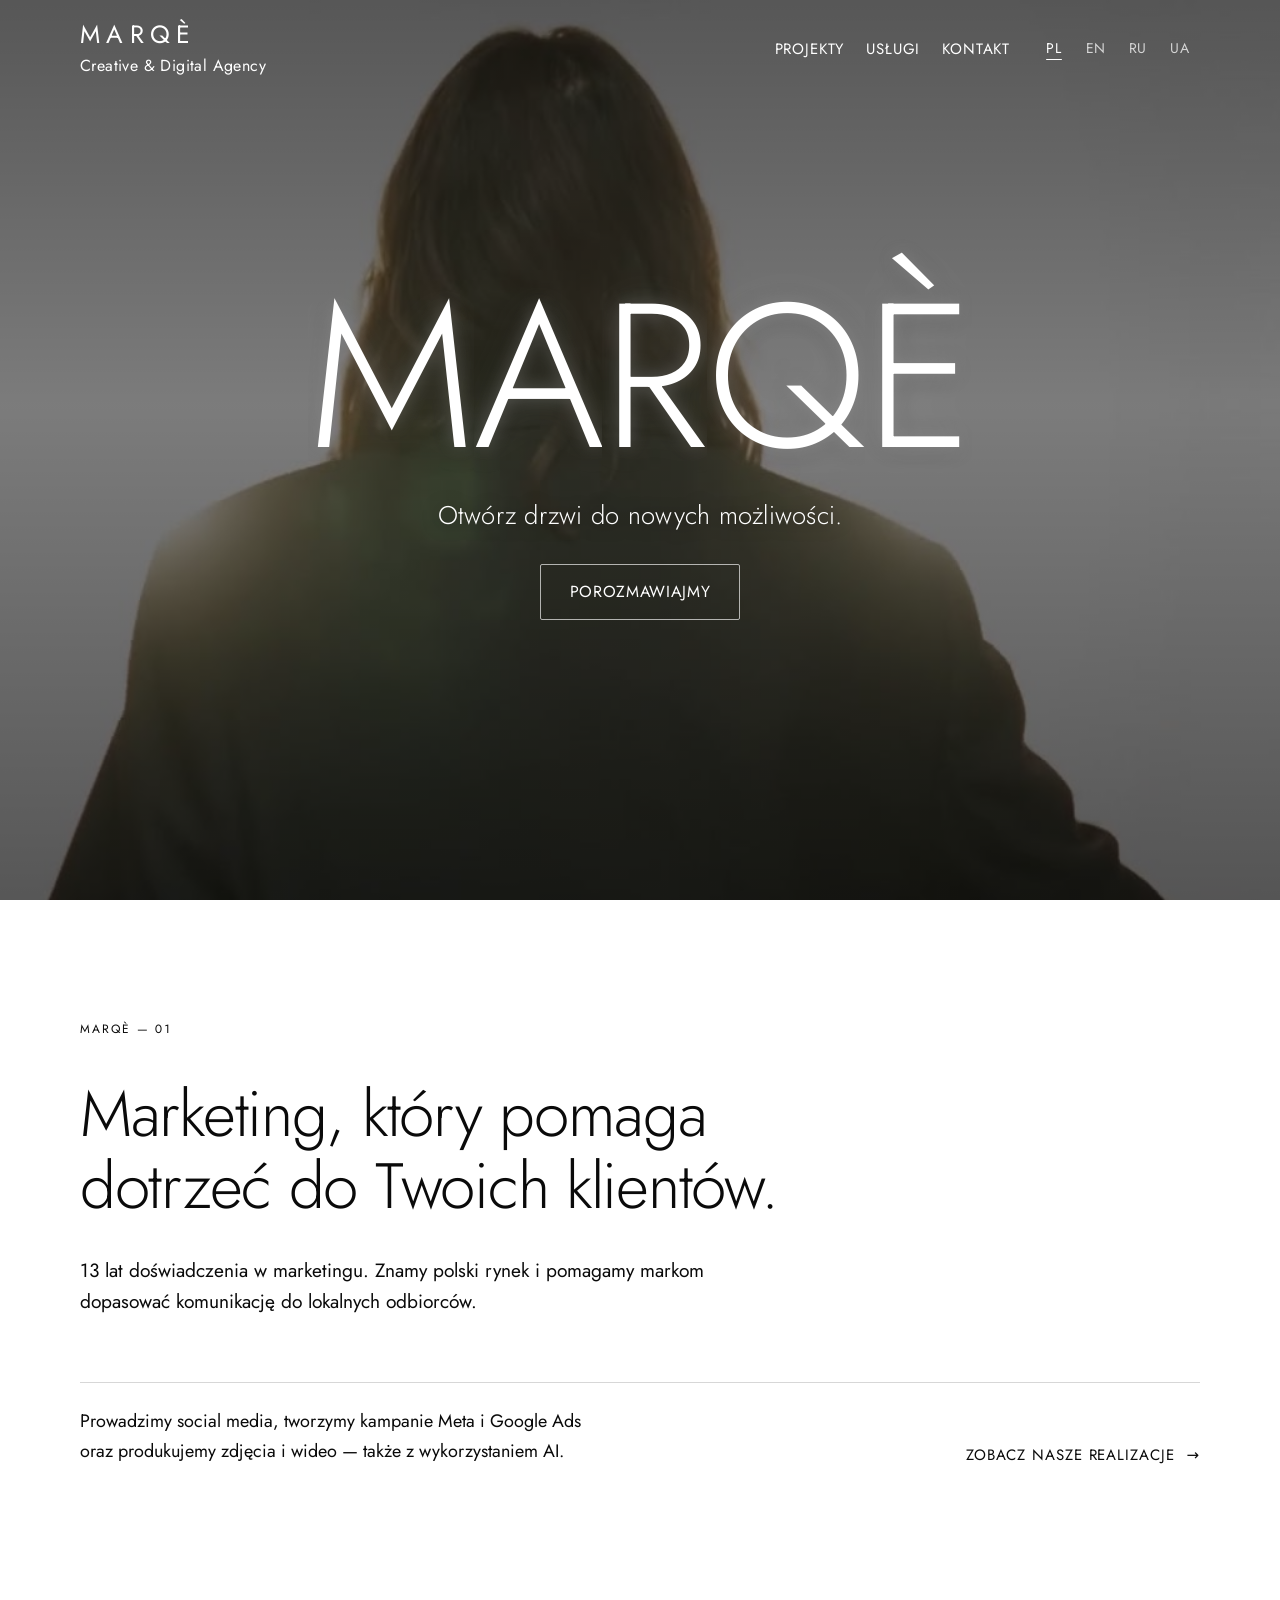
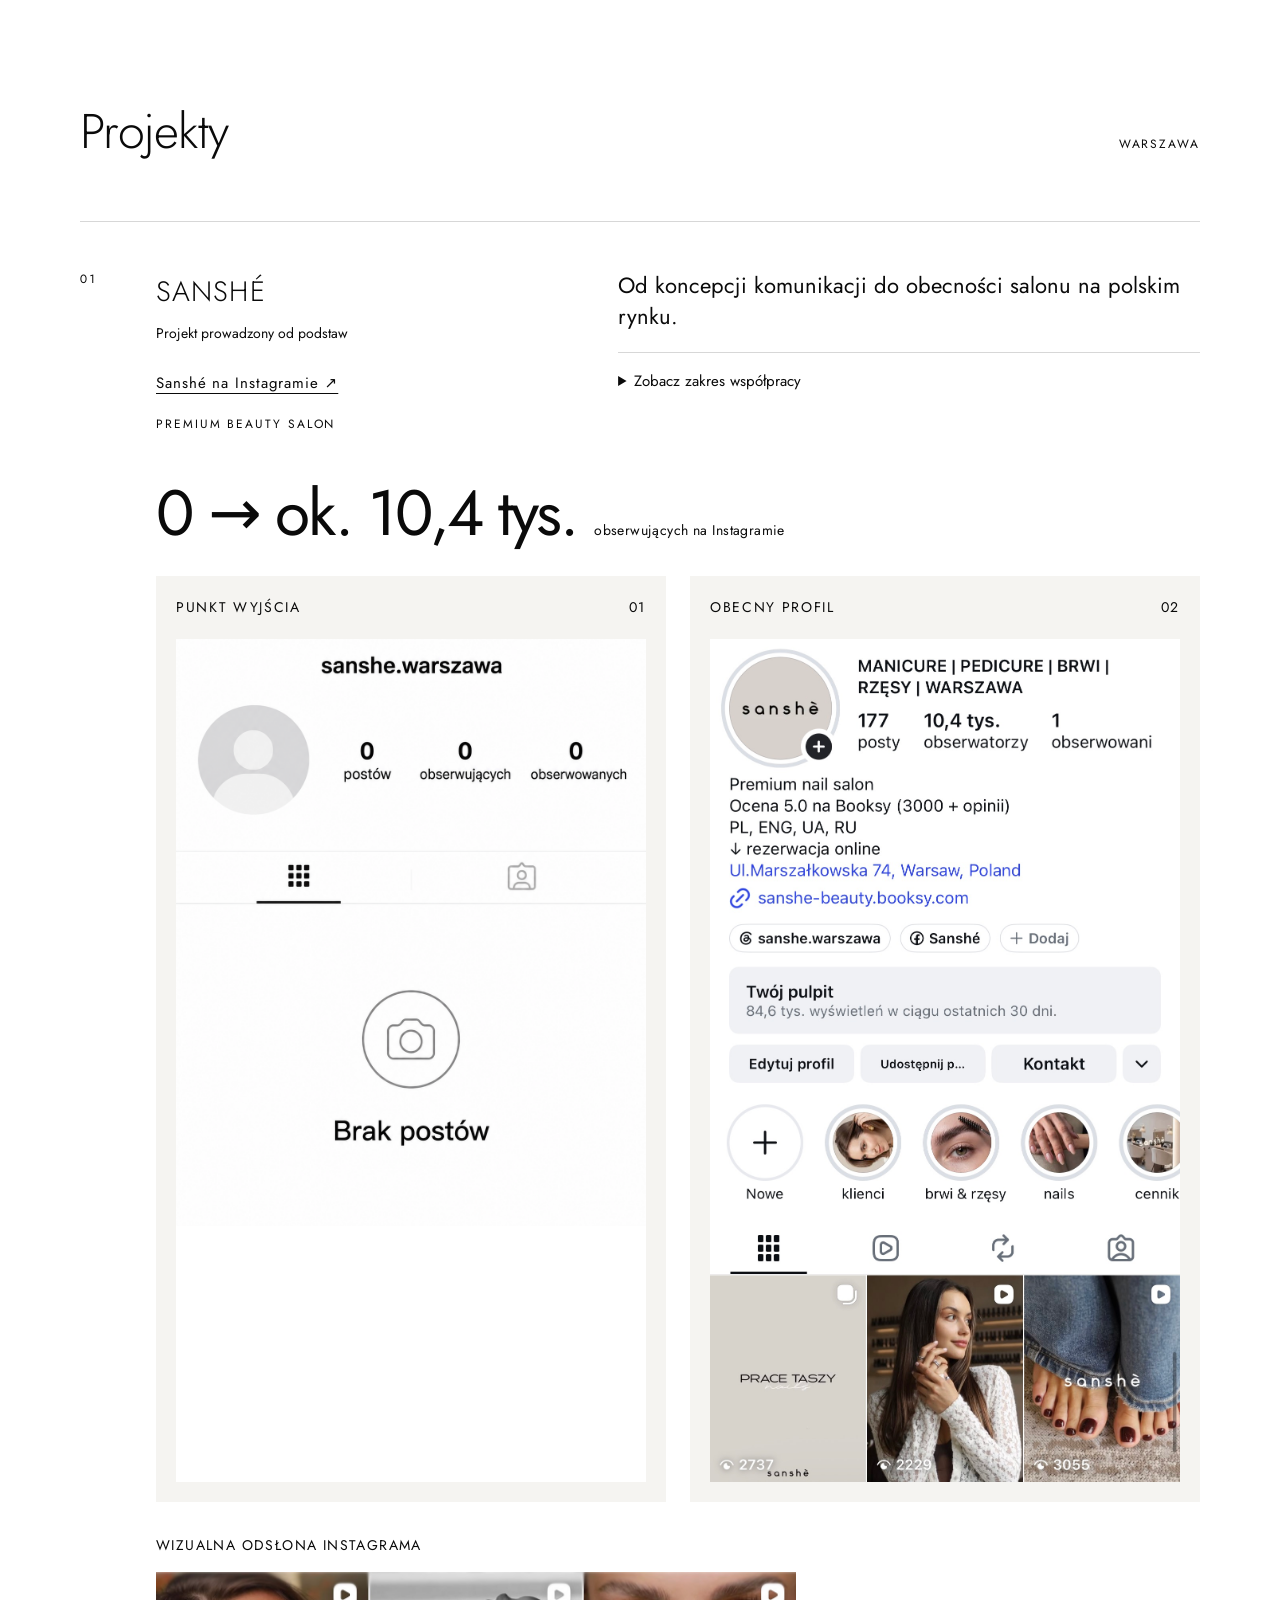
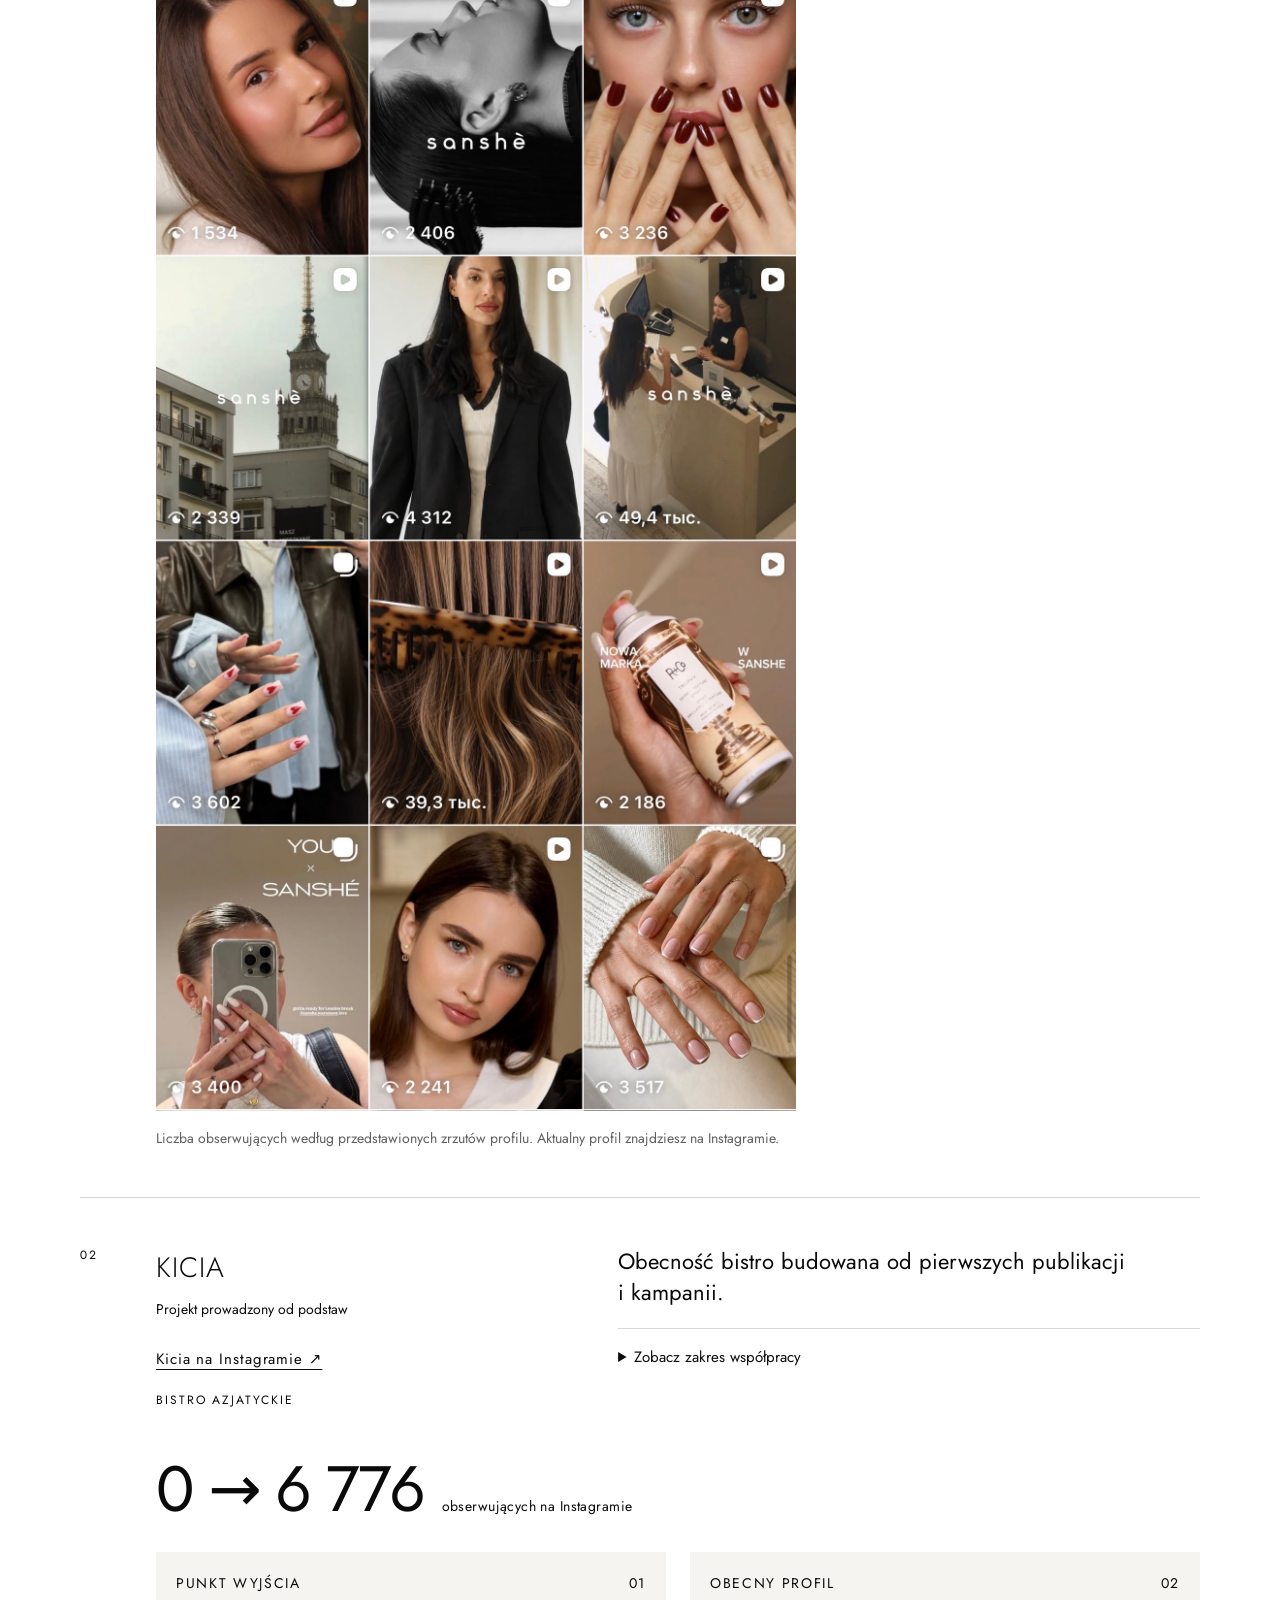
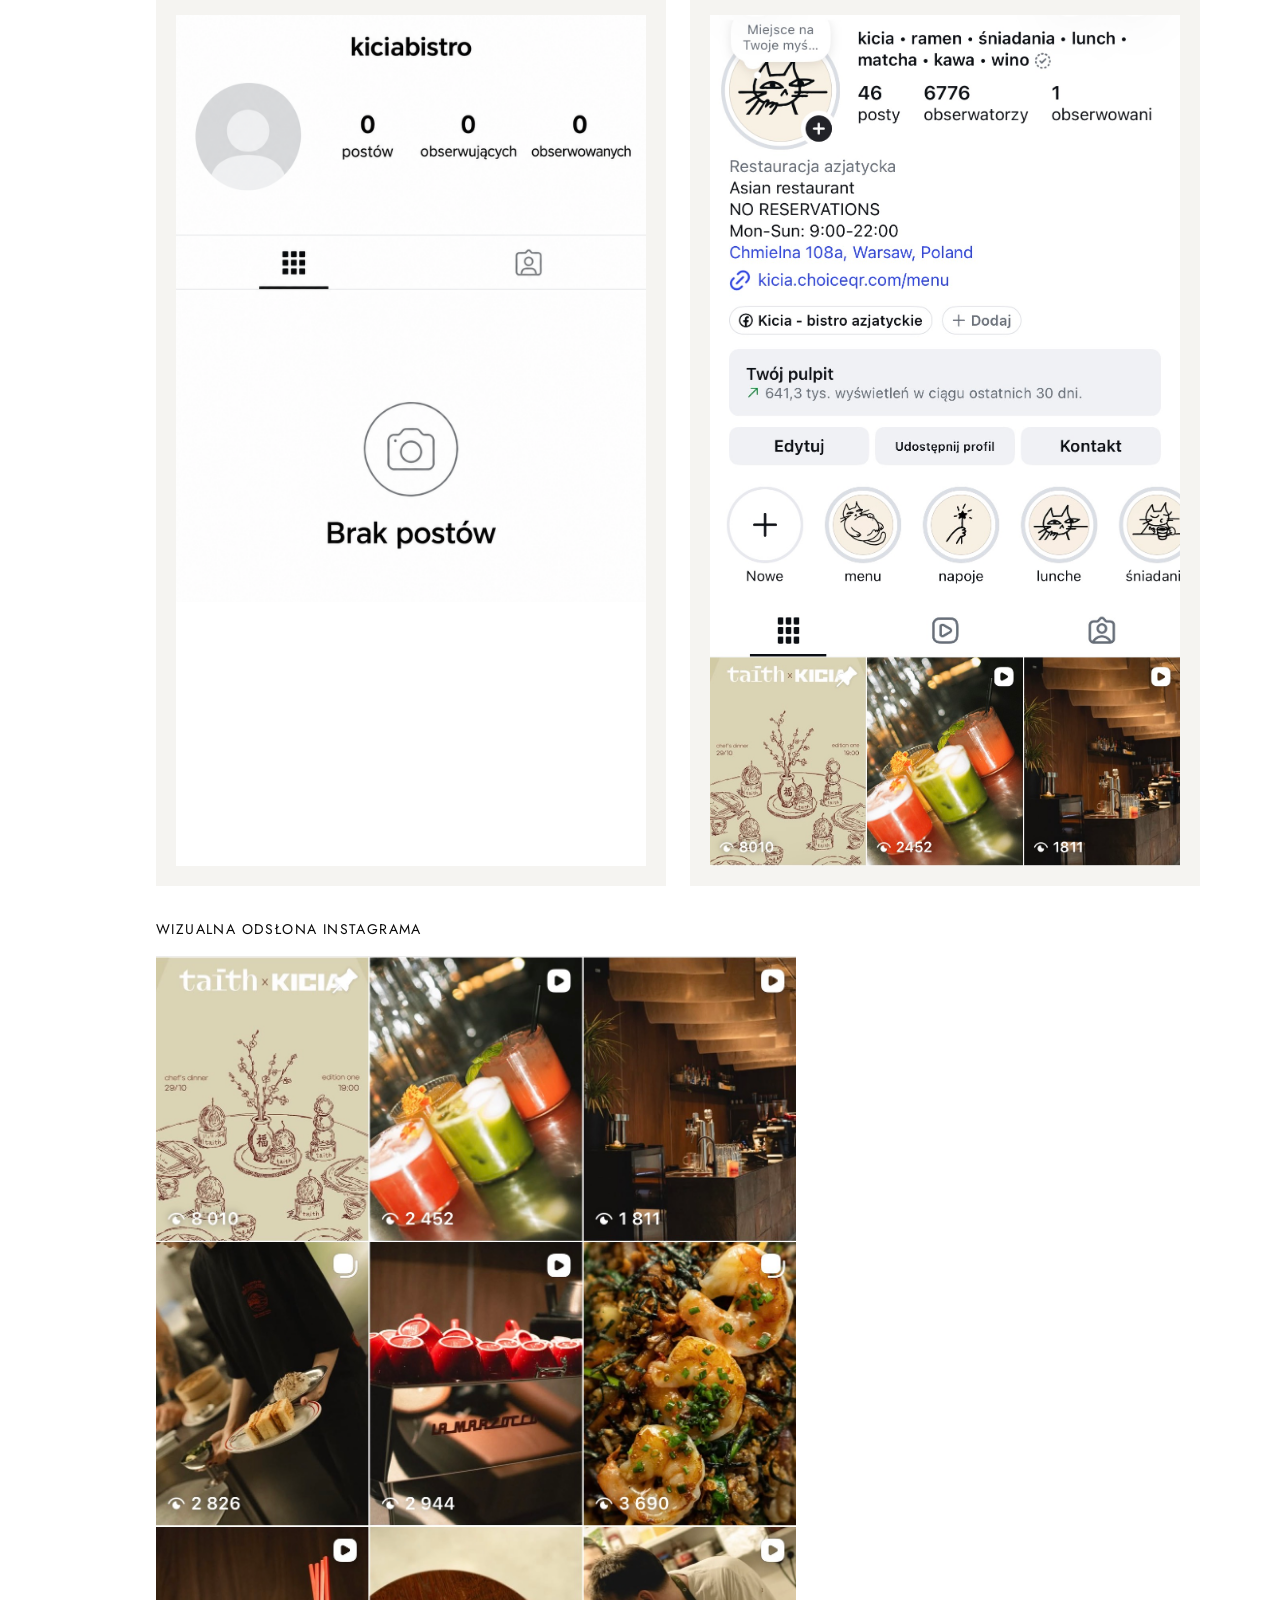
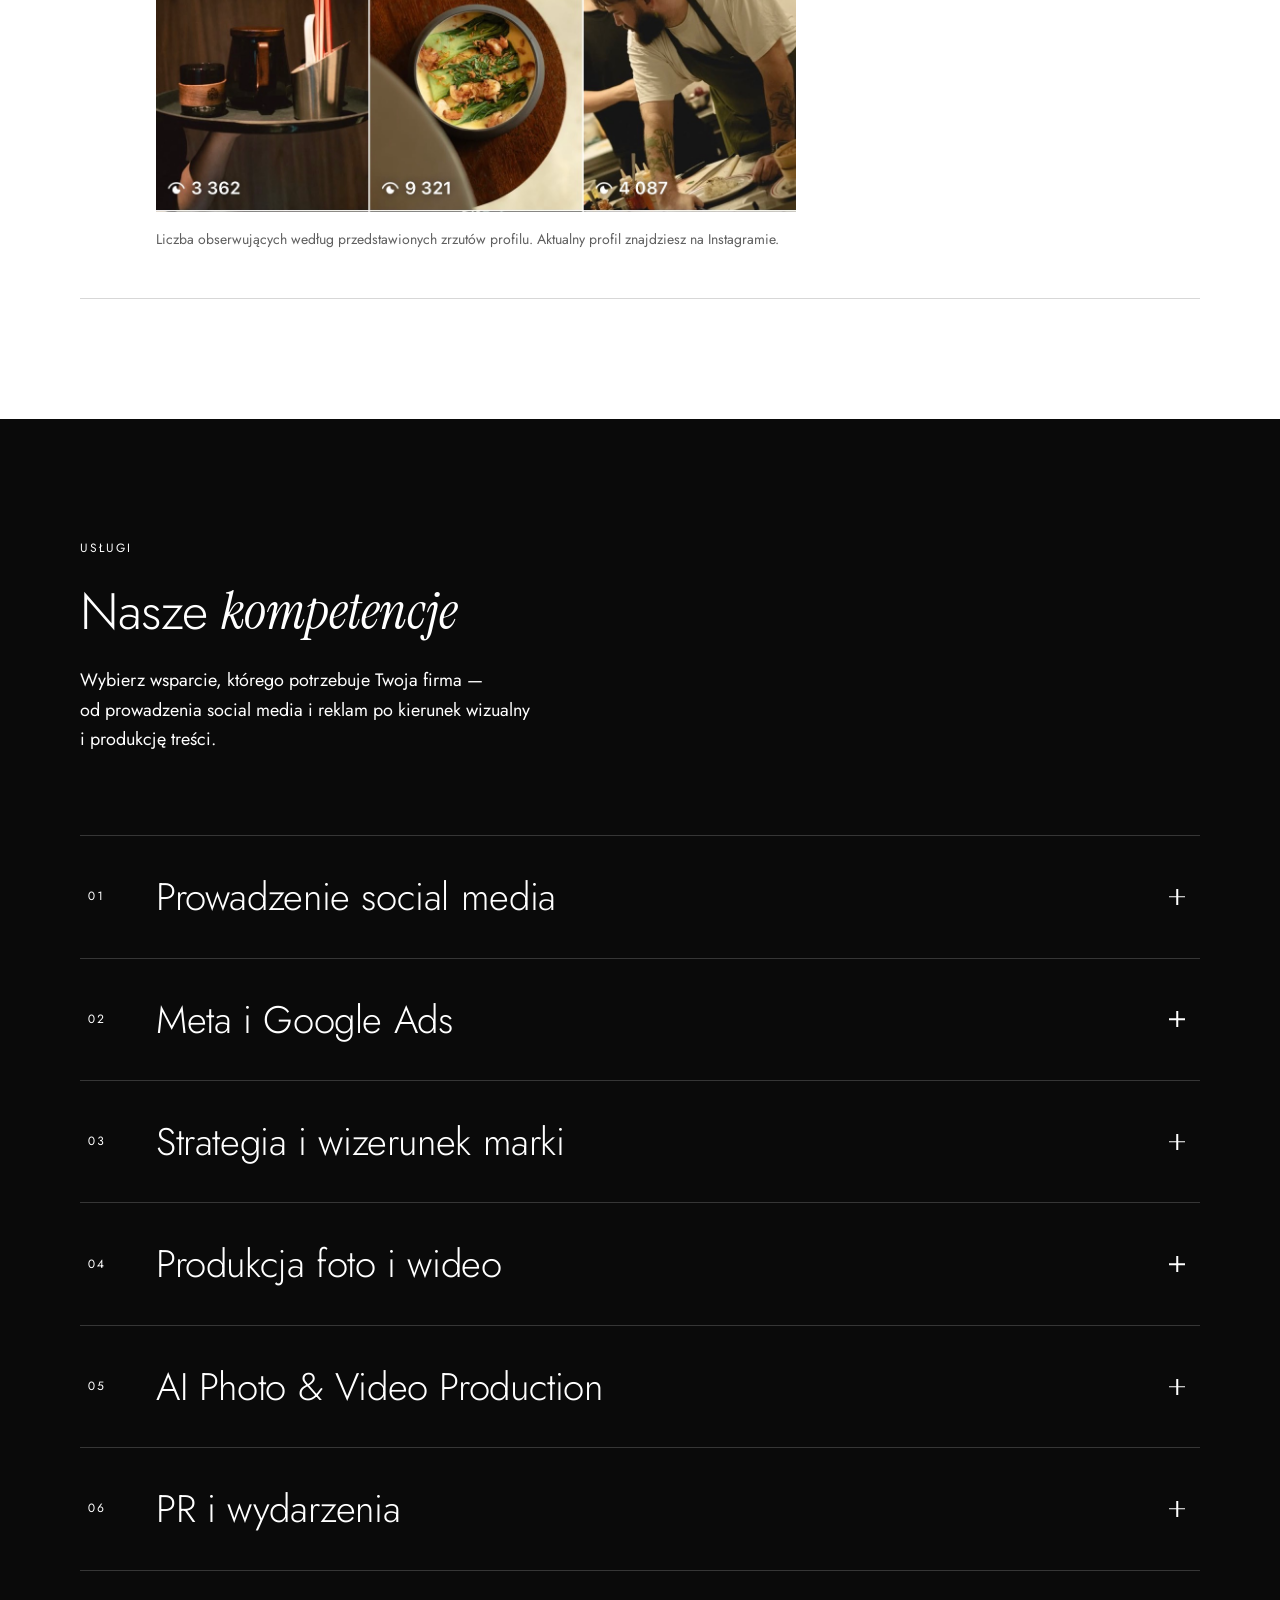
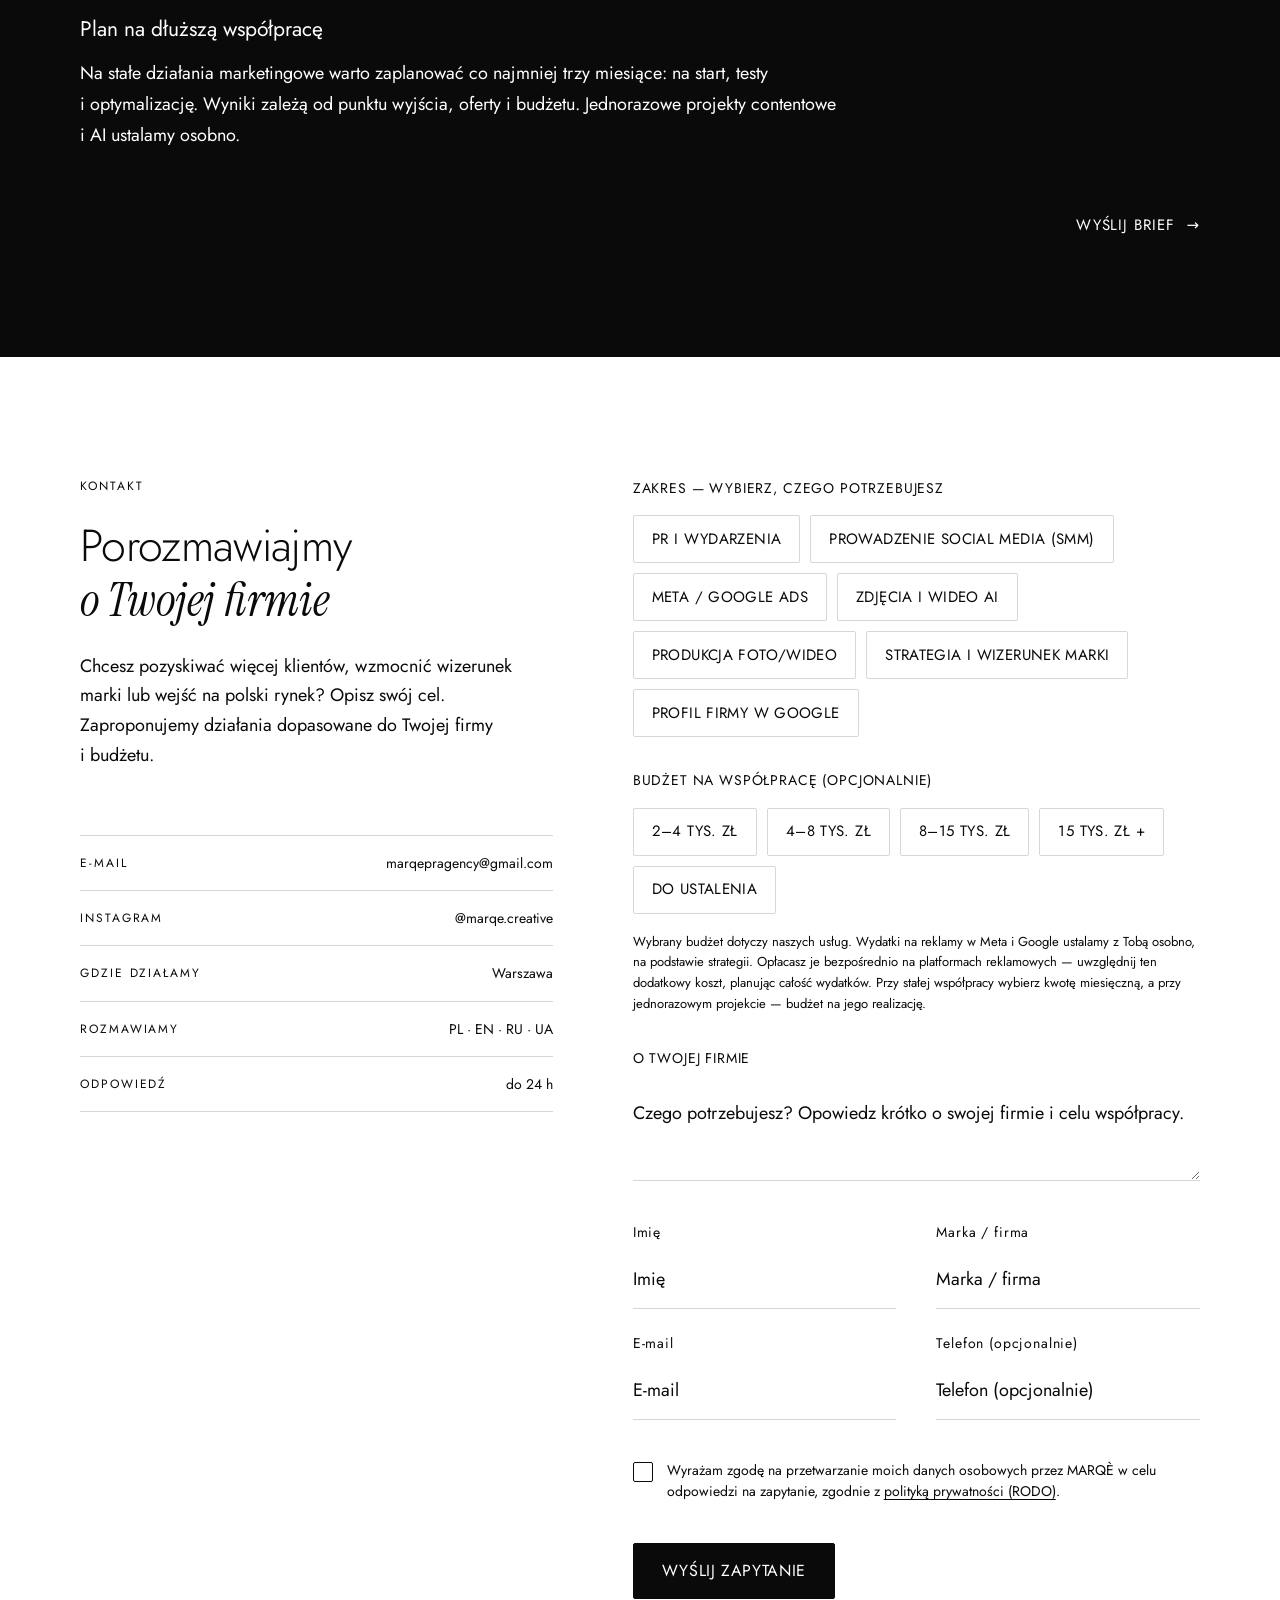
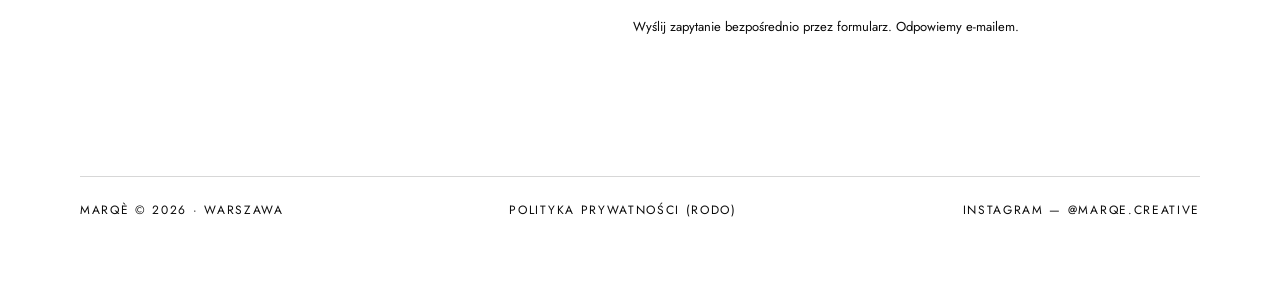
==== commit d3164e2d: "Refine responsive typography, Cyrillic italic and interaction rhythm" ====
--- a/index.html
+++ b/index.html
@@ -7,7 +7,7 @@
 <meta name="description" content="MARQÈ — Creative &amp; Digital Agency. Warszawa. Social media, Meta i Google Ads, strategia marki oraz produkcja foto i wideo, także z AI.">
 <link rel="preconnect" href="https://fonts.googleapis.com">
 <link rel="preconnect" href="https://fonts.gstatic.com" crossorigin>
-<link href="https://fonts.googleapis.com/css2?family=Jost:wght@300;400;500&family=Instrument+Serif:ital@0;1&display=swap" rel="stylesheet">
+<link href="https://fonts.googleapis.com/css2?family=Jost:wght@300;400;500&family=Manrope:wght@300;400;500&family=Literata:ital,wght@1,200;1,300&family=Instrument+Serif:ital@0;1&display=swap" rel="stylesheet">
 <style>
 :root{
   --black:#0A0A0A;
@@ -451,7 +451,7 @@
 @media(max-width:640px){.case-visuals{grid-column:1/-1}.case-compare{gap:12px;grid-template-columns:1fr}.case-compare figure{padding:16px}.case-compare .start-image{max-height:300px}.case-metric{gap:12px}.case-current-grid{aspect-ratio:auto}.case-metric strong{font-size:clamp(27px,7vw,44px)}}
 
 
-.nav .lng{gap:2px}.nav .lng .sep{display:none}.m-lng{display:flex;gap:8px}.m-lng button{min-width:44px;min-height:44px}html:lang(ru) .sx,html:lang(uk) .sx{font-family:'Jost',system-ui,sans-serif;font-style:normal}html:lang(ru) .contact-heading,html:lang(uk) .contact-heading{font-size:clamp(28px,3.6vw,52px)!important}
+.nav .lng{gap:2px}.nav .lng .sep{display:none}.m-lng{display:flex;gap:8px}.m-lng button{min-width:44px;min-height:44px}html:lang(ru) .sx,html:lang(uk) .sx{font-family:'Cormorant Garamond',Georgia,serif;font-style:italic;font-weight:400;font-synthesis:none}html:lang(ru) .contact-heading,html:lang(uk) .contact-heading{font-size:clamp(28px,3.6vw,52px)!important}
 
 /* Two complete rows of original Instagram posts on every viewport. */
 .case-grid-window{display:block;overflow:hidden;margin-top:10px;aspect-ratio:1320/1180;background:#fff}
@@ -494,11 +494,17 @@
 html:lang(ru) .btn,html:lang(uk) .btn,html:lang(ru) .chip,html:lang(uk) .chip{letter-spacing:.05em;font-size:13px;text-transform:none}
 html:lang(ru) .a-name,html:lang(uk) .a-name{overflow-wrap:normal}
 .cooperation-note{max-width:760px;margin:40px 0 0;line-height:1.7}.cooperation-note h3{font-weight:400;margin-bottom:12px}.cooperation-note p{margin:0}
+/* Use one complete Ukrainian alphabet; Jost lacks Ukrainian-specific glyphs. */
+html:lang(uk) body{font-family:'Manrope',system-ui,sans-serif}
+html:lang(uk) .logo,html:lang(uk) #wordmark,html:lang(uk) .agency-label{font-family:'Jost',system-ui,sans-serif}
+.uk-only{display:none}html:lang(uk) .uk-only{display:block}html:lang(uk) .a-it.uk-only{display:flex}.uk-case-note{margin:24px 0;padding:24px 0;border-top:1px solid var(--line);line-height:1.65}.uk-case-note h3{font-size:22px;font-weight:400;margin:0 0 12px}.uk-case-note p{margin:0 0 16px}.uk-case-note a{display:inline-block;text-decoration:underline;text-underline-offset:5px}.uk-ai-intro{margin-bottom:24px;line-height:1.65}.uk-helper{font-size:14px;line-height:1.6;margin:10px 0}#case-kicia{scroll-margin-top:110px}
+html:lang(ru) .contact-heading .sx,html:lang(uk) .contact-heading .sx{font-size:1.2em;line-height:1.08}html:lang(ru) .svc-h .sx,html:lang(uk) .svc-h .sx{font-size:1.15em}
 </style>
+<link rel="stylesheet" href="assets/editorial.css?v=20261027-1">
 </head>
 <body>
 <a class="skip-link" href="#contact" data-en="Skip to contact">Przejdź do kontaktu</a>
-<script src="assets/translations.js?v=approved-copy-20261027"></script>
+<script src="assets/translations.js?v=uk-final-20261027"></script>
 <script>document.documentElement.classList.add('js')</script>
 
 <nav class="nav">
@@ -585,7 +591,7 @@
 <figure><figcaption><span data-en="Current profile">Obecny profil</span><span>02</span></figcaption><a class="case-frame" href="assets/sanshe-profile-pl.svg" target="_blank" rel="noopener" aria-label="Sanshé: otwórz profil"><img src="assets/sanshe-profile-pl.svg" alt="Sanshé: obecny profil Instagram" loading="lazy" width="1179" height="2116"></a></figure></div>
 <figure class="case-gallery"><figcaption data-en="Instagram visual content">Wizualna odsłona Instagrama</figcaption><a href="assets/sanshe-grid-pl.svg" target="_blank" rel="noopener"><img src="assets/sanshe-grid-pl.svg" alt="Sanshé: Instagram" loading="lazy" width="1320" height="2348"></a></figure>
 <p class="case-source" data-en="Follower counts shown in the supplied profile screenshots. View the latest profile on Instagram.">Liczba obserwujących według przedstawionych zrzutów profilu. Aktualny profil znajdziesz na Instagramie.</p></div></article>
-    <article class="work-row rv" data-title="Kicia">
+    <article class="work-row rv" data-title="Kicia" id="case-kicia">
       <span class="idx">02</span>
       <span class="thumb"></span>
       <span class="nm">
@@ -595,7 +601,7 @@
       <div class="tags"><strong class="case-summary" data-en="Building the bistro’s presence from its first posts and campaigns.">Obecność bistro budowana od pierwszych publikacji i kampanii.</strong><details class="case-details"><summary data-en="Explore the scope of work">Zobacz zakres współpracy</summary><ul class="case-scope"><li data-en="Bistro positioning, communication strategy and visual direction tailored to the Polish market.">Pozycjonowanie bistro, strategia komunikacji i kierunek wizualny dopasowane do polskiego rynku.</li><li data-en="Instagram launched and managed from scratch — profile setup, visual direction, publishing and community growth.">Założenie i prowadzenie Instagrama od zera — konfiguracja profilu, oprawa wizualna, publikacje i rozwój społeczności.</li><li data-en="Google Business Profile creation, setup and optimisation.">Utworzenie, uzupełnienie i optymalizacja Profilu Firmy w Google.</li><li data-en="Content production: selecting photographers and videographers, concepts, scripts and shoot coordination.">Produkcja treści: dobór fotografów i wideografów, koncepcje, scenariusze i koordynacja sesji.</li><li data-en="AI content and creative assets for social media and advertising.">Tworzenie treści z wykorzystaniem AI oraz materiałów do social media i reklam.</li><li data-en="Meta Ads and Google Ads launch and management, performance analysis and optimisation.">Uruchomienie i prowadzenie kampanii Meta Ads i Google Ads oraz analiza i optymalizacja wyników.</li></ul><span class="case-credit" data-en="The brand name and logo were supplied by the client. Our work focused on market adaptation, communication and digital growth.">Nazwa i logo marki zostały dostarczone przez klienta. Nasza praca obejmowała adaptację do rynku, komunikację i rozwój obecności online.</span></details></div>
 
     <div class="case-visuals"><p class="case-metric"><strong data-en="0 → 6,776">0 → 6 776</strong><span data-en="Instagram followers">obserwujących na Instagramie</span></p>
-<div class="case-compare"><figure><figcaption><span data-en="Starting point">Punkt wyjścia</span><span>01</span></figcaption><span class="case-frame"><img class="start-image" src="assets/kicia-start.svg" alt="Kicia: pusty profil, 0 obserwujących" loading="lazy" width="1122" height="1402"></span></figure>
+<div class="uk-only uk-case-note"><h3>Почали просування ще до відкриття</h3><p>Перші шість дописів створили за допомогою AI. Потім запустили рекламу на профіль — поки в закладі ще тривав ремонт. Це дозволило почати знайомство з аудиторією до відкриття бістро.</p></div><div class="case-compare"><figure><figcaption><span data-en="Starting point">Punkt wyjścia</span><span>01</span></figcaption><span class="case-frame"><img class="start-image" src="assets/kicia-start.svg" alt="Kicia: pusty profil, 0 obserwujących" loading="lazy" width="1122" height="1402"></span></figure>
 <figure><figcaption><span data-en="Current profile">Obecny profil</span><span>02</span></figcaption><a class="case-frame" href="assets/kicia-profile-pl.svg" target="_blank" rel="noopener" aria-label="Kicia: otwórz profil"><img src="assets/kicia-profile-pl.svg" alt="Kicia: obecny profil Instagram" loading="lazy" width="1179" height="2135"></a></figure></div>
 <figure class="case-gallery"><figcaption data-en="Instagram visual content">Wizualna odsłona Instagrama</figcaption><a href="assets/kicia-grid-pl.svg" target="_blank" rel="noopener"><img src="assets/kicia-grid-pl.svg" alt="Kicia: Instagram" loading="lazy" width="1320" height="1765"></a></figure>
 <p class="case-source" data-en="Follower counts shown in the supplied profile screenshots. View the latest profile on Instagram.">Liczba obserwujących według przedstawionych zrzutów profilu. Aktualny profil znajdziesz na Instagramie.</p></div></article>
@@ -669,13 +675,13 @@
         <span class="a-idx">05</span><span class="a-name" data-en="AI Photo &amp; Video Production">AI Photo &amp; Video Production</span><span class="a-plus" aria-hidden="true"></span>
       </button>
       <div class="acc-body"><div class="acc-clip"><div class="acc-in">
-        <div class="a-it"><span class="a-arrow">→</span><div><p class="a-d" data-en="We also create AI content remotely for brands outside Poland.">Tworzymy też treści AI zdalnie dla marek spoza Polski.</p><div class="a-t" data-en="AI imagery">Obrazy AI</div><p class="a-d" data-en="Product and brand imagery created with AI, with art direction tailored to your brand.">Obrazy produktowe i wizerunkowe tworzone z wykorzystaniem AI, z kierunkiem artystycznym dopasowanym do Twojej marki.</p></div></div>
+        <p class="uk-only uk-ai-intro">AI допомагає створювати контент для реклами й соцмереж без повної організації зйомки — з орендою студії, моделями та знімальною командою. Для багатьох завдань це дає змогу скоротити витрати на виробництво й почати просування ще до відкриття бізнесу.</p><div class="a-it"><span class="a-arrow">→</span><div><p class="a-d" data-en="We also create AI content remotely for brands outside Poland.">Tworzymy też treści AI zdalnie dla marek spoza Polski.</p><div class="a-t" data-en="AI imagery">Obrazy AI</div><p class="a-d" data-en="Product and brand imagery created with AI, with art direction tailored to your brand.">Obrazy produktowe i wizerunkowe tworzone z wykorzystaniem AI, z kierunkiem artystycznym dopasowanym do Twojej marki.</p></div></div>
         <div class="a-it"><span class="a-arrow">→</span><div><div class="a-t" data-en="AI video">Wideo AI</div><p class="a-d" data-en="Short advertising films, product animations and video for social media and websites — from concept and storyboard to editing.">Krótkie filmy reklamowe, animacje produktowe i wideo do mediów społecznościowych oraz na strony internetowe — od koncepcji i scenariusza po montaż.</p></div></div>
         <div class="a-it"><span class="a-arrow">→</span><div><div class="a-t" data-en="Campaign creative">Kreacje do kampanii</div><p class="a-d" data-en="A creative concept, key visual and a cohesive series of images and videos adapted to advertising formats. Ad setup and management are quoted separately.">Koncepcja kreatywna, główny motyw wizualny oraz spójna seria obrazów i filmów dopasowanych do formatów reklamowych. Konfigurację i prowadzenie reklam wyceniamy osobno.</p></div></div>
-      </div></div></div>
-    </div>
-
-<div class="acc-item"><button type="button" class="acc-head" aria-expanded="false"><span class="a-idx">06</span><span class="a-name" data-en="PR &amp; events">PR i wydarzenia</span><span class="a-plus" aria-hidden="true"></span></button><div class="acc-body"><div class="acc-clip"><div class="acc-in"><div class="a-it"><span class="a-arrow">→</span><div><div class="a-t" data-en="Brand collaborations, pop-ups and events">Współprace marek, pop-upy i wydarzenia</div><p class="a-d" data-en="We develop ideas for brand collaborations, pop-ups and events in Poland, select partners through our local network and coordinate the launch.">Tworzymy pomysły na współprace marek, pop-upy i wydarzenia w Polsce. Dobieramy partnerów, korzystając z lokalnych kontaktów, i koordynujemy realizację.</p></div></div></div></div></div></div>
+<aside class="uk-only uk-case-note"><h3>Контент ще до відкриття</h3><p>Для Kicia ми створили перші шість дописів за допомогою AI та запустили рекламу на Instagram-профіль. У бістро ще тривав ремонт, а бренд уже знайомився зі своєю аудиторією й залучав перших підписників.</p><a href="#case-kicia">Переглянути проєкт Kicia ↗</a></aside>      </div></div></div>
+    </div>
+
+<div class="acc-item"><button type="button" class="acc-head" aria-expanded="false"><span class="a-idx">06</span><span class="a-name" data-en="PR &amp; events">PR i wydarzenia</span><span class="a-plus" aria-hidden="true"></span></button><div class="acc-body"><div class="acc-clip"><div class="acc-in"><div class="a-it"><span class="a-arrow">→</span><div><div class="a-t" data-en="Brand collaborations, pop-ups and events">Współprace marek, pop-upy i wydarzenia</div><p class="a-d" data-en="We develop ideas for brand collaborations, pop-ups and events in Poland, select partners through our local network and coordinate the launch.">Tworzymy pomysły na współprace marek, pop-upy i wydarzenia w Polsce. Dobieramy partnerów, korzystając z lokalnych kontaktów, i koordynujemy realizację.</p></div></div><div class="a-it uk-only"><span class="a-arrow" aria-hidden="true">→</span><div><div class="a-t">Співпраця з блогерами</div><p class="a-d">Добираємо місцевих блогерів під аудиторію бренду, зв’язуємося з ними, узгоджуємо формат співпраці та координуємо публікації.</p></div></div><div class="a-it uk-only"><span class="a-arrow" aria-hidden="true">→</span><div><div class="a-t">Комунікація польською</div><p class="a-d">Беремо на себе листування й переговори з блогерами, партнерами та підрядниками від імені твого бізнесу — від першого контакту до узгодження деталей.</p></div></div></div></div></div></div>
   </div>
 <div class="cooperation-note rv"><h3 class="" data-en="A plan for sustained growth">Plan na dłuższą współpracę</h3><p class="" data-en="For ongoing promotion, plan for at least three months: time to launch, test and optimise. Results depend on the starting point, offer and budget. One-off content and AI projects are scoped separately.">Na stałe działania marketingowe warto zaplanować co najmniej trzy miesiące: na start, testy i optymalizację. Wyniki zależą od punktu wyjścia, oferty i budżetu. Jednorazowe projekty contentowe i AI ustalamy osobno.</p></div>
 
@@ -728,7 +734,7 @@
 
       <div class="f-block">
         <label for="f-msg" class="f-label micro" data-en="About your business">O Twojej firmie</label>
-        <textarea class="f-input" id="f-msg" data-en-ph="What do you need? Tell us briefly about your business and your goal." placeholder="Czego potrzebujesz? Opowiedz krótko o swojej firmie i celu współpracy."></textarea>
+        <textarea class="f-input" id="f-msg" data-en-ph="What do you need? Tell us briefly about your business and your goal." placeholder="Czego potrzebujesz? Opowiedz krótko o swojej firmie i celu współpracy."></textarea><p class="uk-only uk-helper" id="project-help">Можна своїми словами — допоможемо визначити, які послуги підійдуть.</p>
       </div>
 
       <div class="f-block">
@@ -810,6 +816,7 @@
     document.querySelectorAll('.case-compare img').forEach(function(img){if(!img.dataset.originalAlt)img.dataset.originalAlt=img.alt;var brand=img.alt.split(':')[0];img.alt=l==='pl'?img.dataset.originalAlt:brand+': '+(img.classList.contains('start-image')?({en:'Starting profile, zero followers',ru:'Профиль на старте, ноль подписчиков',uk:'Профіль на старті, нуль підписників'}[l]):({en:'Current Instagram profile and content',ru:'Текущий профиль и контент Instagram',uk:'Поточний профіль і контент Instagram'}[l]));});
     document.querySelectorAll('.case-compare a').forEach(function(a){a.setAttribute('aria-label',({pl:'Otwórz obraz w nowej karcie',en:'Open image in a new tab',ru:'Открыть изображение в новой вкладке',uk:'Відкрити зображення в новій вкладці'})[l])});
     var err=document.getElementById('f-err');if(err){err.textContent='';err.classList.remove('show')}
+    if(l==='uk'){document.getElementById('f-msg').setAttribute('aria-describedby','project-help')}else{document.getElementById('f-msg').removeAttribute('aria-describedby')}
     if(l==='pl')fixOrphans(document.body);
     try{localStorage.setItem('marqe-language',l);var url=new URL(location.href);url.searchParams.set('lang',l);history.replaceState(null,'',url)}catch(e){}
   }
@@ -1042,7 +1049,7 @@
         sent.textContent=lang==='pl'?'Dziękujemy. Twoje zapytanie zostało wysłane.':translated('Thank you. Your enquiry has been sent.',lang);
         sent.classList.add('show');
       }catch(error){
-        err.textContent=({pl:'Nie udało się wysłać zapytania. Spróbuj ponownie lub napisz na marqepragency@gmail.com.',en:'We could not send your enquiry. Please try again or email marqepragency@gmail.com.',ru:'Не удалось отправить запрос. Попробуйте ещё раз или напишите на marqepragency@gmail.com.',uk:'Не вдалося надіслати запит. Спробуйте ще раз або напишіть на marqepragency@gmail.com.'})[lang];
+        err.textContent=({pl:'Nie udało się wysłać zapytania. Spróbuj ponownie lub napisz na marqepragency@gmail.com.',en:'We could not send your enquiry. Please try again or email marqepragency@gmail.com.',ru:'Не удалось отправить запрос. Попробуйте ещё раз или напишите на marqepragency@gmail.com.',uk:'Не вдалося надіслати запит. Спробуй ще раз або напиши на marqepragency@gmail.com.'})[lang];
         err.classList.add('show');
       }finally{button.innerHTML=previousLabel;button.disabled=false;button.removeAttribute('aria-busy');}
       return;
--- a/assets/editorial.css
+++ b/assets/editorial.css
@@ -0,0 +1,41 @@
+/* Shared responsive typography and motion across all MARQE language editions. */
+:root{--s7:120px;--s6:80px;--fs-body:18px;--fs-h2:clamp(32px,3.8vw,56px)}
+.s2-title{font-size:clamp(34px,5vw,72px);line-height:1.12;text-wrap:balance}
+.svc-h{font-size:clamp(34px,4vw,60px);line-height:1.12;text-wrap:balance}
+.contact h2.contact-heading,html:lang(ru) .contact-heading,html:lang(uk) .contact-heading{font-size:clamp(32px,3.5vw,52px)!important;line-height:1.18}
+html:lang(ru) .sx,html:lang(uk) .sx{font-family:'Literata',Georgia,serif;font-weight:200;font-style:italic;font-optical-sizing:auto;font-synthesis:none}
+html:lang(ru) .contact-heading .sx,html:lang(uk) .contact-heading .sx,html:lang(ru) .svc-h .sx,html:lang(uk) .svc-h .sx{font-size:1em;line-height:1.2;letter-spacing:-.025em}
+.s2-note,.wwd-note,.contact .c-note,.a-d{font-size:18px;line-height:1.65}
+.s2-note,.contact .c-note{max-width:48ch}
+.market-note{max-width:58ch;line-height:1.65}
+.nav ul a{font-size:15px;letter-spacing:.055em}
+.nav .lng button{font-size:14px;min-width:40px;min-height:44px;letter-spacing:.06em}
+.nav ul{gap:22px}.nav .right{gap:24px}
+html .btn,html .hero .cta .btn,html:lang(ru) .btn,html:lang(uk) .btn{font-size:16px;line-height:1.4;font-weight:400;letter-spacing:.04em;min-height:52px;padding:16px 28px;transition:background .22s ease,color .22s ease,border-color .22s ease}
+html .chip,html:lang(ru) .chip,html:lang(uk) .chip{font-size:15px;line-height:1.4;letter-spacing:.025em;min-height:48px;padding:12px 18px;transition:background .2s ease,color .2s ease,border-color .2s ease}
+.linkline{font-size:15px;letter-spacing:.06em;line-height:1.5}
+.linkline span{transition:transform .2s ease}
+.field-label,.f-block>.micro{font-size:14px;letter-spacing:.06em}
+.case-origin,.case-credit,.case-source,.case-gallery figcaption,.case-compare figcaption{font-size:14px}
+.work-row .case-link{font-size:15px;line-height:1.5}
+.case-summary{max-width:46ch}.work-row .tags{max-width:65ch}
+.f-block{margin-bottom:32px}.f-input{font-size:18px;line-height:1.6}
+.rv{transform:translateY(18px);transition:opacity .55s var(--ease),transform .55s var(--ease)}
+.acc-body{transition:grid-template-rows .4s var(--ease)}
+@media(hover:hover) and (prefers-reduced-motion:no-preference){.linkline:hover span{transform:translateX(4px)}}
+@media(min-width:761px) and (max-width:1200px){.nav .right ul,.nav .right .lng{display:none}.burger{display:block}}
+@media(max-width:1024px){:root{--s7:96px;--s6:64px}.s2-note,.wwd-note,.contact .c-note,.a-d{font-size:17px}}
+@media(max-width:640px){
+ :root{--s7:72px;--s6:48px;--s5:40px;--fs-body:16px}
+ .s2-title{font-size:clamp(32px,8.5vw,40px)}.svc-h{font-size:clamp(32px,8vw,36px)}
+ .contact h2.contact-heading,html:lang(ru) .contact-heading,html:lang(uk) .contact-heading{font-size:clamp(28px,7.5vw,36px)!important}
+ html:lang(ru) .sx,html:lang(uk) .sx{font-weight:300}
+ .s2-note,.wwd-note,.contact .c-note,.a-d{font-size:16px;line-height:1.65}
+ html .btn,html .hero .cta .btn,html:lang(ru) .btn,html:lang(uk) .btn{font-size:15px;min-height:50px;padding:14px 24px}
+ html .chip,html:lang(ru) .chip,html:lang(uk) .chip{font-size:15px;padding:12px 14px}
+ .acc-head .a-name{font-size:clamp(23px,5.9vw,27px);line-height:1.25}
+ .linkline{font-size:14px;letter-spacing:.035em}.f-input{font-size:16px}
+ .case-gallery figcaption,.case-compare figcaption,.case-credit,.case-source{font-size:13px;letter-spacing:.025em}
+ .rv{transform:translateY(10px);transition-duration:.4s}
+}
+@media(prefers-reduced-motion:reduce){.rv{opacity:1!important;transform:none!important}.btn,.chip,.linkline span,.acc-body{transition:none!important}}
